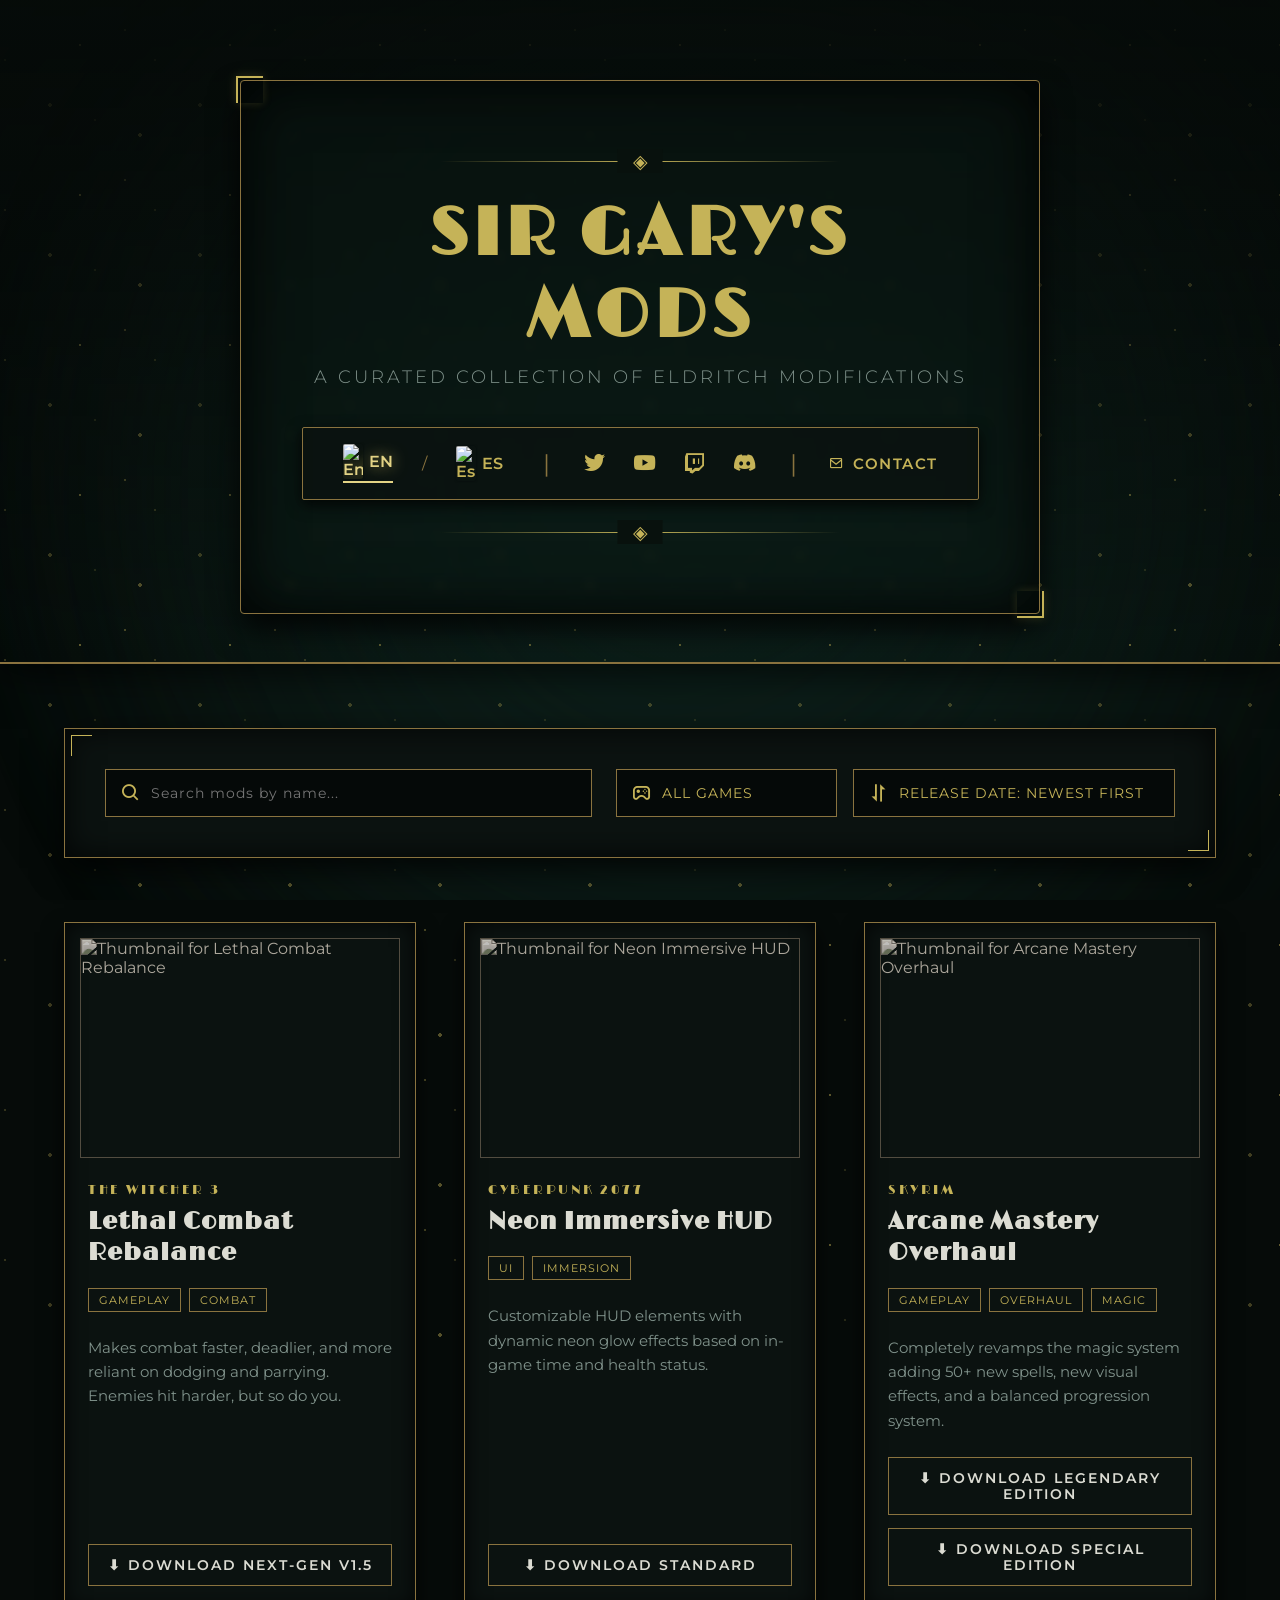
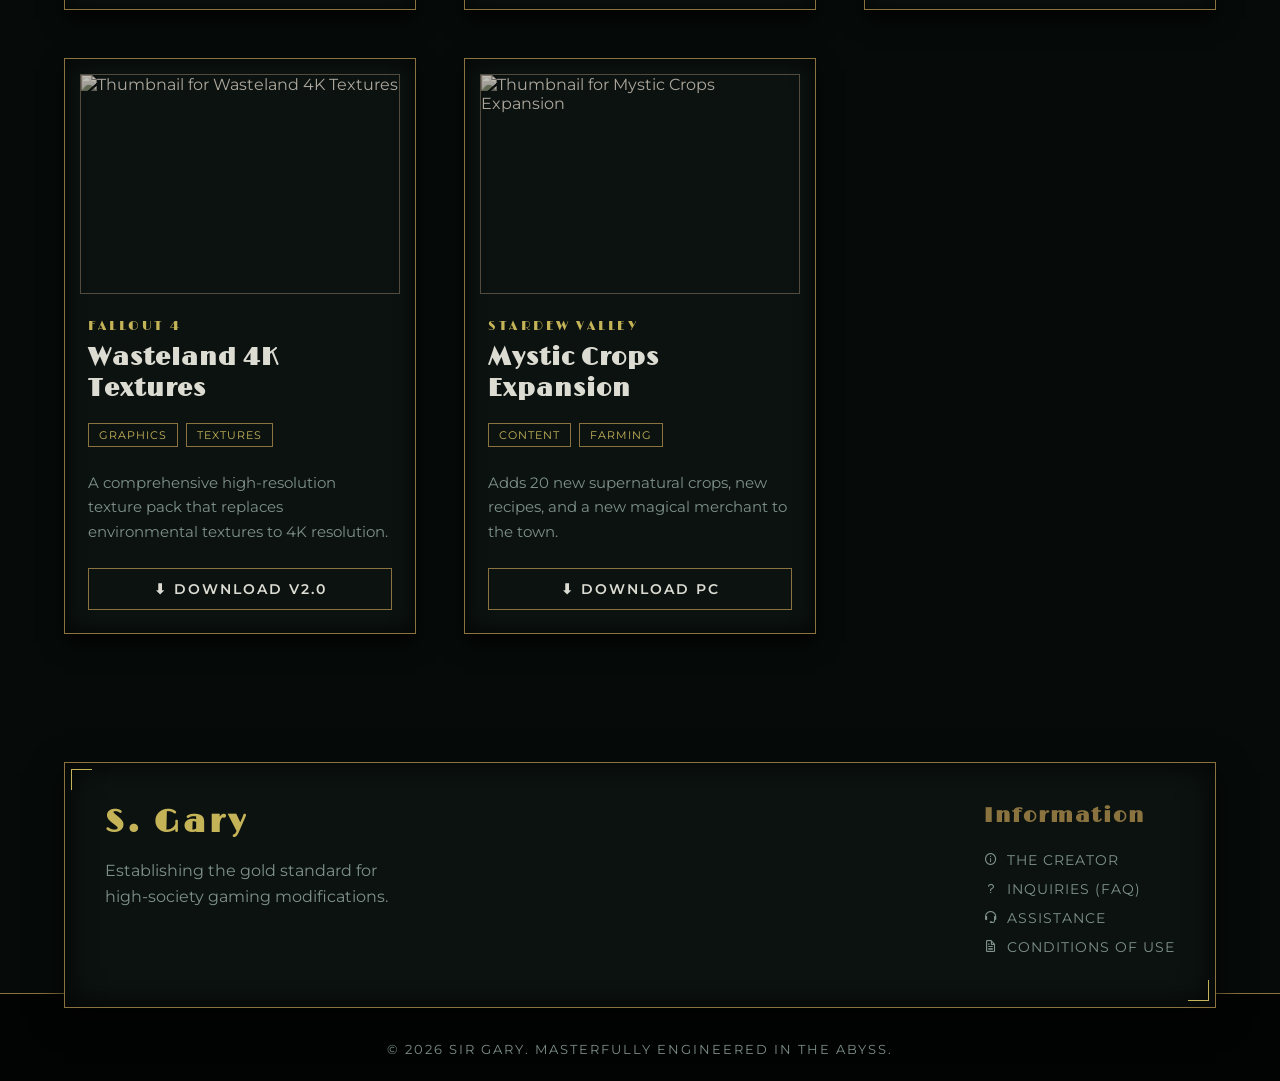
==== index.html @ 70b1e962 "Add i18n support and localize site (EN/ES) Introduce internationalization with English and Spanish l" ====
<!DOCTYPE html>
<html lang="en">
<head>
    <meta charset="UTF-8">
    <meta name="viewport" content="width=device-width, initial-scale=1.0">
    <title>Sir Gary's Mods | Lovecraftian Portfolio</title>
    <link rel="preconnect" href="https://fonts.googleapis.com">
    <link rel="preconnect" href="https://fonts.gstatic.com" crossorigin>
    <link href="https://fonts.googleapis.com/css2?family=Limelight&family=Montserrat:wght@300;400;600&display=swap" rel="stylesheet">
    <link href='https://unpkg.com/boxicons@2.1.4/css/boxicons.min.css' rel='stylesheet'>
    <link rel="stylesheet" href="assets/css/style.css">
</head>
<body>
    <div class="lovecraft-bg">
        <div class="cosmic-web"></div>
        <div class="eldritch-dust"></div>
    </div>
    
    <header class="hero-banner">
        <div class="container header-inner">
            <div class="deco-ornament top-ornament"></div>
            <h1 class="logo">Sir Gary's Mods</h1>
            <p class="subtitle" data-i18n="nav.subtitle">A Curated Collection of Eldritch Modifications</p>
            
            <nav class="social-bar">
                <a href="#" class="lang-btn" data-lang="en" style="font-size:1rem; font-family:'Montserrat', sans-serif; font-weight:600; display: flex; align-items: center; gap: 6px;">
                    <img src="https://flagcdn.com/us.svg" alt="English" width="20" style="border-radius: 2px; box-shadow: 0 0 2px rgba(0,0,0,0.5); pointer-events: none;"> EN
                </a>
                <span class="social-divider" style="font-size:1rem; margin:0 5px;">/</span>
                <a href="#" class="lang-btn" data-lang="es" style="font-size:1rem; font-family:'Montserrat', sans-serif; font-weight:600; display: flex; align-items: center; gap: 6px;">
                    <img src="https://flagcdn.com/es.svg" alt="Español" width="20" style="border-radius: 2px; box-shadow: 0 0 2px rgba(0,0,0,0.5); pointer-events: none;"> ES
                </a>
                <span class="social-divider" style="margin-left:1rem;">|</span>
                <a href="#" title="Twitter"><i class='bx bxl-twitter'></i></a>
                <a href="#" title="YouTube"><i class='bx bxl-youtube'></i></a>
                <a href="#" title="Twitch"><i class='bx bxl-twitch'></i></a>
                <a href="#" title="Discord"><i class='bx bxl-discord-alt'></i></a>
                <span class="social-divider">|</span>
                <a href="mailto:contact@sirgarymods.example" class="contact-link"><i class='bx bx-envelope'></i> <span data-i18n="nav.contact">Contact</span></a>
            </nav>
            <div class="deco-ornament bottom-ornament"></div>
        </div>
    </header>
    
    <main class="container">
        <!-- Terminology Reverted -->
        <section class="controls-section deco-panel">
            <div class="search-wrapper input-group">
                <i class='bx bx-search search-icon'></i>
                <input type="text" id="search-input" data-i18n="search.placeholder" placeholder="Search mods by name..." aria-label="Search mods">
            </div>
            
            <div class="filters-wrapper">
                <div class="input-group">
                    <i class='bx bx-joystick filter-icon'></i>
                    <select id="game-filter" aria-label="Filter by Game">
                        <option value="All" data-i18n="filter.allGames">All Games</option>
                        <option value="Skyrim">Skyrim</option>
                        <option value="Fallout 4">Fallout 4</option>
                        <option value="The Witcher 3">The Witcher 3</option>
                        <option value="Cyberpunk 2077">Cyberpunk 2077</option>
                        <option value="Stardew Valley">Stardew Valley</option>
                    </select>
                </div>
                
                <div class="input-group">
                    <i class='bx bx-sort filter-icon'></i>
                    <select id="sort-order" aria-label="Sort Orders">
                        <option value="newest" data-i18n="sort.newest">Release Date: Newest First</option>
                        <option value="oldest" data-i18n="sort.oldest">Release Date: Oldest First</option>
                        <option value="name-asc" data-i18n="sort.nameAsc">Name: A-Z</option>
                        <option value="name-desc" data-i18n="sort.nameDesc">Name: Z-A</option>
                    </select>
                </div>
            </div>
        </section>

        <section id="mods-grid" class="mods-grid" aria-live="polite">
            <div class="loading"><i class='bx bx-loader-alt bx-spin'></i> <span data-i18n="loading.msg">Loading artifacts...</span></div>
        </section>
    </main>

    <footer class="main-footer">
        <div class="container footer-content deco-panel">
            <div class="footer-brand">
                <h3>S. Gary</h3>
                <p data-i18n="footer.brandSub">Establishing the gold standard for high-society gaming modifications.</p>
            </div>
            <div class="footer-links">
                <h4 data-i18n="footer.info">Information</h4>
                <ul>
                    <li><a href="pages/about.html"><i class='bx bx-info-circle'></i> <span data-i18n="footer.about">The Creator</span></a></li>
                    <li><a href="pages/faq.html"><i class='bx bx-question-mark'></i> <span data-i18n="footer.faq">Inquiries (FAQ)</span></a></li>
                    <li><a href="pages/support.html"><i class='bx bx-support'></i> <span data-i18n="footer.support">Assistance</span></a></li>
                    <li><a href="pages/terms.html"><i class='bx bx-file'></i> <span data-i18n="footer.terms">Conditions of Use</span></a></li>
                </ul>
            </div>
        </div>
        <div class="footer-bottom">
            <p data-i18n="footer.copyright">&copy; 2026 Sir Gary. Masterfully Engineered in the Abyss.</p>
        </div>
    </footer>

    <script src="assets/js/i18n.js"></script>
    <script src="assets/js/script.js"></script>
</body>
</html>
---- assets/css/style.css ----
/* Custom Properties & Reset */
:root {
    --bg-void: #060b09; /* Deep, murky oceanic/abyssal black-green */
    --bg-murk: #0b1a16; /* Deep sea */
    --bg-accent: #112a23; /* Lighter deep-sea accent */
    --card-bg: #0b1210; /* Very dark slate */
    --gold-primary: #C5B358; /* Antique gold / tarnished */
    --gold-light: #e3d386;
    --brass: #8a733f;
    --text-primary: #dcdcd3; /* Aged paper white */
    --text-secondary: #7f918a; /* Desaturated teal */
    --shadow-deep: rgba(0, 0, 0, 0.8);
}

* {
    margin: 0;
    padding: 0;
    box-sizing: border-box;
}

body {
    font-family: 'Montserrat', sans-serif;
    background-color: var(--bg-void);
    color: var(--text-primary);
    min-height: 100vh;
    display: flex;
    flex-direction: column;
    position: relative;
    overflow-x: hidden;
}

/* Background - Animated cosmic mist */
.lovecraft-bg {
    position: fixed;
    top: 0; left: 0; width: 100vw; height: 100vh;
    z-index: -1;
    background-color: var(--bg-void);
    overflow: hidden;
}

.lovecraft-bg::after {
    content: '';
    position: absolute;
    width: 150vw; height: 150vh;
    bottom: -30%; right: -30%;
    background: radial-gradient(circle at center, rgba(11, 26, 22, 0.8) 0%, transparent 60%);
    opacity: 0.6;
    filter: blur(60px);
    animation: cosmicDrift3 22s ease-in-out infinite alternate;
    pointer-events: none;
}

.cosmic-web {
    position: absolute;
    width: 150vw; height: 150vh;
    top: -25%; left: -25%;
    background: radial-gradient(circle at center, var(--bg-murk) 0%, transparent 60%);
    opacity: 0.9;
    filter: blur(50px);
    animation: cosmicDrift1 14s ease-in-out infinite alternate;
    pointer-events: none;
}

.eldritch-dust {
    position: absolute;
    width: 130vw; height: 130vh;
    top: -10%; left: -10%;
    background: radial-gradient(circle at center, var(--bg-accent) 0%, transparent 70%);
    opacity: 0.7;
    filter: blur(45px);
    animation: cosmicDrift2 18s ease-in-out infinite alternate;
    pointer-events: none;
}

@keyframes cosmicDrift1 {
    0% { transform: translate(0, 0) scale(1); }
    100% { transform: translate(8%, 12%) scale(1.15); }
}
@keyframes cosmicDrift2 {
    0% { transform: translate(15%, -10%) scale(1.1); }
    100% { transform: translate(-5%, 15%) scale(0.95); }
}
@keyframes cosmicDrift3 {
    0% { transform: translate(-10%, 15%) scale(0.9); }
    100% { transform: translate(15%, -10%) scale(1.1); }
}

.container {
    width: 90%;
    max-width: 1200px;
    margin: 0 auto;
}

/* --- Hero Banner --- */
.hero-banner {
    text-align: center;
    padding: 5rem 1rem 3rem;
    position: relative;
    background: linear-gradient(180deg, rgba(6, 11, 9, 0.9) 0%, transparent 100%);
    border-bottom: 2px solid var(--brass);
    box-shadow: 0 5px 40px var(--shadow-deep);
}

.header-inner {
    display: flex;
    flex-direction: column;
    align-items: center;
    background: rgba(11, 26, 22, 0.4);
    border: 1px solid var(--brass);
    padding: 3rem 4rem;
    max-width: 800px;
    margin: 0 auto;
    box-shadow: inset 0 0 60px rgba(0,0,0,0.9), 0 15px 30px var(--shadow-deep);
    position: relative;
    border-radius: 4px;
    backdrop-filter: blur(5px);
}

/* Corner banner ornaments */
.header-inner::before, .header-inner::after {
    content: '';
    position: absolute;
    width: 25px;
    height: 25px;
    border: 2px solid var(--gold-primary);
    pointer-events: none;
    box-shadow: 0 0 10px rgba(197, 179, 88, 0.2);
}
.header-inner::before {
    top: -5px; left: -5px; border-right: none; border-bottom: none;
}
.header-inner::after {
    bottom: -5px; right: -5px; border-left: none; border-top: none;
}

/* Redesigned minimal ornaments */
.deco-ornament {
    width: 100%;
    max-width: 400px;
    height: 1px;
    background: linear-gradient(90deg, transparent, var(--gold-primary), transparent);
    position: relative;
    margin: 2rem 0;
}

.deco-ornament::before {
    content: '◈';
    position: absolute;
    left: 50%;
    transform: translateX(-50%) translateY(-50%);
    color: var(--gold-primary);
    font-size: 1.2rem;
    background: #08110d; /* Matching banner inner */
    padding: 0 15px;
}

.logo {
    font-family: 'Limelight', cursive;
    font-size: 4.2rem;
    color: var(--gold-primary);
    letter-spacing: 5px;
    text-transform: uppercase;
    margin-bottom: 0.5rem;
    animation: eldritchPulse 6s ease-in-out infinite alternate;
}

@keyframes eldritchPulse {
    0% { 
        text-shadow: 2px 2px 0px var(--bg-accent), 4px 4px 10px rgba(0,0,0,0.9);
        filter: drop-shadow(0 0 5px rgba(197, 179, 88, 0));
    }
    100% { 
        text-shadow: 0px 0px 15px rgba(197, 179, 88, 0.5), 0px 0px 30px rgba(197, 179, 88, 0.2), 2px 2px 0px var(--bg-accent);
        filter: drop-shadow(0 0 10px rgba(197, 179, 88, 0.3));
    }
}

.subtitle {
    font-size: 1.1rem;
    color: var(--text-secondary);
    font-weight: 300;
    letter-spacing: 3px;
    text-transform: uppercase;
    margin-bottom: 2.5rem;
}

/* Social Bar */
.social-bar {
    display: flex;
    justify-content: center;
    align-items: center;
    gap: 1.5rem;
    background: rgba(11, 18, 16, 0.8);
    padding: 1rem 2.5rem;
    border: 1px solid var(--brass);
    border-radius: 2px;
    box-shadow: 0 5px 15px var(--shadow-deep);
}

.social-bar a {
    color: var(--gold-primary);
    font-size: 1.6rem;
    text-decoration: none;
    transition: all 0.3s ease;
    display: flex;
    align-items: center;
}

.social-bar a:hover {
    color: var(--gold-light);
    transform: translateY(-2px);
    text-shadow: 0 0 10px rgba(197, 179, 88, 0.4);
}

.lang-btn.active {
    color: var(--gold-light);
    text-shadow: 0 0 15px rgba(197, 179, 88, 0.8);
    border-bottom: 2px solid var(--gold-light);
    padding-bottom: 2px;
}

.social-divider {
    color: var(--brass);
    font-size: 1.5rem;
    margin: 0 0.5rem;
}

.contact-link {
    font-family: 'Montserrat', sans-serif;
    font-size: 0.95rem !important;
    text-transform: uppercase;
    letter-spacing: 1.5px;
    font-weight: 600;
    gap: 0.5rem;
}

/* --- Deco Panels --- */
.deco-panel {
    background: var(--card-bg);
    border: 1px solid var(--brass);
    box-shadow: inset 0 0 30px rgba(0,0,0,0.8), 0 10px 30px var(--shadow-deep);
    position: relative;
    padding: 2.5rem;
}

/* Elegant geometric corners */
.deco-panel::before, .deco-panel::after {
    content: '';
    position: absolute;
    width: 20px;
    height: 20px;
    border: 1px solid var(--gold-primary);
    pointer-events: none;
}
.deco-panel::before { top: 6px; left: 6px; border-right: none; border-bottom: none; }
.deco-panel::after { bottom: 6px; right: 6px; border-left: none; border-top: none; }

/* --- Main Content & Controls --- */
main {
    flex: 1;
    padding: 4rem 0;
}

.controls-section {
    display: flex;
    flex-wrap: wrap;
    gap: 1.5rem;
    justify-content: space-between;
    align-items: center;
    margin-bottom: 4rem;
}

.input-group {
    position: relative;
    display: flex;
    align-items: center;
}

.search-wrapper {
    flex: 1;
    min-width: 250px;
}

.search-icon, .filter-icon {
    position: absolute;
    left: 15px;
    color: var(--gold-primary);
    font-size: 1.3rem;
    z-index: 2;
}

input, select {
    width: 100%;
    padding: 14px 20px 14px 45px;
    background: rgba(0, 0, 0, 0.5);
    border: 1px solid var(--brass);
    color: var(--gold-primary);
    font-family: 'Montserrat', sans-serif;
    font-size: 0.9rem;
    letter-spacing: 1px;
    transition: all 0.3s ease;
    border-radius: 0;
}

input:focus, select:focus {
    outline: none;
    border-color: var(--gold-light);
    box-shadow: inset 0 0 10px rgba(197, 179, 88, 0.2);
}

select {
    cursor: pointer;
    -webkit-appearance: none;
    -moz-appearance: none;
    appearance: none;
    padding-right: 30px;
    text-transform: uppercase;
}

.filters-wrapper {
    display: flex;
    gap: 1rem;
    flex-wrap: wrap;
}

select option {
    background: var(--bg-void);
    color: var(--gold-primary);
}

/* --- Mods Grid --- */
.mods-grid {
    display: grid;
    grid-template-columns: repeat(auto-fill, minmax(320px, 1fr));
    gap: 3rem;
}

.loading {
    grid-column: 1 / -1;
    text-align: center;
    font-family: 'Limelight', cursive;
    font-size: 1.5rem;
    color: var(--brass);
    padding: 2rem;
    letter-spacing: 2px;
}

/* --- Mod Card --- */
.mod-card {
    background: var(--card-bg);
    border: 1px solid var(--brass);
    box-shadow: inset 0 0 20px rgba(0,0,0,0.8), 0 10px 20px var(--shadow-deep);
    transition: all 0.4s ease;
    display: flex;
    flex-direction: column;
    position: relative;
    padding: 15px;
}

.mod-card:hover {
    transform: translateY(-5px);
    border-color: var(--gold-primary);
    box-shadow: inset 0 0 30px rgba(197, 179, 88, 0.1), 0 15px 30px var(--shadow-deep);
}

.mod-card-img {
    width: 100%;
    height: 220px;
    object-fit: cover;
    border: 1px solid var(--brass);
    /* Graded/faded look, NO weird hues */
    filter: grayscale(80%) sepia(20%) brightness(0.7) contrast(1.2);
    transition: filter 0.5s ease;
}

.mod-card:hover .mod-card-img {
    /* Pure natural color on hover */
    filter: grayscale(0%) sepia(0%) brightness(1) contrast(1.1);
}

.mod-card-content {
    padding: 1.5rem 0.5rem 0.5rem;
    flex: 1;
    display: flex;
    flex-direction: column;
}

.mod-game {
    font-family: 'Limelight', cursive;
    font-size: 0.8rem;
    color: var(--gold-primary);
    letter-spacing: 2.5px;
    margin-bottom: 0.5rem;
    text-transform: uppercase;
}

.mod-title {
    font-family: 'Limelight', cursive;
    font-size: 1.5rem;
    margin-bottom: 1.2rem;
    color: var(--text-primary);
    line-height: 1.3;
    letter-spacing: 1px;
}

.mod-desc {
    font-size: 0.95rem;
    color: var(--text-secondary);
    line-height: 1.6;
    margin-bottom: 1.5rem;
    flex: 1;
}

.mod-tags {
    display: flex;
    flex-wrap: wrap;
    gap: 0.5rem;
    margin-bottom: 1.5rem;
}

.tag {
    font-size: 0.7rem;
    padding: 4px 10px;
    background: transparent;
    border: 1px solid var(--brass);
    color: var(--gold-primary);
    text-transform: uppercase;
    letter-spacing: 1px;
}

.mod-downloads {
    display: flex;
    flex-direction: column;
    gap: 0.8rem;
    margin-top: auto;
}

.dl-btn {
    text-decoration: none;
    text-align: center;
    background: transparent;
    color: var(--text-primary);
    border: 1px solid var(--brass);
    padding: 12px 15px;
    font-size: 0.85rem;
    text-transform: uppercase;
    letter-spacing: 2px;
    transition: all 0.3s ease;
    font-weight: 600;
}

.dl-btn:hover {
    background: var(--gold-primary);
    color: var(--card-bg);
    border-color: var(--gold-light);
}

/* --- Decorative Static Pages Container --- */
.page-content {
    background: var(--card-bg);
    border: 1px solid var(--brass);
    padding: 3.5rem;
    line-height: 1.8;
}

.page-content h2 {
    font-family: 'Limelight', cursive;
    color: var(--gold-primary);
    letter-spacing: 2px;
    margin-bottom: 1.5rem;
    font-size: 2rem;
}

.page-content p {
    margin-bottom: 1.5rem;
    color: var(--text-secondary);
}

.back-btn {
    display: inline-block;
    margin-bottom: 2rem;
    color: var(--gold-primary);
    text-decoration: none;
    text-transform: uppercase;
    letter-spacing: 2px;
    font-weight: 600;
    transition: all 0.3s;
    display: flex;
    align-items: center;
    gap: 0.5rem;
}
.back-btn:hover {
    color: var(--gold-light);
    transform: translateX(-5px);
}

/* --- Footer --- */
.main-footer {
    margin-top: 4rem;
    position: relative;
}

.footer-content {
    display: flex;
    flex-wrap: wrap;
    justify-content: space-between;
    gap: 2rem;
    margin-bottom: -15px;
    z-index: 2;
}

.footer-brand h3 {
    font-family: 'Limelight', cursive;
    font-size: 2rem;
    color: var(--gold-primary);
    letter-spacing: 4px;
    margin-bottom: 1rem;
}

.footer-brand p {
    color: var(--text-secondary);
    max-width: 300px;
    line-height: 1.6;
}

.footer-links h4 {
    font-family: 'Limelight', cursive;
    color: var(--brass);
    margin-bottom: 1.5rem;
    font-size: 1.3rem;
    letter-spacing: 2px;
}

.footer-links ul {
    list-style: none;
}

.footer-links li {
    margin-bottom: 0.8rem;
}

.footer-links a {
    color: var(--text-secondary);
    text-decoration: none;
    transition: color 0.3s;
    display: flex;
    align-items: center;
    gap: 8px;
    text-transform: uppercase;
    font-size: 0.85rem;
    letter-spacing: 1px;
}

.footer-links a:hover {
    color: var(--gold-primary);
}

.footer-bottom {
    text-align: center;
    padding: 3rem 1rem 1.5rem;
    background: #020403; /* Base void green for footer */
    border-top: 1px solid var(--brass);
    color: var(--text-secondary);
    font-family: 'Montserrat', sans-serif;
    font-size: 0.8rem;
    letter-spacing: 2px;
    text-transform: uppercase;
    position: relative;
    z-index: 1;
}

/* Drifting Dust Overlay */
body::after {
    content: '';
    position: fixed;
    top: -50%; left: -50%;
    width: 200%; height: 200%;
    z-index: -1;
    pointer-events: none;
    background-image: 
        radial-gradient(1.5px 1.5px at 10% 20%, rgba(197, 179, 88, 0.6) 100%, transparent),
        radial-gradient(1px 1px at 30% 40%, rgba(197, 179, 88, 0.4) 100%, transparent),
        radial-gradient(2px 2px at 60% 70%, rgba(197, 179, 88, 0.5) 100%, transparent),
        radial-gradient(1.5px 1.5px at 80% 30%, rgba(197, 179, 88, 0.8) 100%, transparent),
        radial-gradient(1px 1px at 90% 80%, rgba(197, 179, 88, 0.3) 100%, transparent),
        radial-gradient(2px 2px at 20% 90%, rgba(197, 179, 88, 0.7) 100%, transparent);
    background-size: 150px 150px;
    animation: starDrift 60s linear infinite;
    opacity: 0.6;
}

@keyframes starDrift {
    0% { transform: translateY(0) rotate(0deg); }
    100% { transform: translateY(150px) rotate(5deg); }
}

/* Responsive */
@media (max-width: 768px) {
    .logo { font-size: 2.8rem; }
    .controls-section { flex-direction: column; align-items: stretch; }
    .filters-wrapper { flex-direction: column; }
    .social-bar { flex-direction: column; }
    .social-divider { display: none; }
}
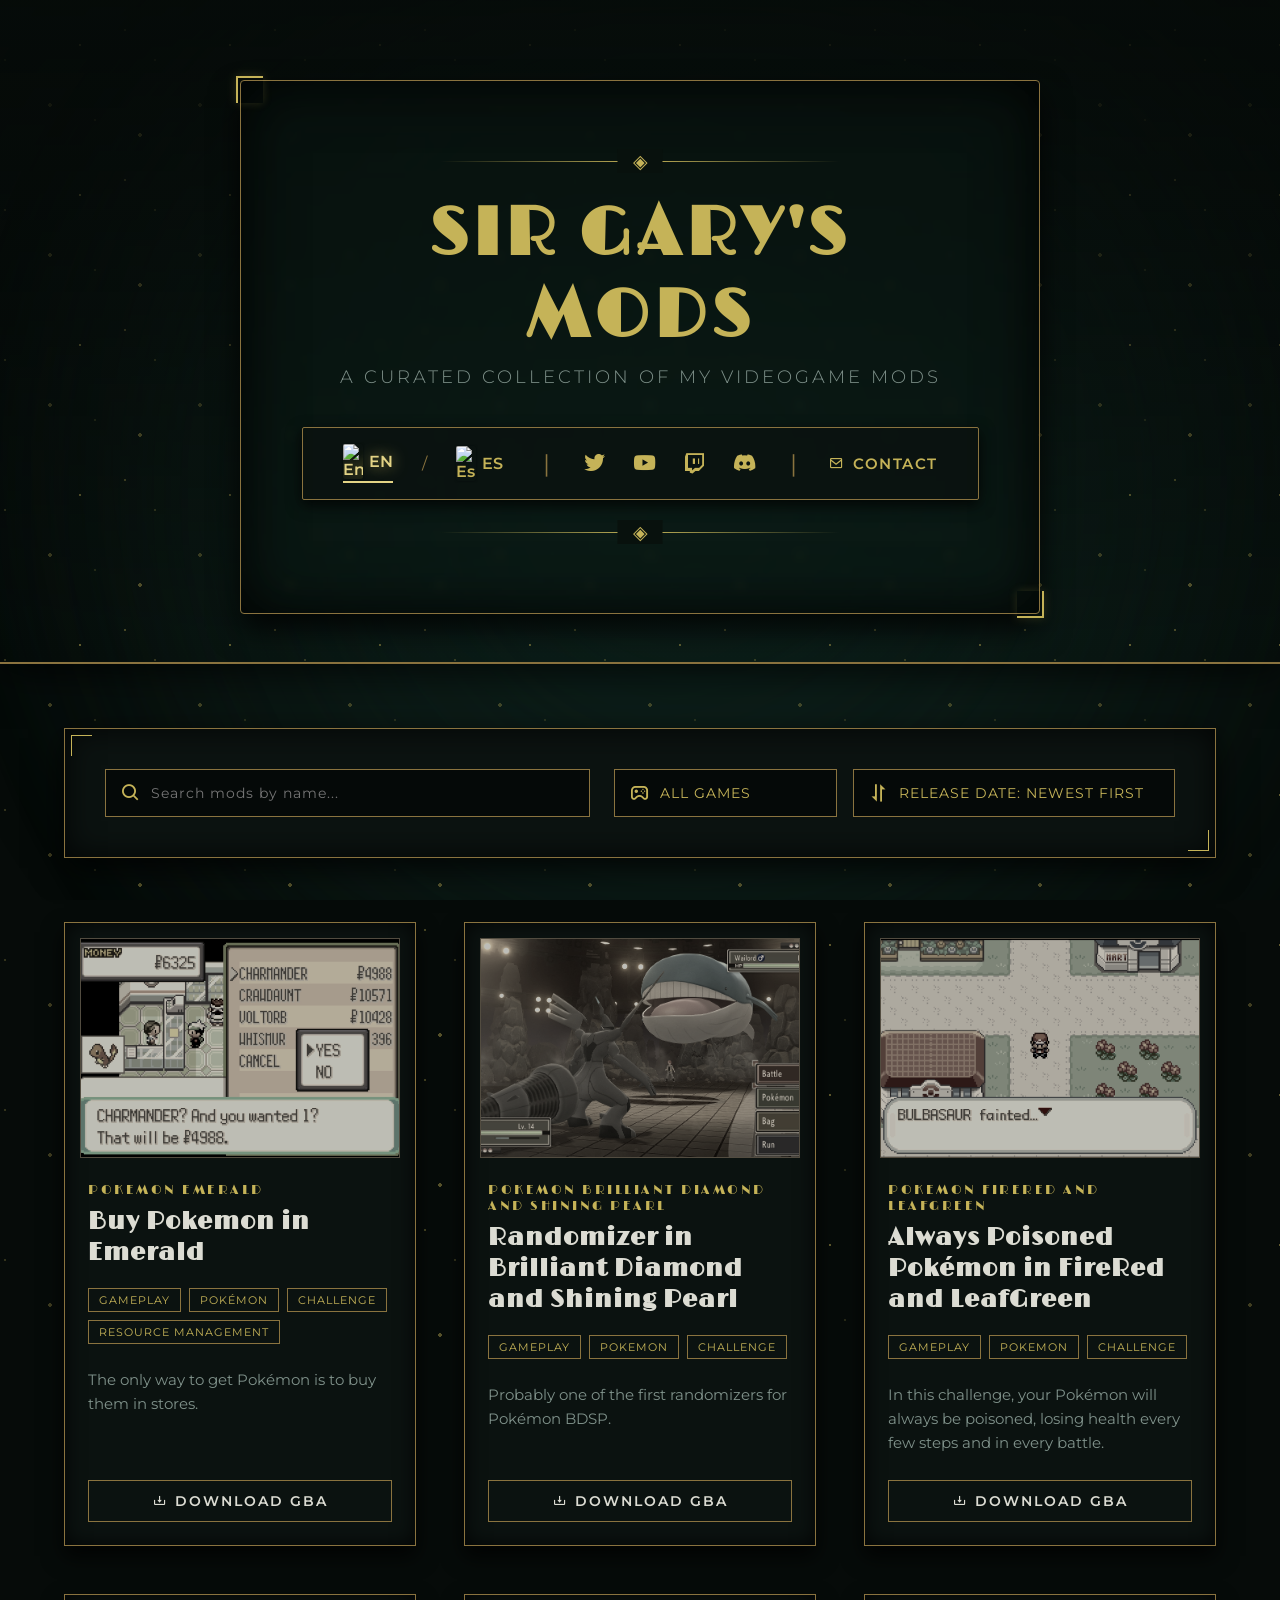
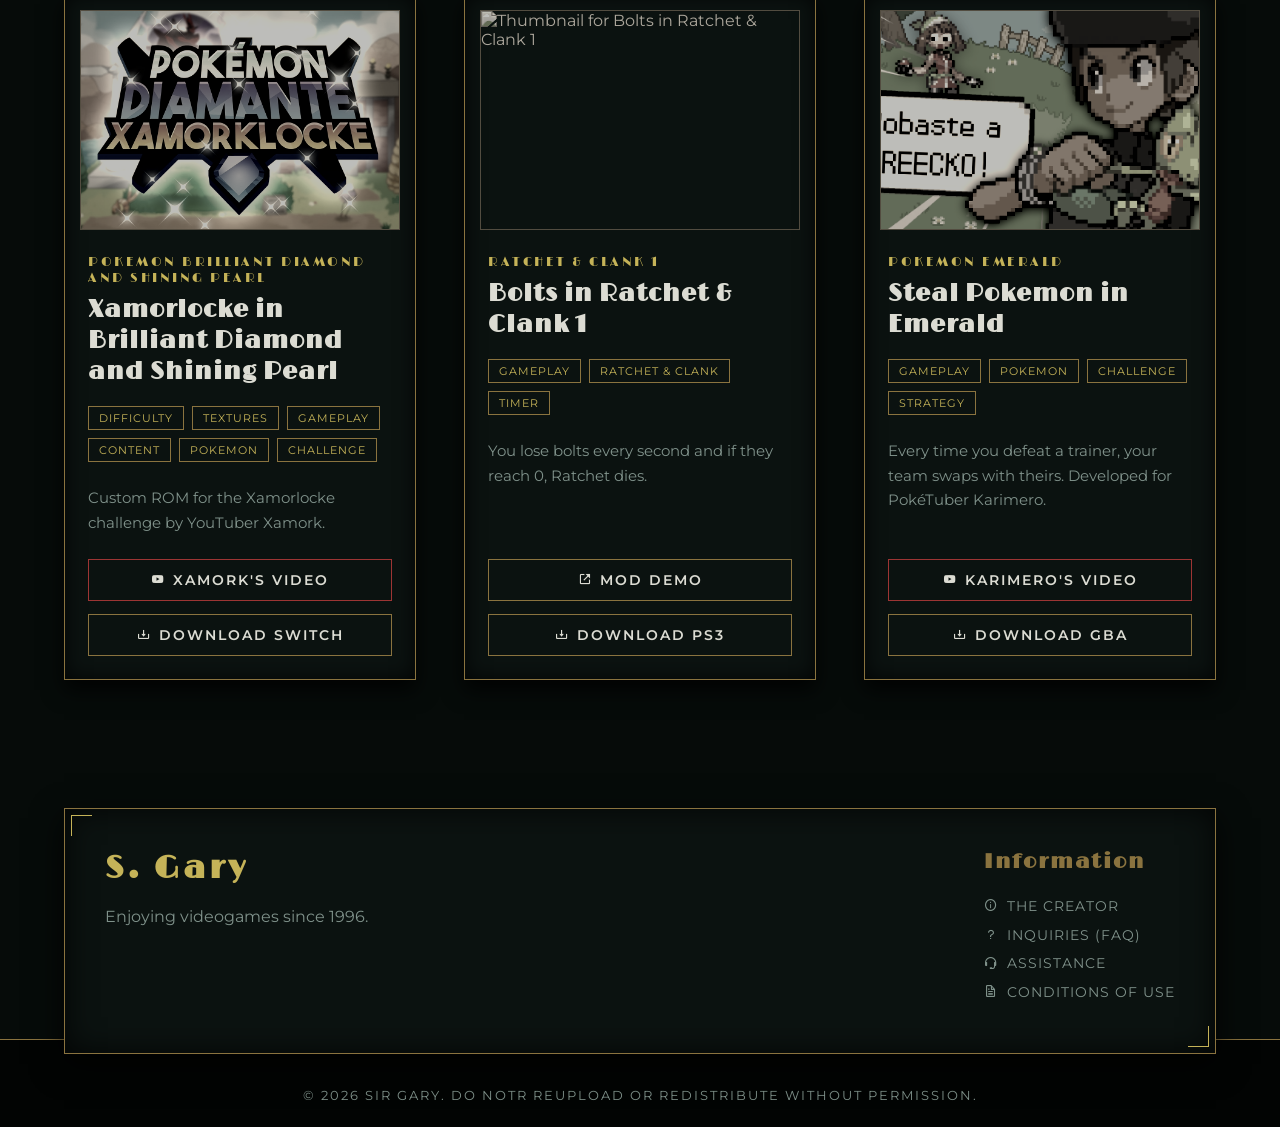
==== commit a53cb8e7: "Update locales, prune mods, and adjust filters Revise English and Spanish copy to a more personal, u" ====
--- a/index.html
+++ b/index.html
@@ -55,11 +55,11 @@
                     <i class='bx bx-joystick filter-icon'></i>
                     <select id="game-filter" aria-label="Filter by Game">
                         <option value="All" data-i18n="filter.allGames">All Games</option>
-                        <option value="Skyrim">Skyrim</option>
-                        <option value="Fallout 4">Fallout 4</option>
-                        <option value="The Witcher 3">The Witcher 3</option>
+                        <option value="Pokémon">Pokémon</option>
+                        <option value="Ratchet & Clank">Ratchet & Clank</option>
+                        <!-- <option value="The Witcher 3">The Witcher 3</option>
                         <option value="Cyberpunk 2077">Cyberpunk 2077</option>
-                        <option value="Stardew Valley">Stardew Valley</option>
+                        <option value="Stardew Valley">Stardew Valley</option> -->
                     </select>
                 </div>
                 
--- a/assets/css/style.css
+++ b/assets/css/style.css
@@ -210,6 +210,24 @@
     color: var(--gold-light);
     transform: translateY(-2px);
     text-shadow: 0 0 10px rgba(197, 179, 88, 0.4);
+}
+
+.dl-btn:hover {
+    background-color: rgba(197, 179, 88, 0.2);
+    transform: translateY(-2px);
+    box-shadow: 0 4px 10px rgba(0, 0, 0, 0.5);
+}
+
+.dl-btn.video-tint {
+    border-color: rgba(255, 77, 77, 0.6);
+    color: var(--text-primary);
+}
+
+.dl-btn.video-tint:hover {
+    background-color: #ff4d4d;
+    color: var(--card-bg);
+    border-color: #ff6b6b;
+    text-shadow: none;
 }
 
 .lang-btn.active {
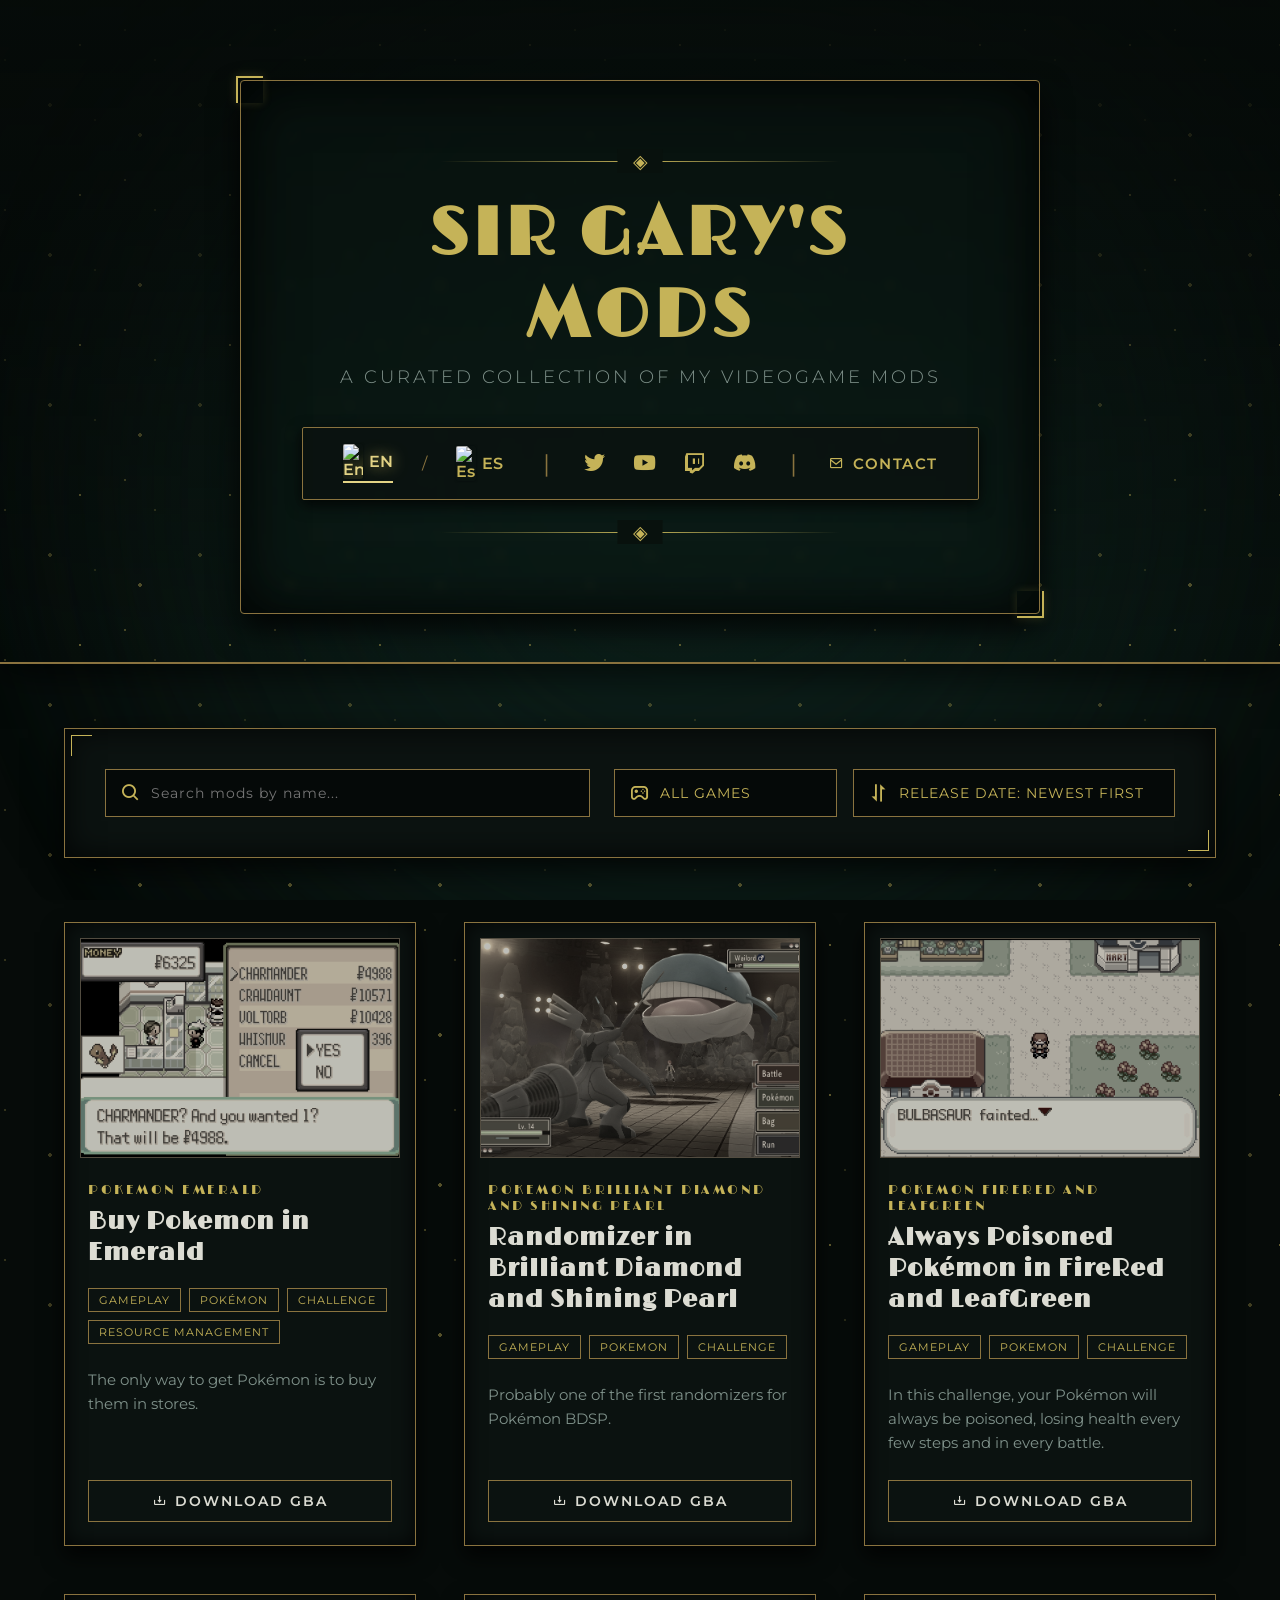
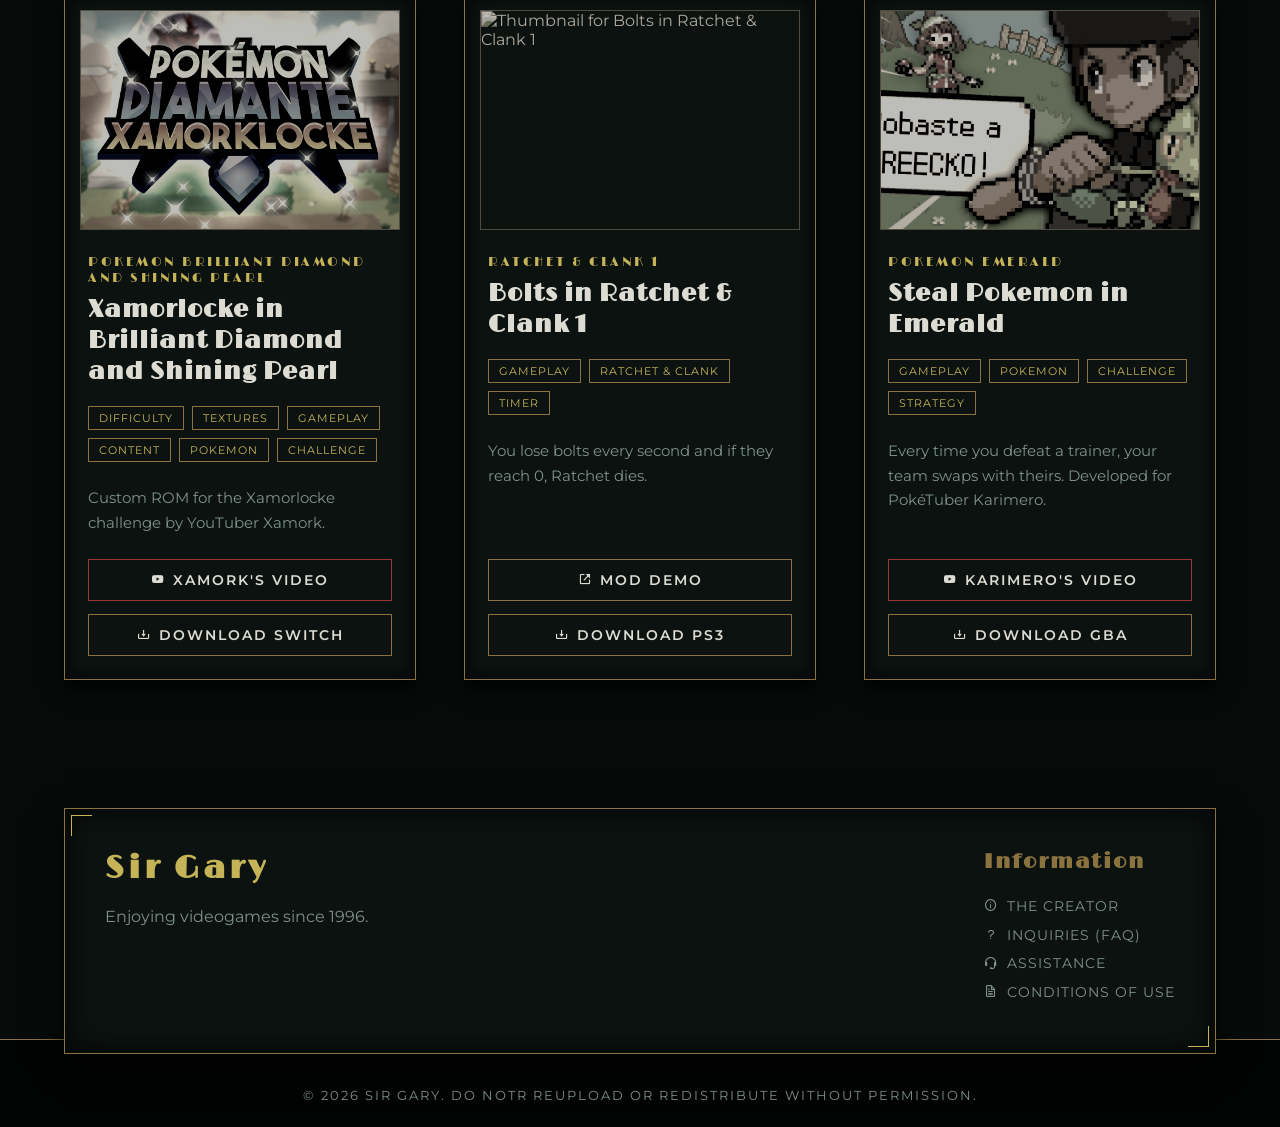
==== commit 1f45671a: "Shorten page title and update footer name Update index.html: simplify the <title> from "Sir Gary's M" ====
--- a/index.html
+++ b/index.html
@@ -3,7 +3,7 @@
 <head>
     <meta charset="UTF-8">
     <meta name="viewport" content="width=device-width, initial-scale=1.0">
-    <title>Sir Gary's Mods | Lovecraftian Portfolio</title>
+    <title>Sir Gary's Mods</title>
     <link rel="preconnect" href="https://fonts.googleapis.com">
     <link rel="preconnect" href="https://fonts.gstatic.com" crossorigin>
     <link href="https://fonts.googleapis.com/css2?family=Limelight&family=Montserrat:wght@300;400;600&display=swap" rel="stylesheet">
@@ -83,7 +83,7 @@
     <footer class="main-footer">
         <div class="container footer-content deco-panel">
             <div class="footer-brand">
-                <h3>S. Gary</h3>
+                <h3>Sir Gary</h3>
                 <p data-i18n="footer.brandSub">Establishing the gold standard for high-society gaming modifications.</p>
             </div>
             <div class="footer-links">
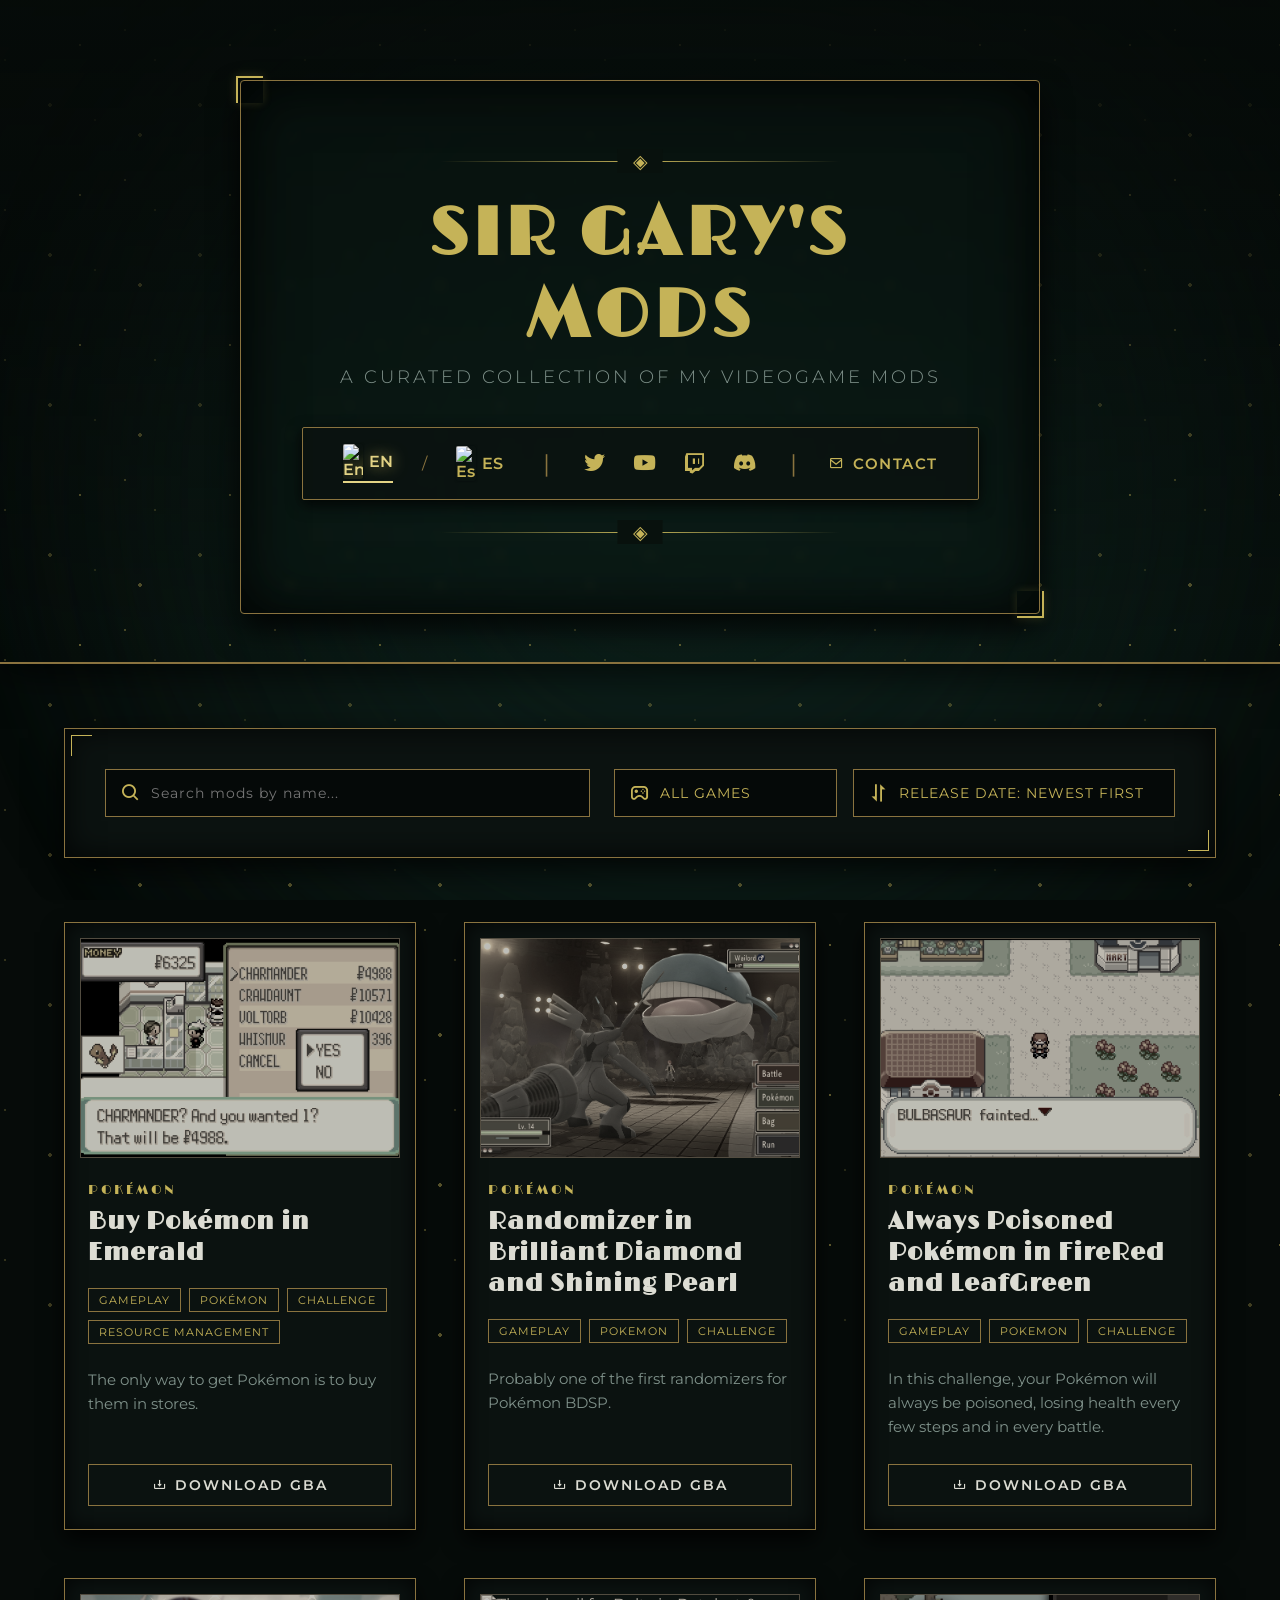
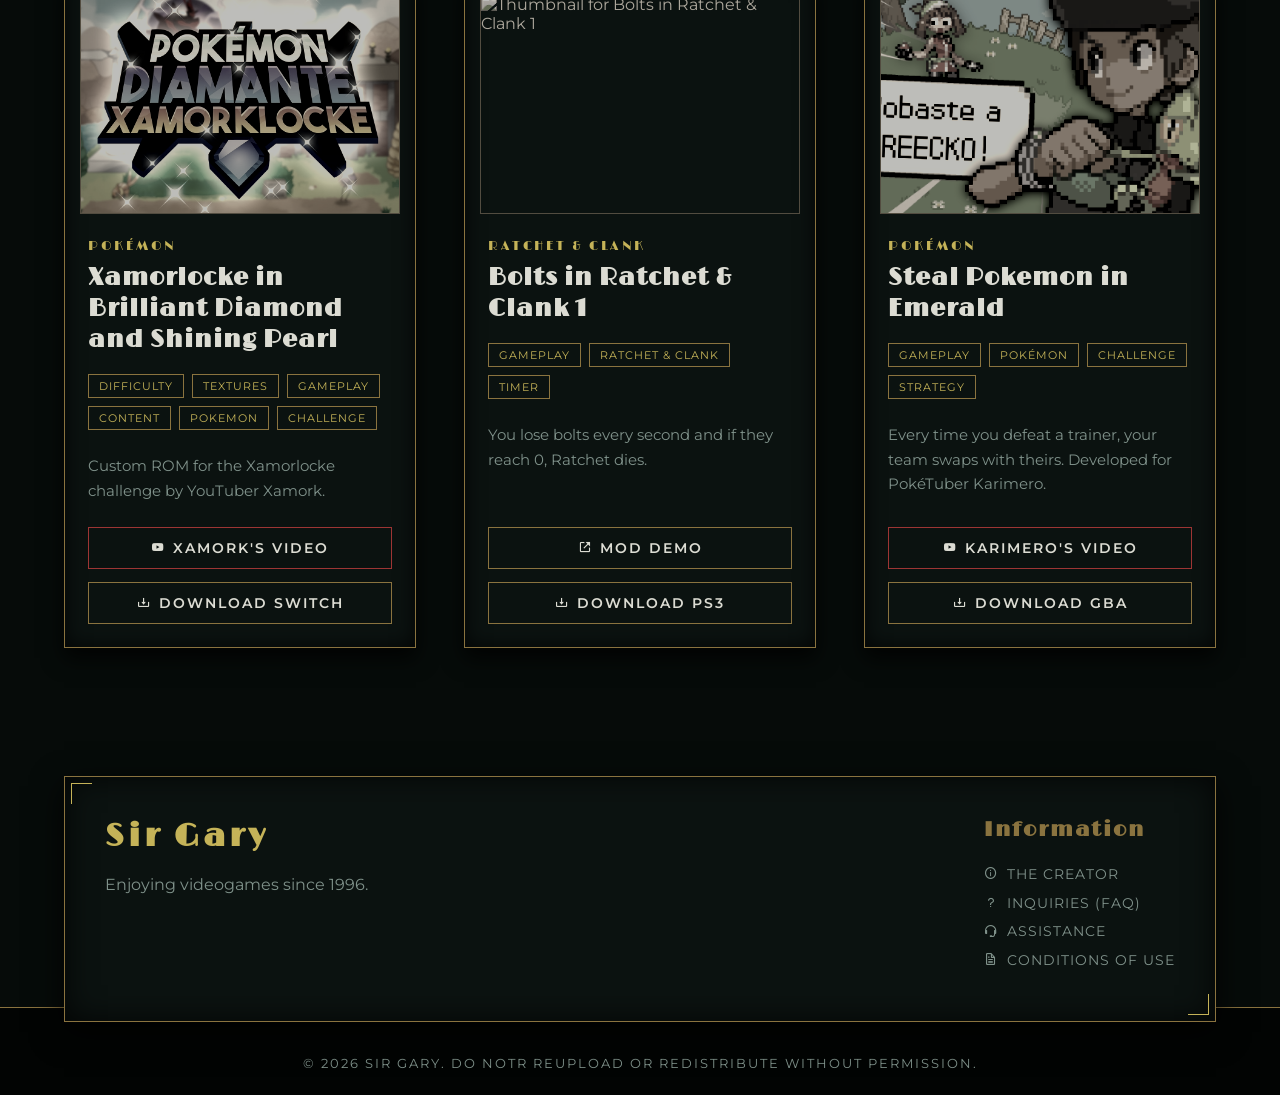
==== commit 040df9d6: "Add favicon, dynamic game filter and tag buttons Add assets/favicon.png and reference it in index an" ====
--- a/index.html
+++ b/index.html
@@ -4,6 +4,8 @@
     <meta charset="UTF-8">
     <meta name="viewport" content="width=device-width, initial-scale=1.0">
     <title>Sir Gary's Mods</title>
+    <meta name="description" content="Sir Gary's Mods - A Curated Collection of Eldritch Modifications. Explore high-society gaming modifications for various videogames.">
+    <link rel="icon" href="assets/favicon.png" type="image/png">
     <link rel="preconnect" href="https://fonts.googleapis.com">
     <link rel="preconnect" href="https://fonts.gstatic.com" crossorigin>
     <link href="https://fonts.googleapis.com/css2?family=Limelight&family=Montserrat:wght@300;400;600&display=swap" rel="stylesheet">
@@ -55,11 +57,6 @@
                     <i class='bx bx-joystick filter-icon'></i>
                     <select id="game-filter" aria-label="Filter by Game">
                         <option value="All" data-i18n="filter.allGames">All Games</option>
-                        <option value="Pokémon">Pokémon</option>
-                        <option value="Ratchet & Clank">Ratchet & Clank</option>
-                        <!-- <option value="The Witcher 3">The Witcher 3</option>
-                        <option value="Cyberpunk 2077">Cyberpunk 2077</option>
-                        <option value="Stardew Valley">Stardew Valley</option> -->
                     </select>
                 </div>
                 
@@ -101,7 +98,7 @@
         </div>
     </footer>
 
-    <script src="assets/js/i18n.js"></script>
-    <script src="assets/js/script.js"></script>
+    <script src="assets/js/i18n.js" defer></script>
+    <script src="assets/js/script.js" defer></script>
 </body>
 </html>
--- a/assets/css/style.css
+++ b/assets/css/style.css
@@ -444,6 +444,15 @@
     color: var(--gold-primary);
     text-transform: uppercase;
     letter-spacing: 1px;
+    cursor: pointer;
+    transition: all 0.3s ease;
+    font-family: inherit;
+}
+
+.tag:hover {
+    background: var(--gold-primary);
+    color: var(--card-bg);
+    border-color: var(--gold-light);
 }
 
 .mod-downloads {
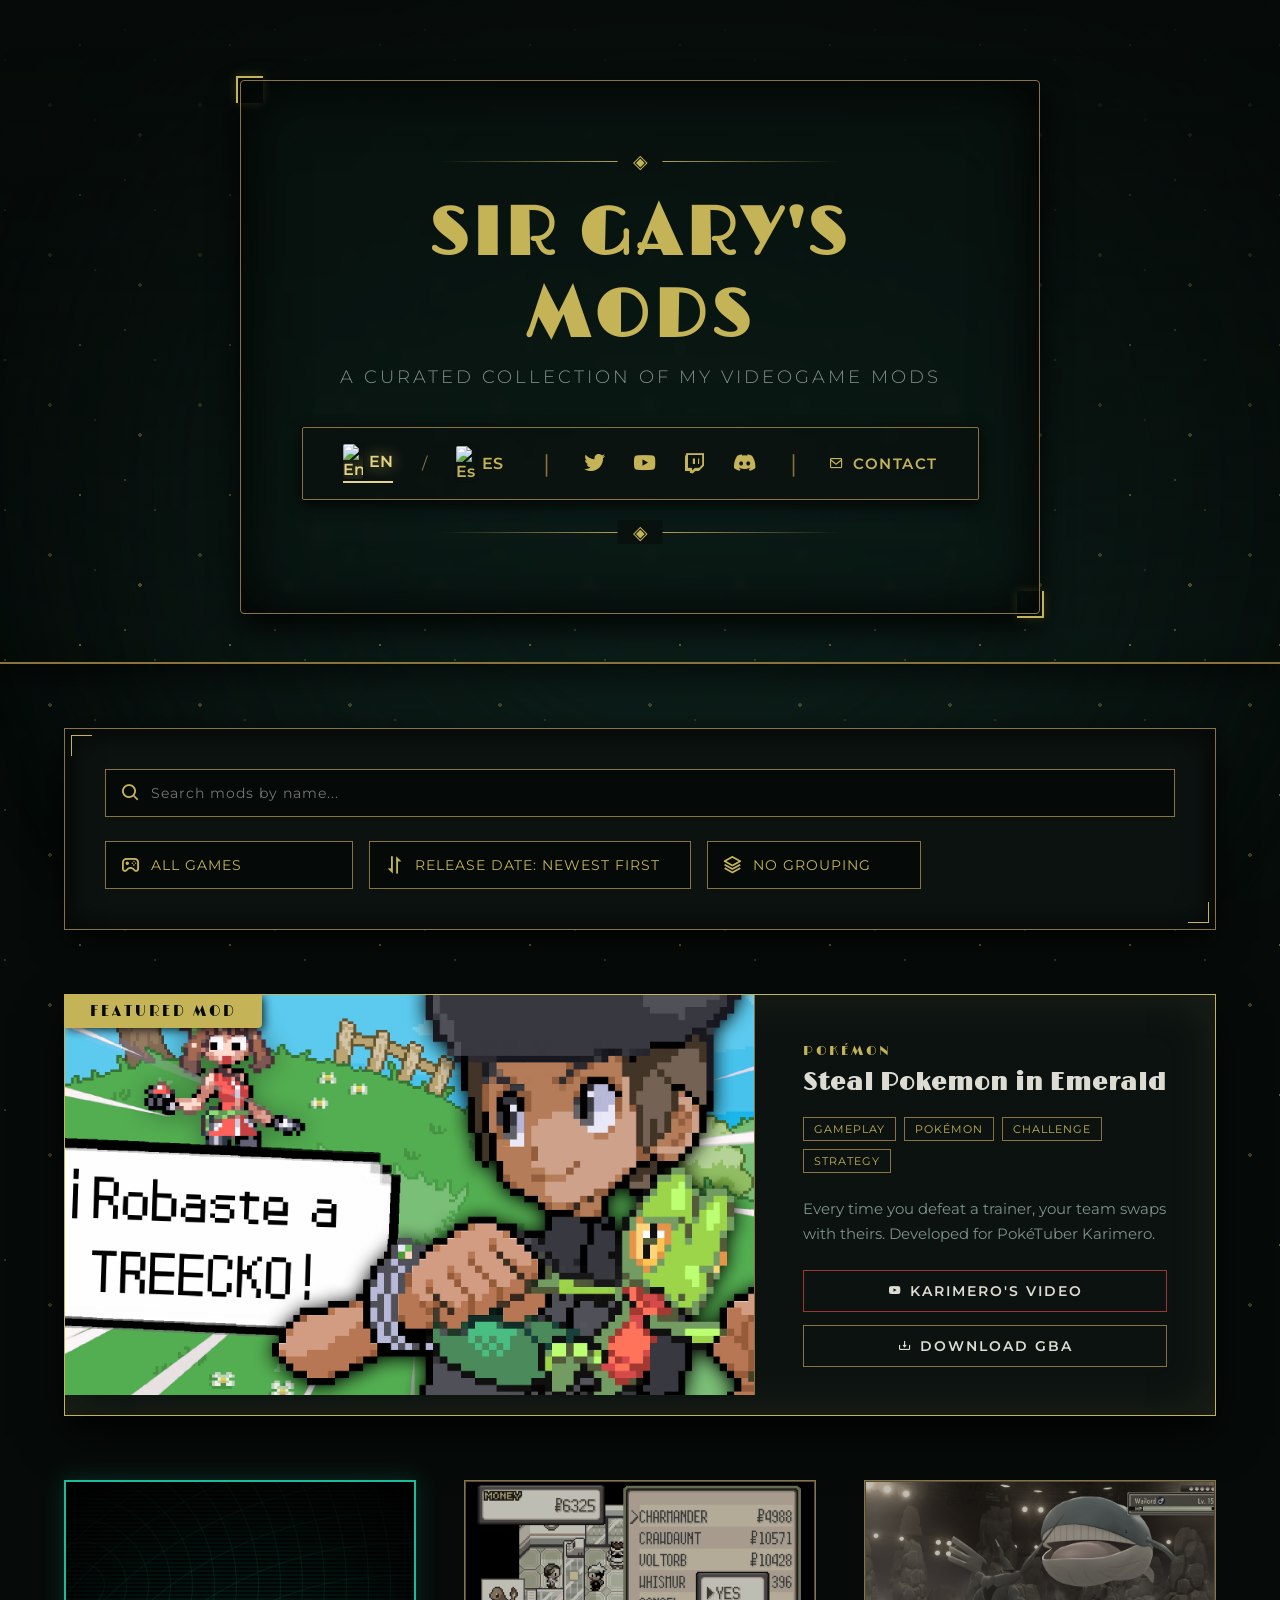
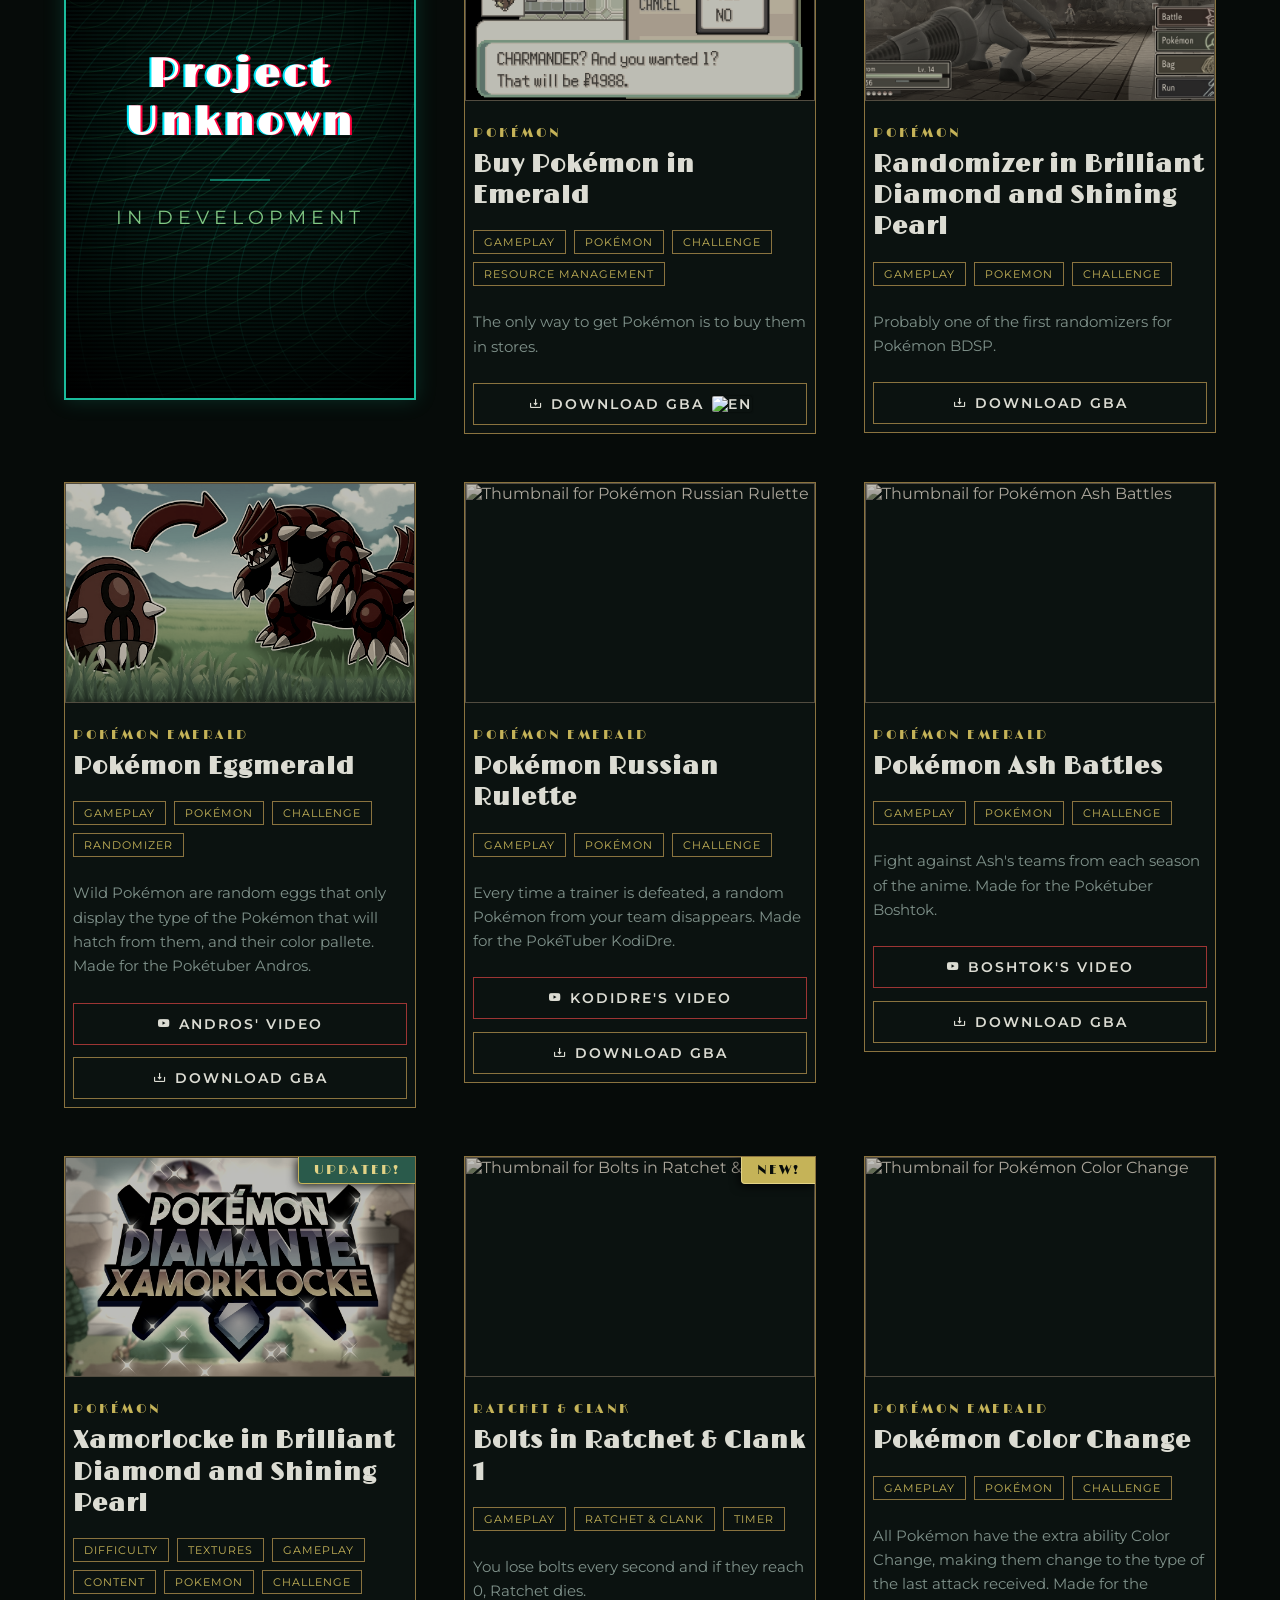
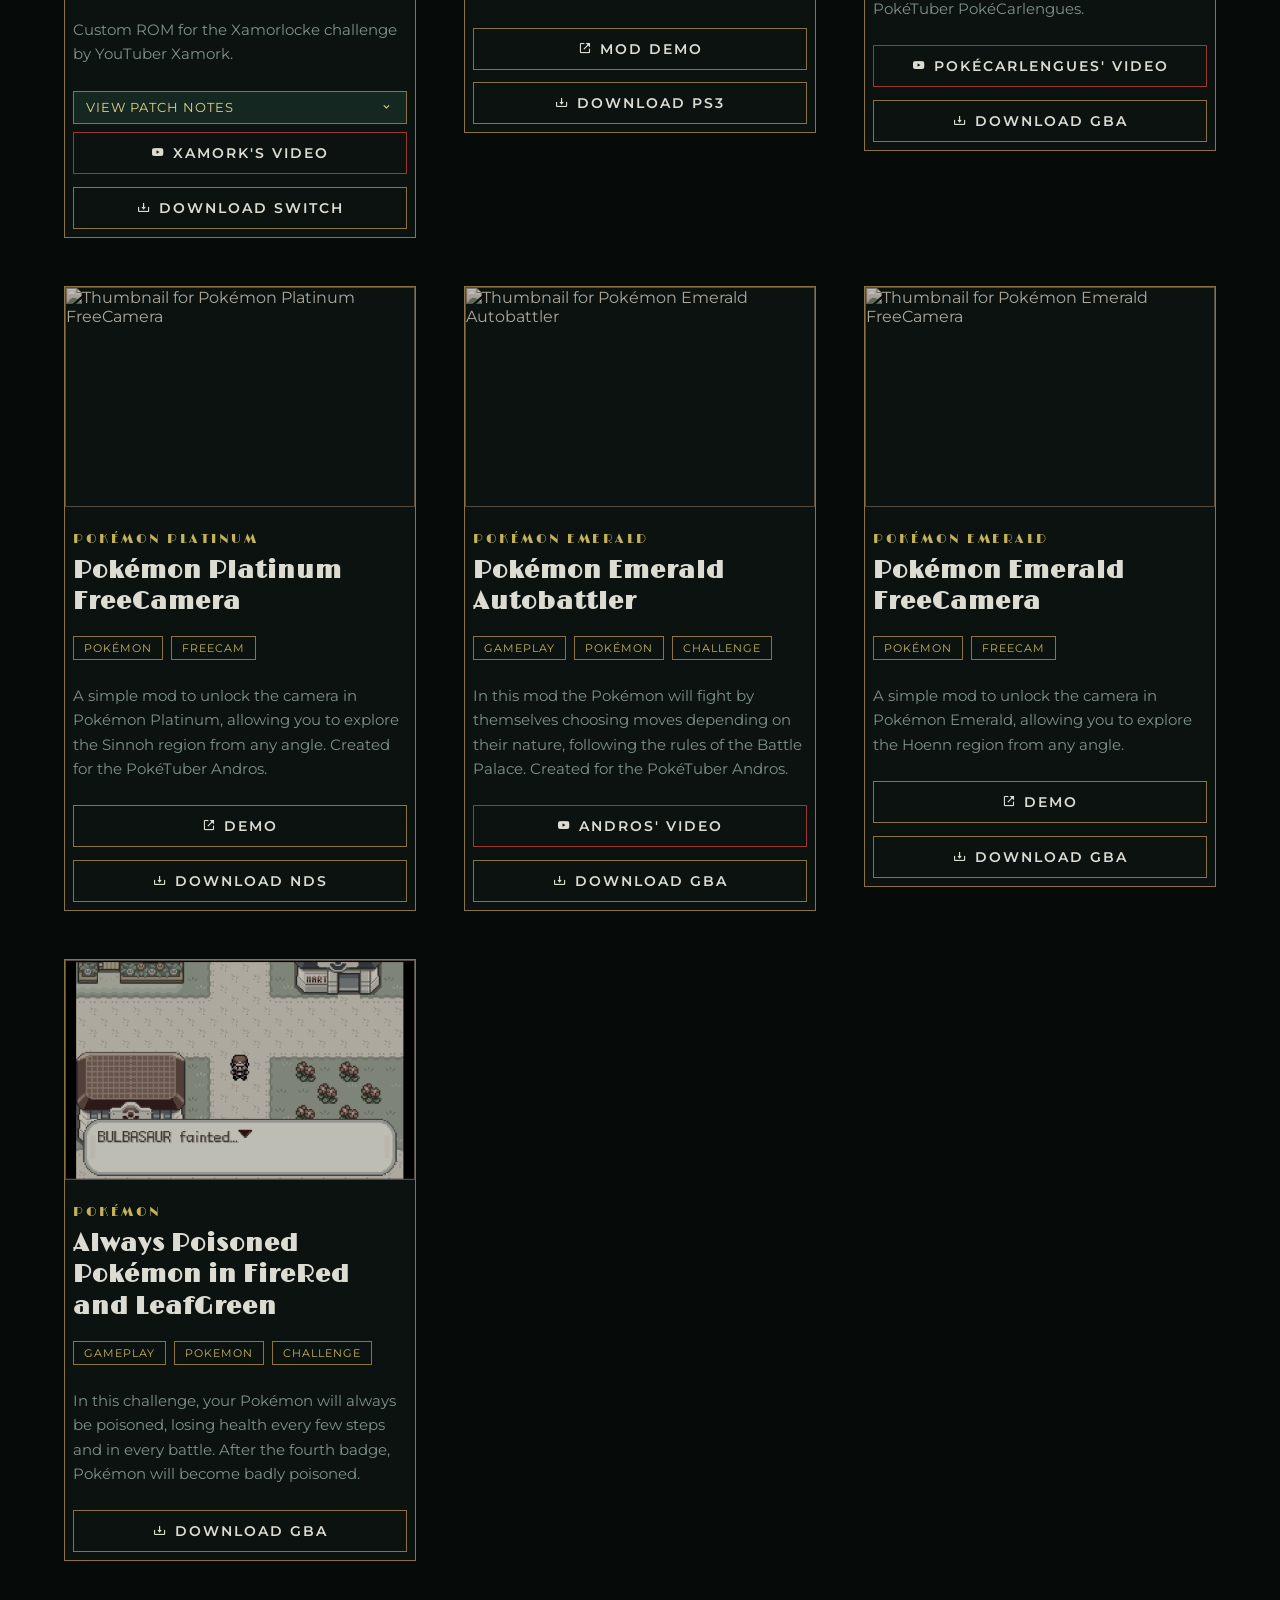
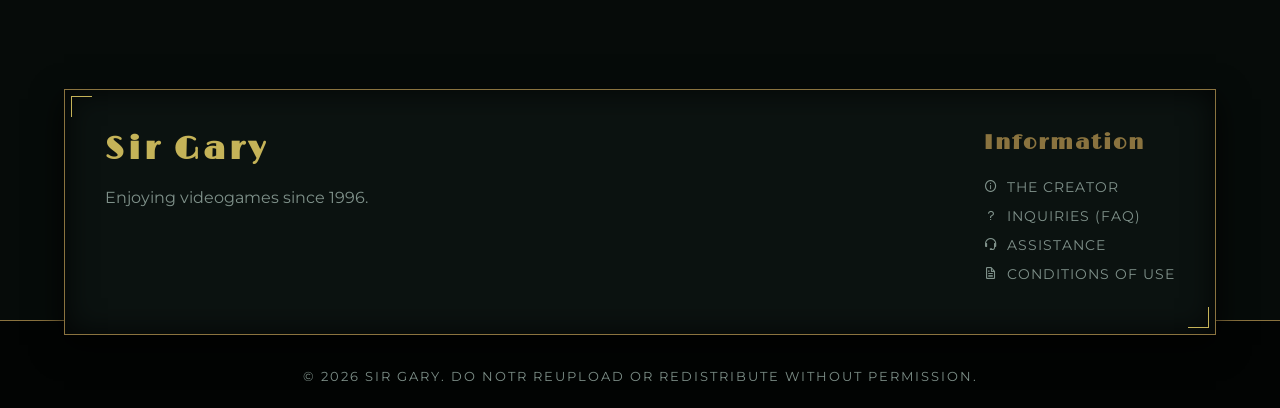
==== commit c3527859: "Add featured/teaser cards, badges, grouping Introduce UI and data support for featured, teaser and s" ====
--- a/index.html
+++ b/index.html
@@ -69,7 +69,20 @@
                         <option value="name-desc" data-i18n="sort.nameDesc">Name: Z-A</option>
                     </select>
                 </div>
+                
+                <div class="input-group">
+                    <i class='bx bx-layer filter-icon'></i>
+                    <select id="group-by" aria-label="Group By">
+                        <option value="none" data-i18n="group.none">No Grouping</option>
+                        <option value="game" data-i18n="group.game">Group by Game</option>
+                        <option value="year" data-i18n="group.year">Group by Year</option>
+                    </select>
+                </div>
             </div>
+        </section>
+
+        <section id="featured-mod" aria-live="polite">
+            <!-- Featured mod injected here -->
         </section>
 
         <section id="mods-grid" class="mods-grid" aria-live="polite">
--- a/assets/css/style.css
+++ b/assets/css/style.css
@@ -367,16 +367,16 @@
 .mod-card {
     background: var(--card-bg);
     border: 1px solid var(--brass);
-    box-shadow: inset 0 0 20px rgba(0,0,0,0.8), 0 10px 20px var(--shadow-deep);
-    transition: all 0.4s ease;
     display: flex;
     flex-direction: column;
-    position: relative;
-    padding: 15px;
+    overflow: hidden;
+    position: relative;
+    transition: all 0.4s cubic-bezier(0.175, 0.885, 0.32, 1.275);
+    align-self: start;
 }
 
 .mod-card:hover {
-    transform: translateY(-5px);
+    transform: translateY(-8px);
     border-color: var(--gold-primary);
     box-shadow: inset 0 0 30px rgba(197, 179, 88, 0.1), 0 15px 30px var(--shadow-deep);
 }
@@ -621,6 +621,313 @@
     100% { transform: translateY(150px) rotate(5deg); }
 }
 
+/* --- New Feature Additions --- */
+.badge {
+    position: absolute;
+    top: 0;
+    right: 0;
+    padding: 5px 15px;
+    font-family: 'Limelight', cursive;
+    font-size: 0.8rem;
+    letter-spacing: 2px;
+    z-index: 10;
+    border-bottom-left-radius: 4px;
+    box-shadow: -2px 2px 10px rgba(0,0,0,0.8);
+    text-transform: uppercase;
+}
+
+.badge-new {
+    background: var(--gold-primary);
+    color: var(--bg-void);
+    border-left: 1px solid var(--gold-light);
+    border-bottom: 1px solid var(--gold-light);
+    animation: pulseGlow 2s infinite alternate;
+}
+
+.badge-updated {
+    background: #2a5a4b;
+    color: var(--gold-light);
+    border-left: 1px solid var(--gold-primary);
+    border-bottom: 1px solid var(--gold-primary);
+}
+
+@keyframes pulseGlow {
+    0% { box-shadow: -2px 2px 10px rgba(197, 179, 88, 0.2); }
+    100% { box-shadow: -2px 2px 20px rgba(197, 179, 88, 0.6); }
+}
+
+/* Shared Teaser Structure */
+.mod-card.teaser {
+    display: flex;
+    justify-content: center;
+    align-items: center;
+    min-height: 520px;
+    position: relative;
+    overflow: hidden;
+    text-align: center;
+}
+
+.teaser-content {
+    position: relative;
+    z-index: 10;
+    padding: 2rem;
+    display: flex;
+    flex-direction: column;
+    align-items: center;
+}
+
+.teaser-title {
+    font-family: 'Limelight', cursive;
+    font-size: 2.5rem;
+    margin-bottom: 0.5rem;
+    letter-spacing: 4px;
+    line-height: 1.2;
+}
+
+.teaser-divider {
+    width: 60px;
+    height: 2px;
+    margin: 1.5rem auto;
+    opacity: 0.6;
+}
+
+.teaser-date {
+    font-family: 'Montserrat', sans-serif;
+    font-size: 1.2rem;
+    letter-spacing: 5px;
+    text-transform: uppercase;
+}
+
+.teaser-bg-layer, .teaser-particles {
+    position: absolute;
+    top: 0; left: 0; right: 0; bottom: 0;
+    pointer-events: none;
+    z-index: 1;
+}
+.teaser-particles { z-index: 2; }
+
+/* --- Variant 1: Purple Vortex (teaser-vortex) --- */
+/* --- Final Teaser --- */
+.mod-card.teaser {
+    background: #020a07;
+    border: 2px solid #1abc9c;
+    box-shadow: inset 0 0 50px #000, 0 0 20px rgba(26, 188, 156, 0.2);
+    animation: cyberPulseBorder 3s infinite;
+}
+@keyframes cyberPulseBorder {
+    0%, 100% { border-color: #1abc9c; box-shadow: inset 0 0 50px #000, 0 0 20px rgba(26, 188, 156, 0.2); }
+    50% { border-color: #ff003c; box-shadow: inset 0 0 50px #000, 0 0 40px rgba(255, 0, 60, 0.6); }
+}
+
+.mod-card.teaser .teaser-title {
+    color: #fff;
+    text-shadow: 2px 0 0 #ff003c, -2px 0 0 #00e6f6;
+    animation: glitchText 3s infinite;
+}
+@keyframes glitchText { 
+    0%, 100% { transform: translate(0); } 
+    20% { transform: translate(-2px, 1px); } 
+    40% { transform: translate(2px, -1px); } 
+}
+
+.mod-card.teaser .teaser-divider {
+    background: #1abc9c;
+    animation: dividerGlitch 3s infinite;
+}
+@keyframes dividerGlitch {
+    0%, 100% { background: #1abc9c; }
+    50% { background: #ff003c; }
+}
+
+.mod-card.teaser .teaser-date {
+    color: #81c784;
+}
+
+.mod-card.teaser::after {
+    content: '';
+    position: absolute;
+    top: 0; left: 0; right: 0; bottom: 0;
+    background: radial-gradient(circle at center, transparent 30%, #000 100%);
+    z-index: 3;
+    pointer-events: none;
+}
+
+/* Base Topo Hologram Background + Concentric Animation */
+.mod-card.teaser .teaser-bg-layer {
+    background-image: 
+        repeating-radial-gradient(circle at 20% 30%, transparent 0, transparent 20px, rgba(46, 204, 113, 0.15) 21px, transparent 22px),
+        repeating-radial-gradient(circle at 80% 70%, transparent 0, transparent 30px, rgba(26, 188, 156, 0.15) 31px, transparent 32px);
+    width: 150%;
+    height: 150%;
+    top: -25%;
+    left: -25%;
+    animation: topoConcentricPulse 15s ease-in-out infinite alternate;
+}
+
+@keyframes topoConcentricPulse { 
+    0% { 
+        transform: scale(0.9) rotate(0deg); 
+        background-position: 0% 0%, 0% 0%;
+        opacity: 0.7;
+    } 
+    100% { 
+        transform: scale(1.1) rotate(5deg); 
+        background-position: 5% 5%, -5% -5%;
+        opacity: 1;
+    } 
+}
+
+/* Scanlines */
+.mod-card.teaser .teaser-particles {
+    background-image: linear-gradient(0deg, transparent 50%, rgba(26, 188, 156, 0.1) 50%);
+    background-size: 100% 4px;
+    animation: holoScan 5s linear infinite;
+}
+@keyframes holoScan { 100% { background-position: 0 100%; } }
+
+.featured-mod-container {
+    display: flex;
+    margin-bottom: 4rem;
+    background: var(--card-bg);
+    border: 1px solid var(--gold-primary);
+    box-shadow: inset 0 0 50px rgba(197, 179, 88, 0.1), 0 20px 40px var(--shadow-deep);
+    position: relative;
+    overflow: hidden;
+    transition: all 0.4s ease;
+}
+
+.featured-mod-container::before {
+    content: '';
+    position: absolute;
+    top: 0; left: -100%;
+    width: 50%; height: 100%;
+    background: linear-gradient(to right, transparent, rgba(197, 179, 88, 0.15), transparent);
+    transform: skewX(-20deg);
+    animation: sweepLight 4s infinite;
+    z-index: 1;
+    pointer-events: none;
+}
+
+@keyframes sweepLight {
+    0% { left: -100%; }
+    50% { left: 200%; }
+    100% { left: 200%; }
+}
+
+.featured-mod-container:hover {
+    box-shadow: inset 0 0 80px rgba(197, 179, 88, 0.2), 0 30px 60px var(--shadow-deep), 0 0 20px var(--gold-primary);
+    border-color: var(--gold-light);
+}
+
+.featured-mod-container .mod-card-img {
+    width: 60%;
+    height: 400px;
+    border: none;
+    border-right: 1px solid var(--brass);
+    filter: none; /* Always colored */
+}
+
+.featured-mod-container .mod-card-content {
+    width: 40%;
+    padding: 3rem;
+    justify-content: center;
+    display: flex;
+    flex-direction: column;
+}
+
+.featured-label {
+    position: absolute;
+    top: 0; left: 0;
+    background: var(--gold-primary);
+    color: var(--bg-void);
+    padding: 8px 25px;
+    font-family: 'Limelight', cursive;
+    letter-spacing: 3px;
+    z-index: 10;
+    box-shadow: 2px 2px 10px rgba(0,0,0,0.8);
+    font-size: 0.9rem;
+    border-bottom-right-radius: 4px;
+}
+
+.group-divider {
+    grid-column: 1 / -1;
+    text-align: center;
+    position: relative;
+    margin: 2rem 0 1rem;
+}
+
+.group-divider h3 {
+    font-family: 'Limelight', cursive;
+    color: var(--gold-primary);
+    font-size: 2rem;
+    letter-spacing: 4px;
+    background: var(--bg-void);
+    display: inline-block;
+    padding: 0 2rem;
+    position: relative;
+    z-index: 2;
+}
+
+.group-divider::before {
+    content: '';
+    position: absolute;
+    top: 50%; left: 0;
+    width: 100%;
+    height: 1px;
+    background: linear-gradient(90deg, transparent, var(--brass), transparent);
+    z-index: 1;
+}
+
+.changelog-btn {
+    background: rgba(42, 90, 75, 0.3);
+    border: 1px solid var(--brass);
+    color: var(--gold-light);
+    padding: 8px 12px;
+    width: 100%;
+    text-align: left;
+    cursor: pointer;
+    font-family: 'Montserrat', sans-serif;
+    font-size: 0.8rem;
+    text-transform: uppercase;
+    letter-spacing: 1px;
+    display: flex;
+    justify-content: space-between;
+    align-items: center;
+    margin-bottom: 0.5rem;
+    transition: all 0.3s;
+}
+
+.changelog-btn:hover {
+    background: rgba(42, 90, 75, 0.6);
+}
+
+.changelog-content {
+    display: none;
+    padding: 15px;
+    background: rgba(0,0,0,0.6);
+    border: 1px solid var(--brass);
+    border-top: none;
+    font-size: 0.85rem;
+    color: var(--text-primary);
+    margin-top: -0.5rem;
+    margin-bottom: 1.5rem;
+    white-space: pre-wrap;
+    line-height: 1.5;
+}
+
+.changelog-content.active {
+    display: block;
+}
+
+.lang-flag {
+    width: 18px;
+    border-radius: 2px;
+    margin-left: 8px;
+    vertical-align: text-bottom;
+    box-shadow: 0 0 2px rgba(0,0,0,0.8);
+    pointer-events: none;
+}
+
 /* Responsive */
 @media (max-width: 768px) {
     .logo { font-size: 2.8rem; }
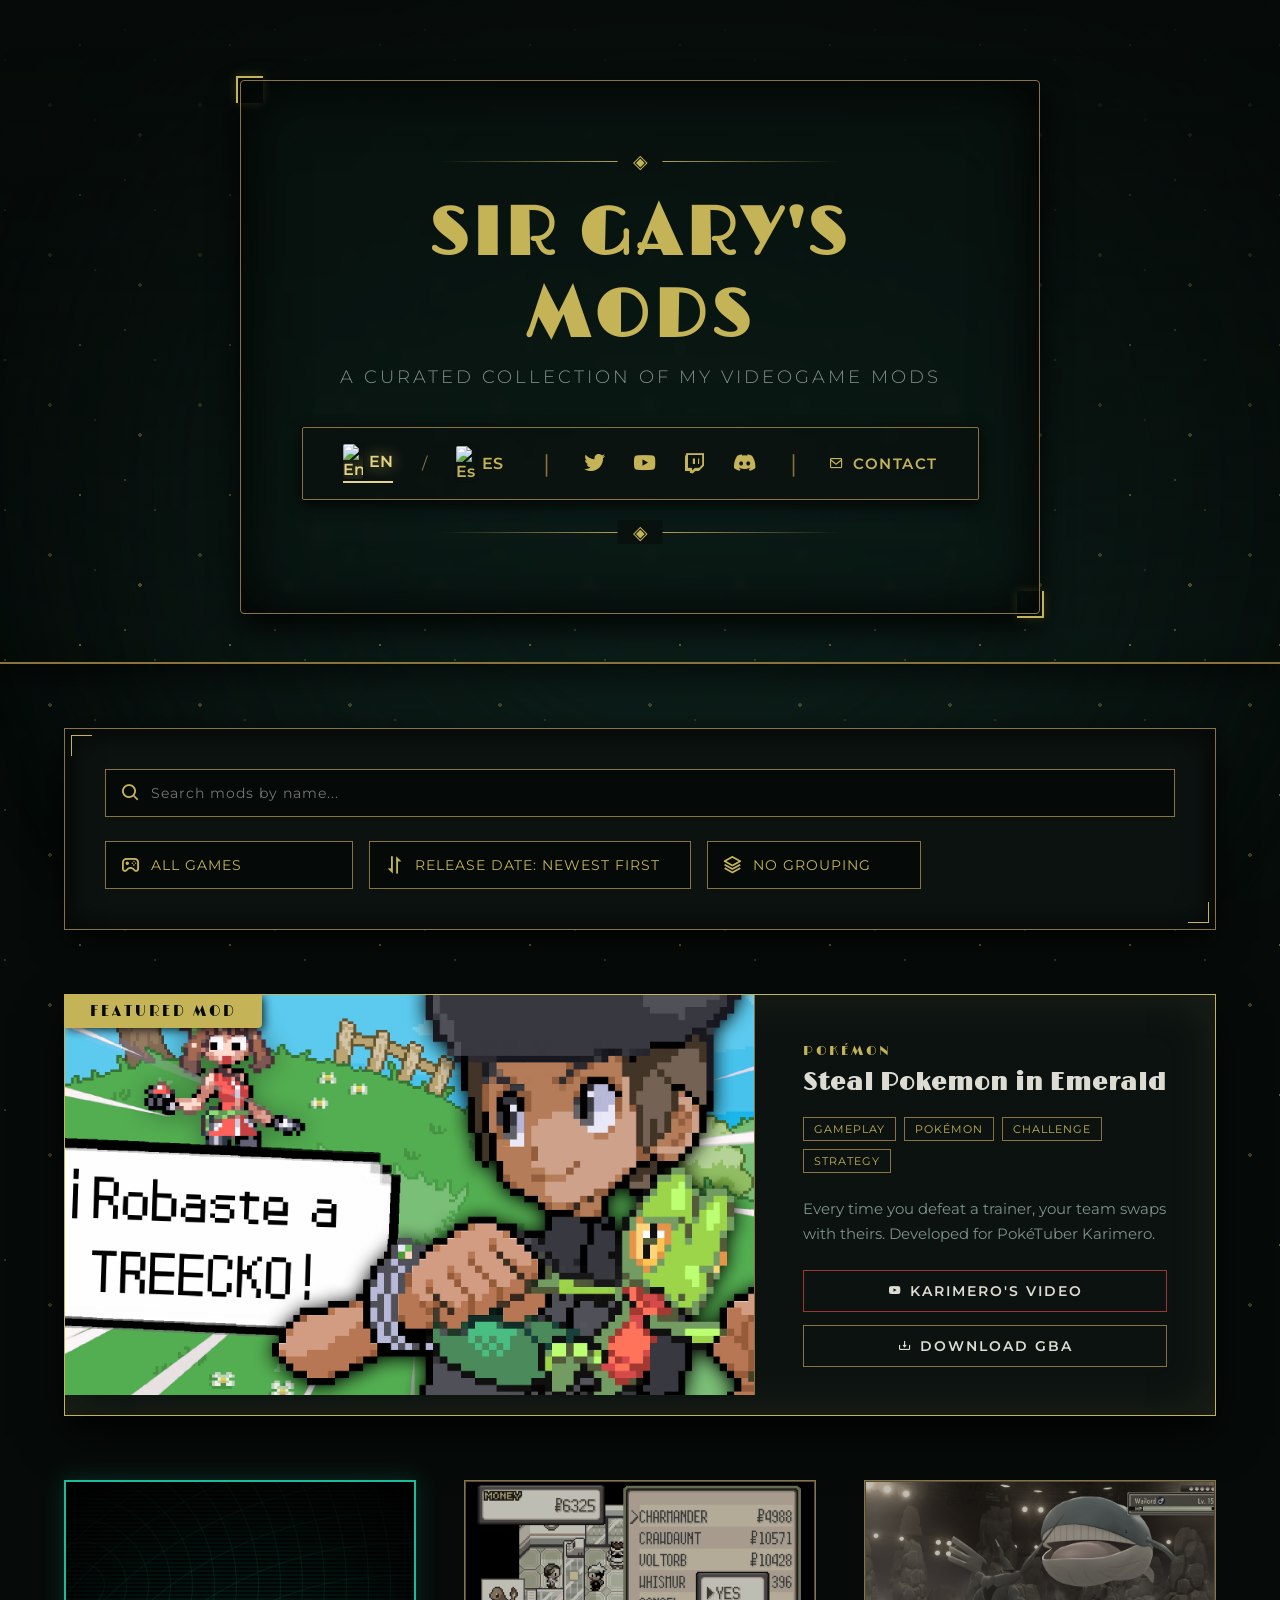
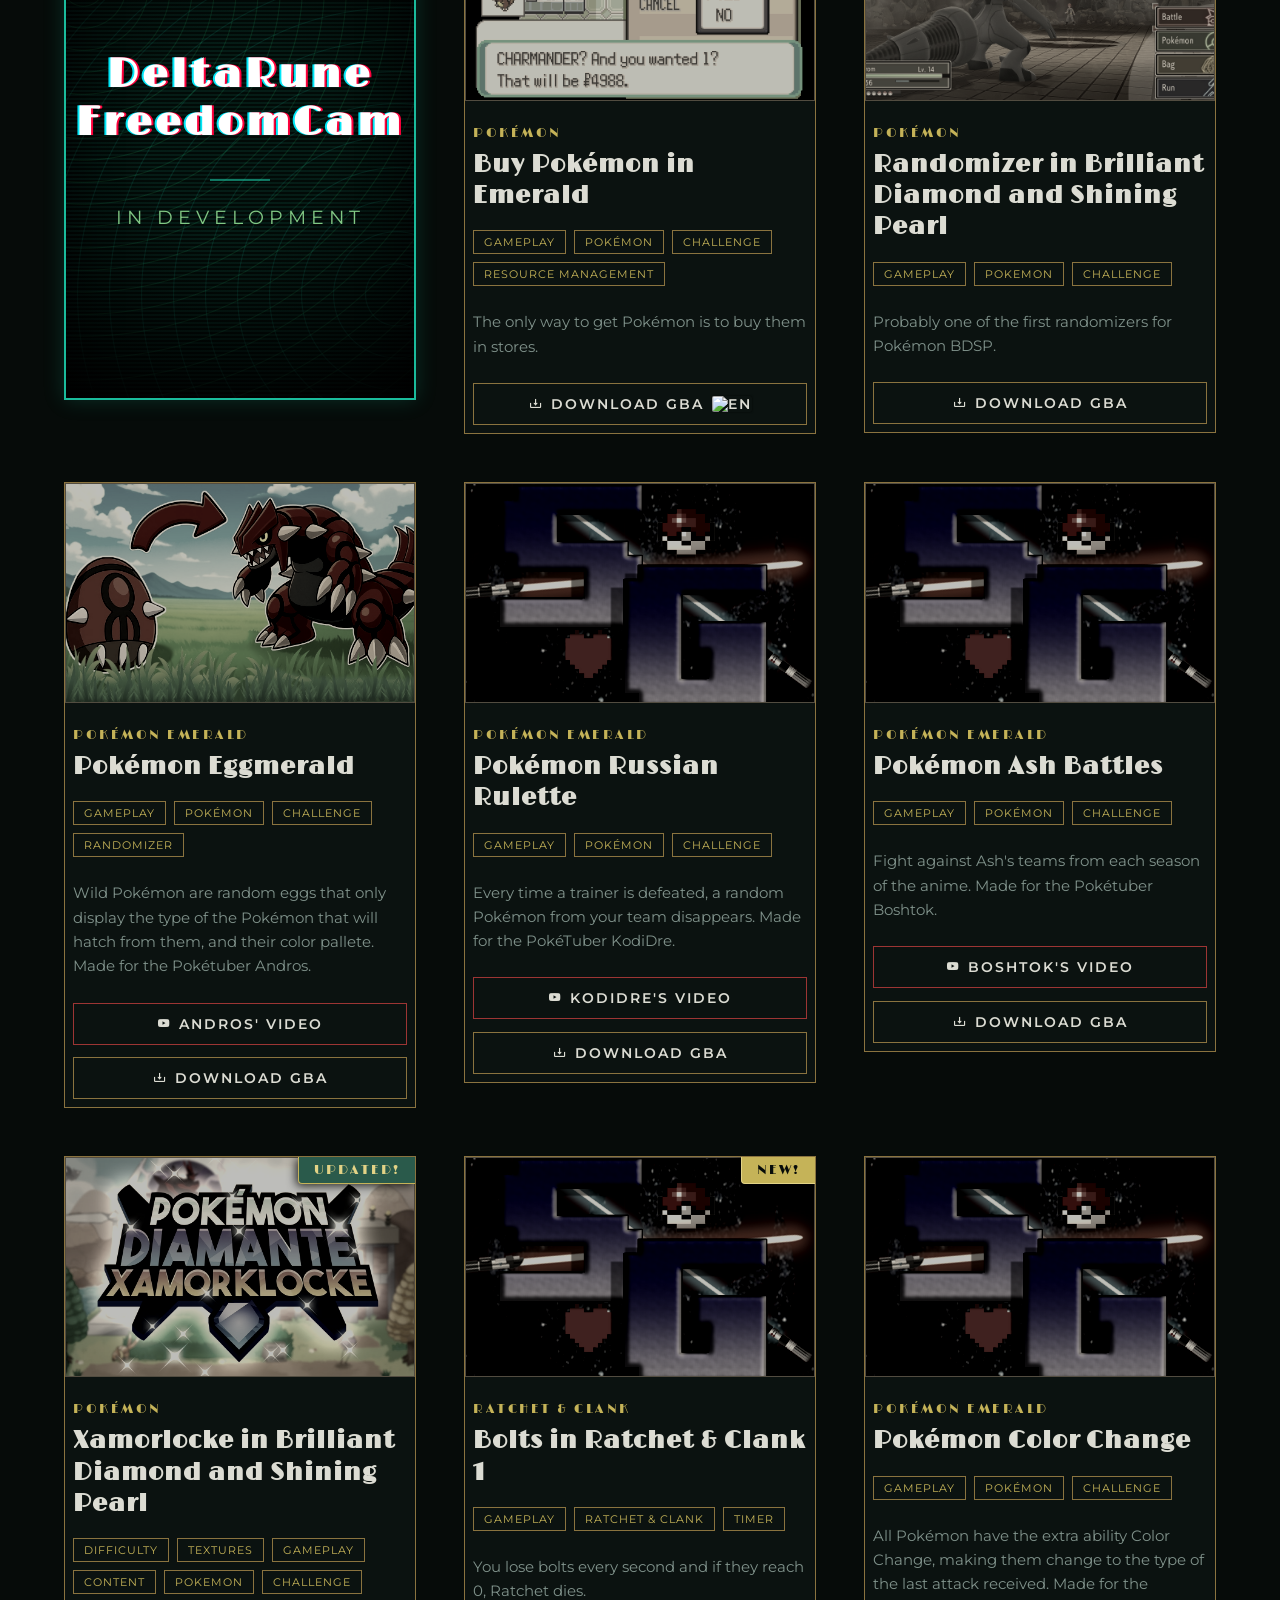
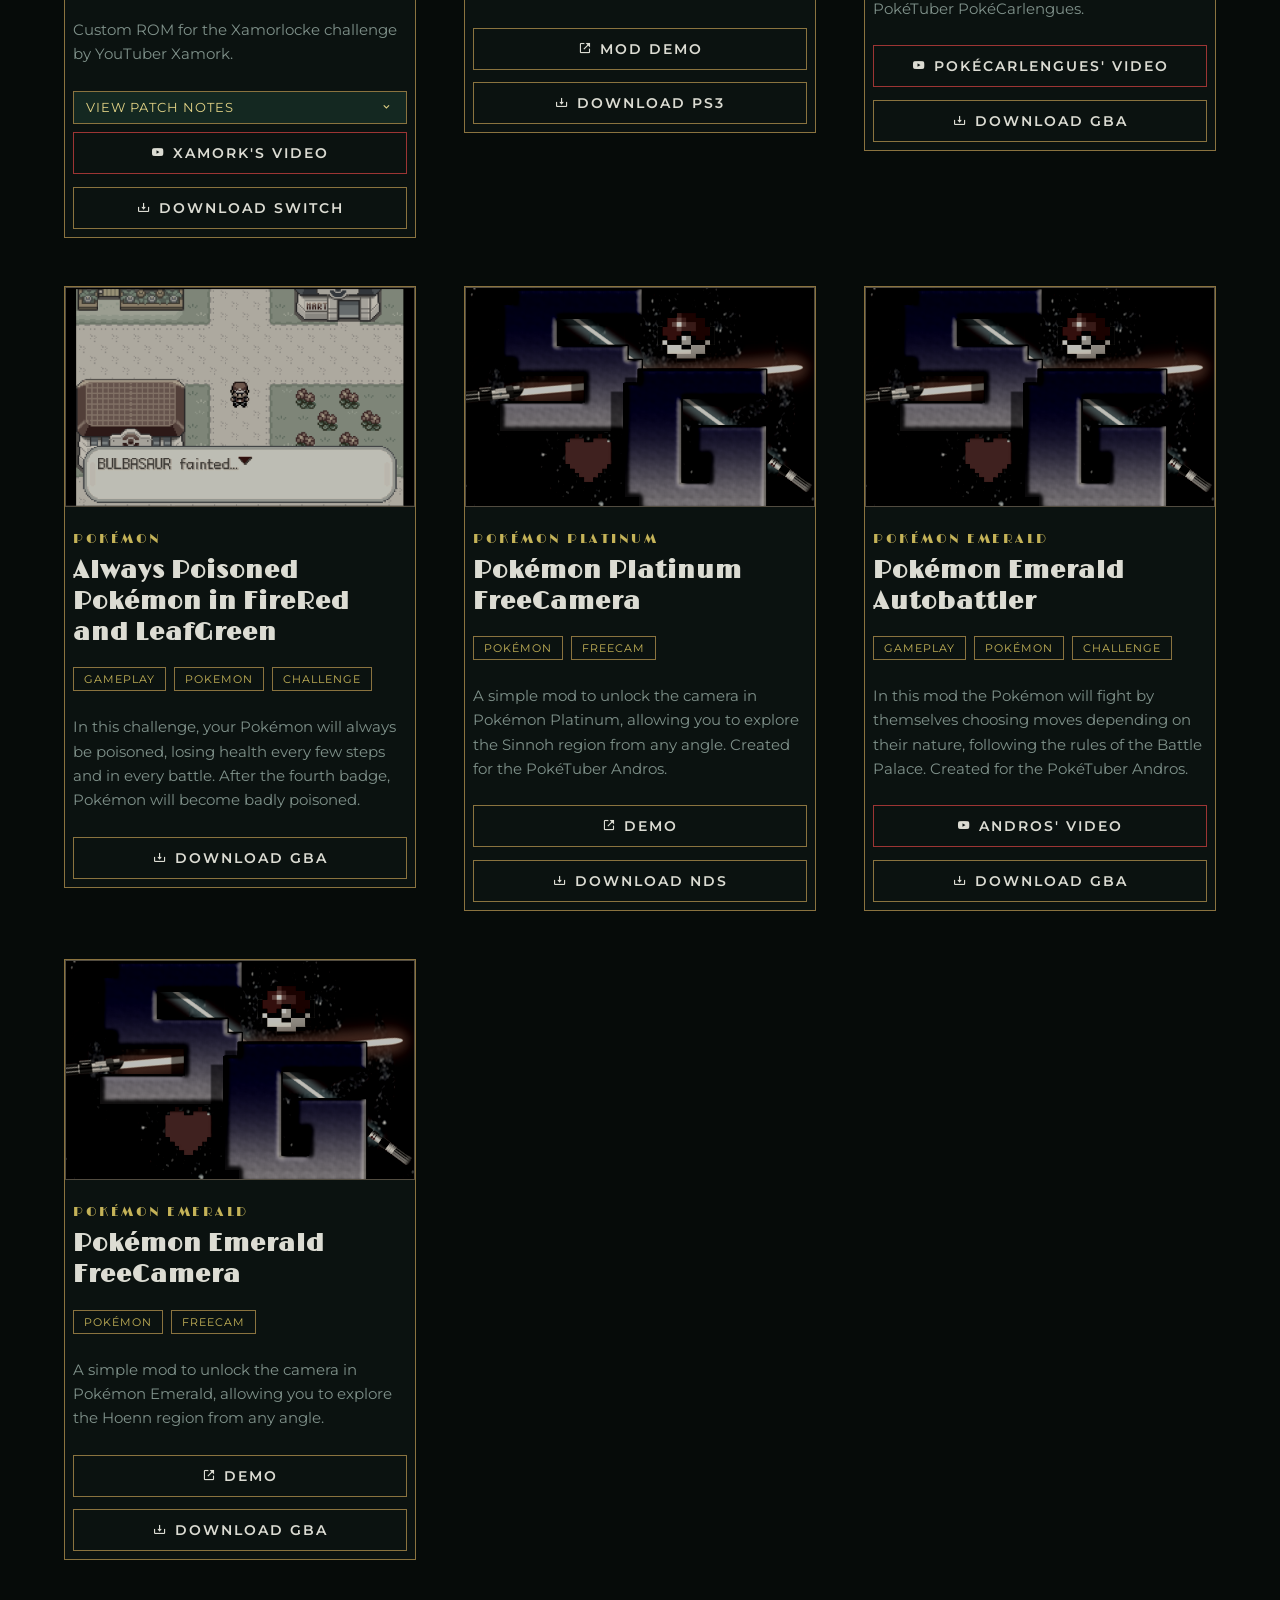
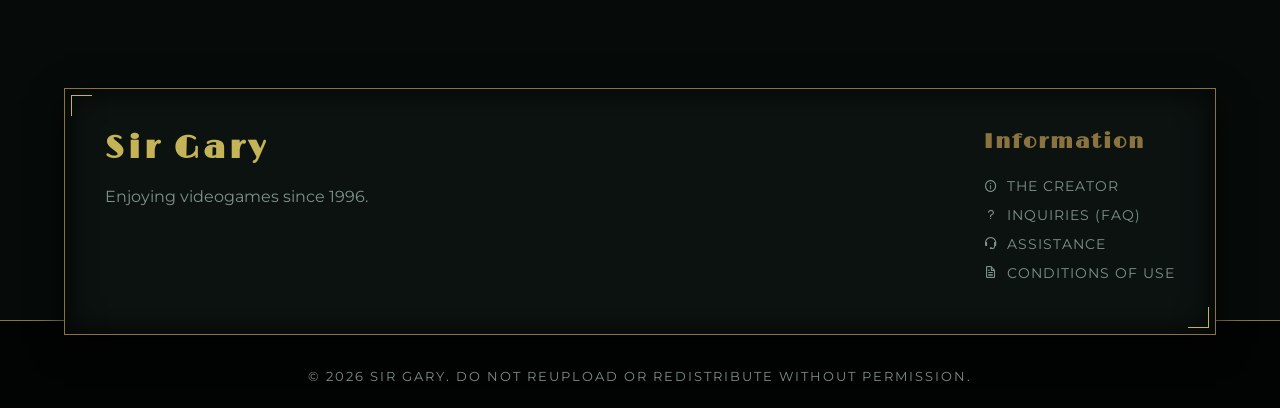
==== commit 459ff28e: "Refine UI styles, i18n, mods and scripts Several UI, data and JS improvements: CSS tweaks for teaser" ====
--- a/index.html
+++ b/index.html
@@ -5,6 +5,12 @@
     <meta name="viewport" content="width=device-width, initial-scale=1.0">
     <title>Sir Gary's Mods</title>
     <meta name="description" content="Sir Gary's Mods - A Curated Collection of Eldritch Modifications. Explore high-society gaming modifications for various videogames.">
+    <meta name="theme-color" content="#060b09">
+    <meta property="og:title" content="Sir Gary's Mods">
+    <meta property="og:description" content="A Curated Collection of Videogame Mods">
+    <meta property="og:image" content="https://sirgary-y.github.io/assets/favicon.png">
+    <meta property="og:url" content="https://sirgary-y.github.io/">
+    <meta name="twitter:card" content="summary_large_image">
     <link rel="icon" href="assets/favicon.png" type="image/png">
     <link rel="preconnect" href="https://fonts.googleapis.com">
     <link rel="preconnect" href="https://fonts.gstatic.com" crossorigin>
@@ -33,10 +39,10 @@
                     <img src="https://flagcdn.com/es.svg" alt="Español" width="20" style="border-radius: 2px; box-shadow: 0 0 2px rgba(0,0,0,0.5); pointer-events: none;"> ES
                 </a>
                 <span class="social-divider" style="margin-left:1rem;">|</span>
-                <a href="#" title="Twitter"><i class='bx bxl-twitter'></i></a>
-                <a href="#" title="YouTube"><i class='bx bxl-youtube'></i></a>
-                <a href="#" title="Twitch"><i class='bx bxl-twitch'></i></a>
-                <a href="#" title="Discord"><i class='bx bxl-discord-alt'></i></a>
+                <a href="#" title="Twitter" aria-label="Twitter"><i class='bx bxl-twitter'></i></a>
+                <a href="#" title="YouTube" aria-label="YouTube"><i class='bx bxl-youtube'></i></a>
+                <a href="#" title="Twitch" aria-label="Twitch"><i class='bx bxl-twitch'></i></a>
+                <a href="#" title="Discord" aria-label="Discord"><i class='bx bxl-discord-alt'></i></a>
                 <span class="social-divider">|</span>
                 <a href="mailto:contact@sirgarymods.example" class="contact-link"><i class='bx bx-envelope'></i> <span data-i18n="nav.contact">Contact</span></a>
             </nav>
--- a/assets/css/style.css
+++ b/assets/css/style.css
@@ -212,11 +212,7 @@
     text-shadow: 0 0 10px rgba(197, 179, 88, 0.4);
 }
 
-.dl-btn:hover {
-    background-color: rgba(197, 179, 88, 0.2);
-    transform: translateY(-2px);
-    box-shadow: 0 4px 10px rgba(0, 0, 0, 0.5);
-}
+
 
 .dl-btn.video-tint {
     border-color: rgba(255, 77, 77, 0.6);
@@ -480,6 +476,8 @@
     background: var(--gold-primary);
     color: var(--card-bg);
     border-color: var(--gold-light);
+    transform: translateY(-2px);
+    box-shadow: 0 4px 10px rgba(0, 0, 0, 0.5);
 }
 
 /* --- Decorative Static Pages Container --- */
@@ -504,7 +502,7 @@
 }
 
 .back-btn {
-    display: inline-block;
+    display: flex;
     margin-bottom: 2rem;
     color: var(--gold-primary);
     text-decoration: none;
@@ -512,7 +510,6 @@
     letter-spacing: 2px;
     font-weight: 600;
     transition: all 0.3s;
-    display: flex;
     align-items: center;
     gap: 0.5rem;
 }
@@ -656,7 +653,7 @@
     100% { box-shadow: -2px 2px 20px rgba(197, 179, 88, 0.6); }
 }
 
-/* Shared Teaser Structure */
+/* Teaser Card */
 .mod-card.teaser {
     display: flex;
     justify-content: center;
@@ -665,6 +662,10 @@
     position: relative;
     overflow: hidden;
     text-align: center;
+    background: #020a07;
+    border: 2px solid #1abc9c;
+    box-shadow: inset 0 0 50px #000, 0 0 20px rgba(26, 188, 156, 0.2);
+    animation: cyberPulseBorder 3s infinite;
 }
 
 .teaser-content {
@@ -705,15 +706,6 @@
     z-index: 1;
 }
 .teaser-particles { z-index: 2; }
-
-/* --- Variant 1: Purple Vortex (teaser-vortex) --- */
-/* --- Final Teaser --- */
-.mod-card.teaser {
-    background: #020a07;
-    border: 2px solid #1abc9c;
-    box-shadow: inset 0 0 50px #000, 0 0 20px rgba(26, 188, 156, 0.2);
-    animation: cyberPulseBorder 3s infinite;
-}
 @keyframes cyberPulseBorder {
     0%, 100% { border-color: #1abc9c; box-shadow: inset 0 0 50px #000, 0 0 20px rgba(26, 188, 156, 0.2); }
     50% { border-color: #ff003c; box-shadow: inset 0 0 50px #000, 0 0 40px rgba(255, 0, 60, 0.6); }
@@ -930,9 +922,45 @@
 
 /* Responsive */
 @media (max-width: 768px) {
-    .logo { font-size: 2.8rem; }
+    .logo { font-size: 2.8rem; letter-spacing: 2px; }
+    .header-inner { padding: 2rem 1.5rem; }
     .controls-section { flex-direction: column; align-items: stretch; }
     .filters-wrapper { flex-direction: column; }
     .social-bar { flex-direction: column; }
     .social-divider { display: none; }
-}
+
+    /* Featured banner: stack vertically */
+    .featured-mod-container {
+        flex-direction: column;
+    }
+    .featured-mod-container .mod-card-img {
+        width: 100%;
+        height: 220px;
+        border-right: none;
+        border-bottom: 1px solid var(--brass);
+    }
+    .featured-mod-container .mod-card-content {
+        width: 100%;
+        padding: 1.5rem;
+    }
+
+    /* Teaser: disable expensive animations */
+    .mod-card.teaser .teaser-particles {
+        display: none;
+    }
+    .mod-card.teaser {
+        animation: none;
+        border-color: #1abc9c;
+        box-shadow: inset 0 0 50px #000, 0 0 20px rgba(26, 188, 156, 0.2);
+    }
+
+    /* Grid safety for very narrow screens */
+    .mods-grid {
+        grid-template-columns: repeat(auto-fill, minmax(min(100%, 320px), 1fr));
+    }
+
+    /* Disable dust particles overlay */
+    body::after {
+        display: none;
+    }
+}
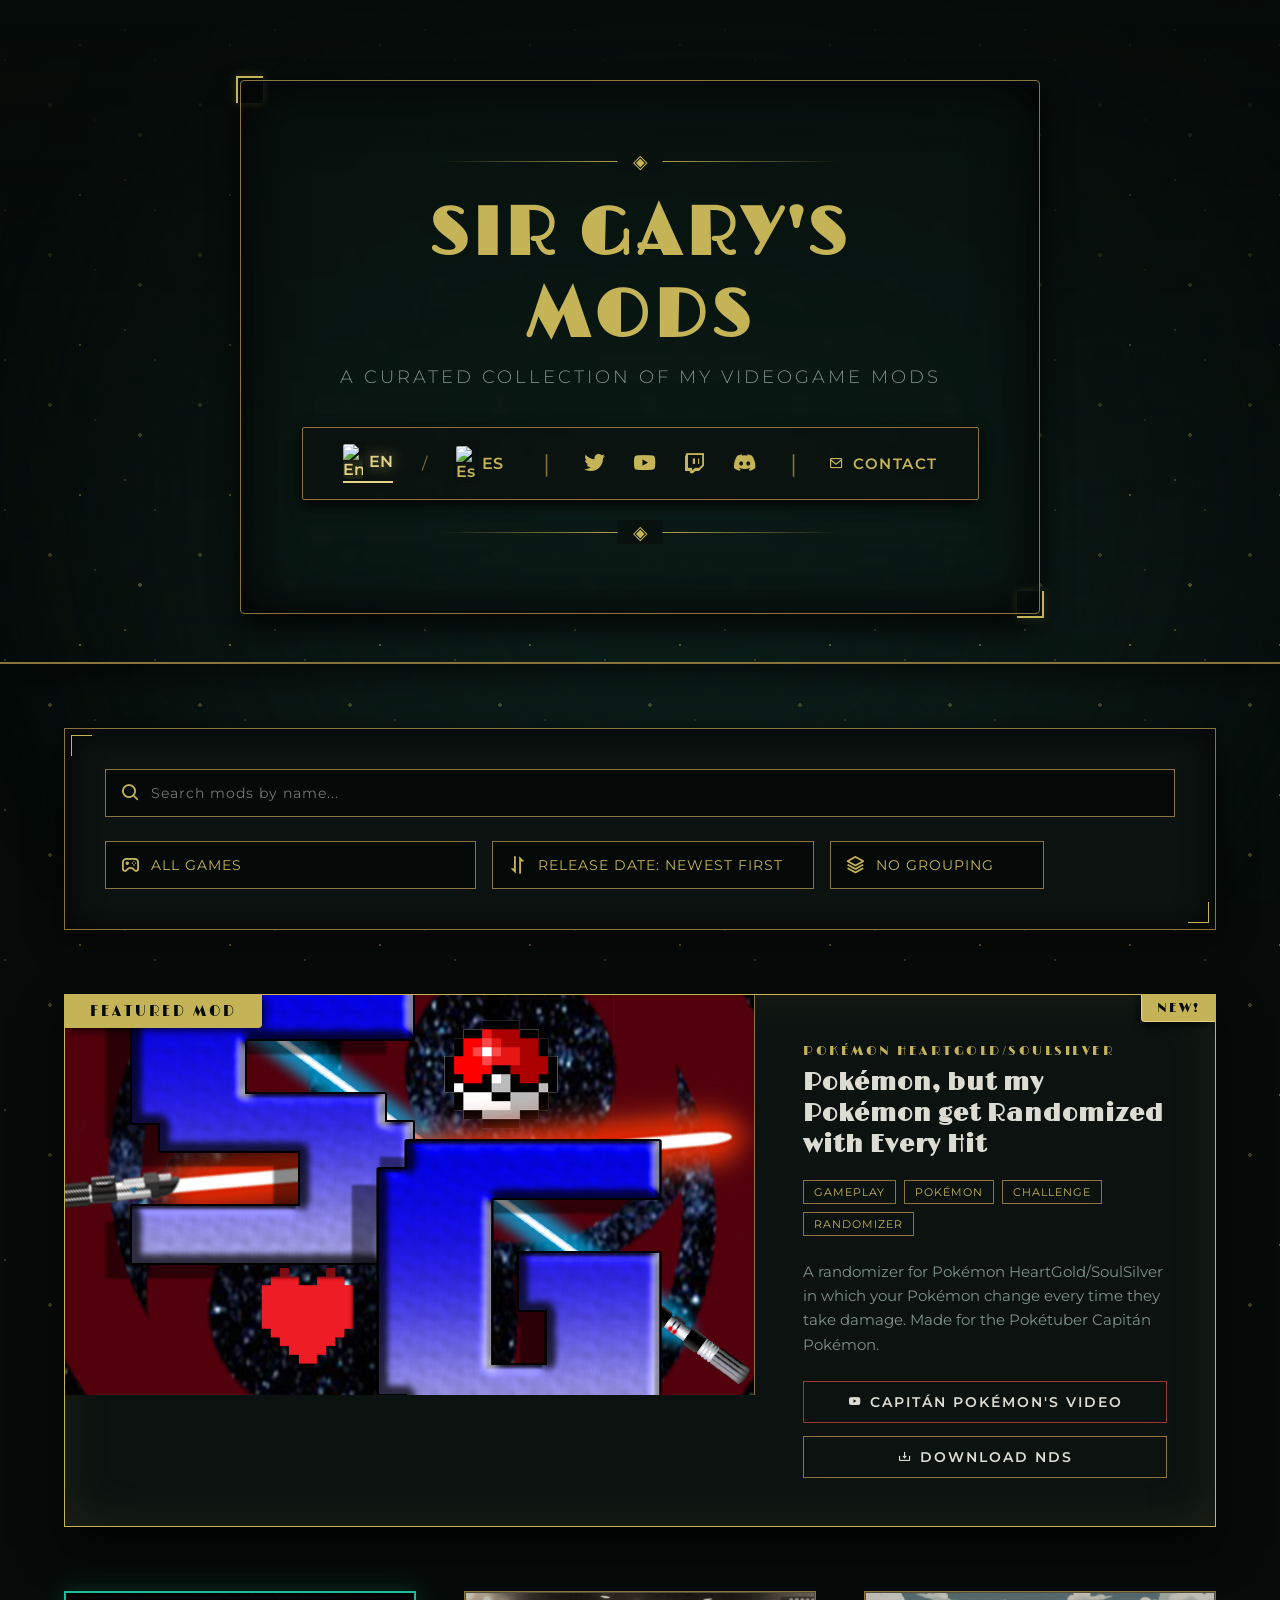
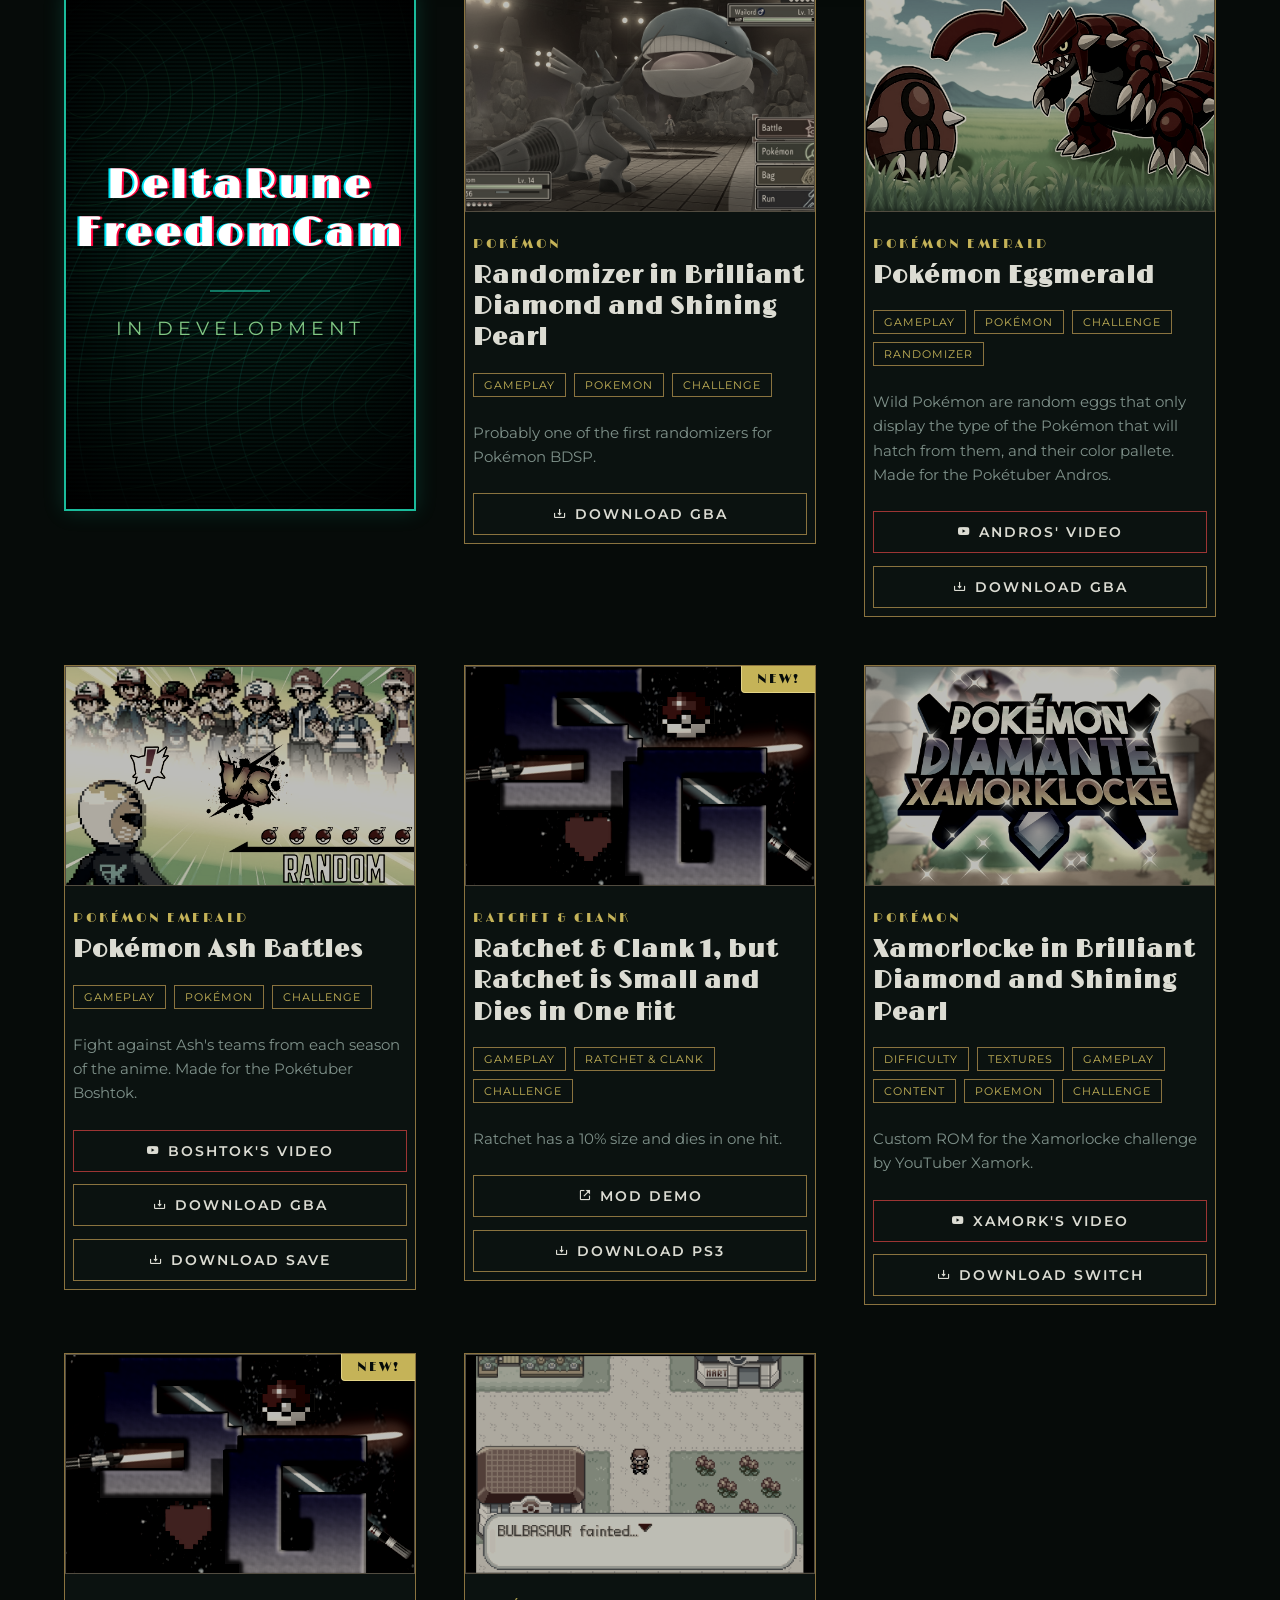
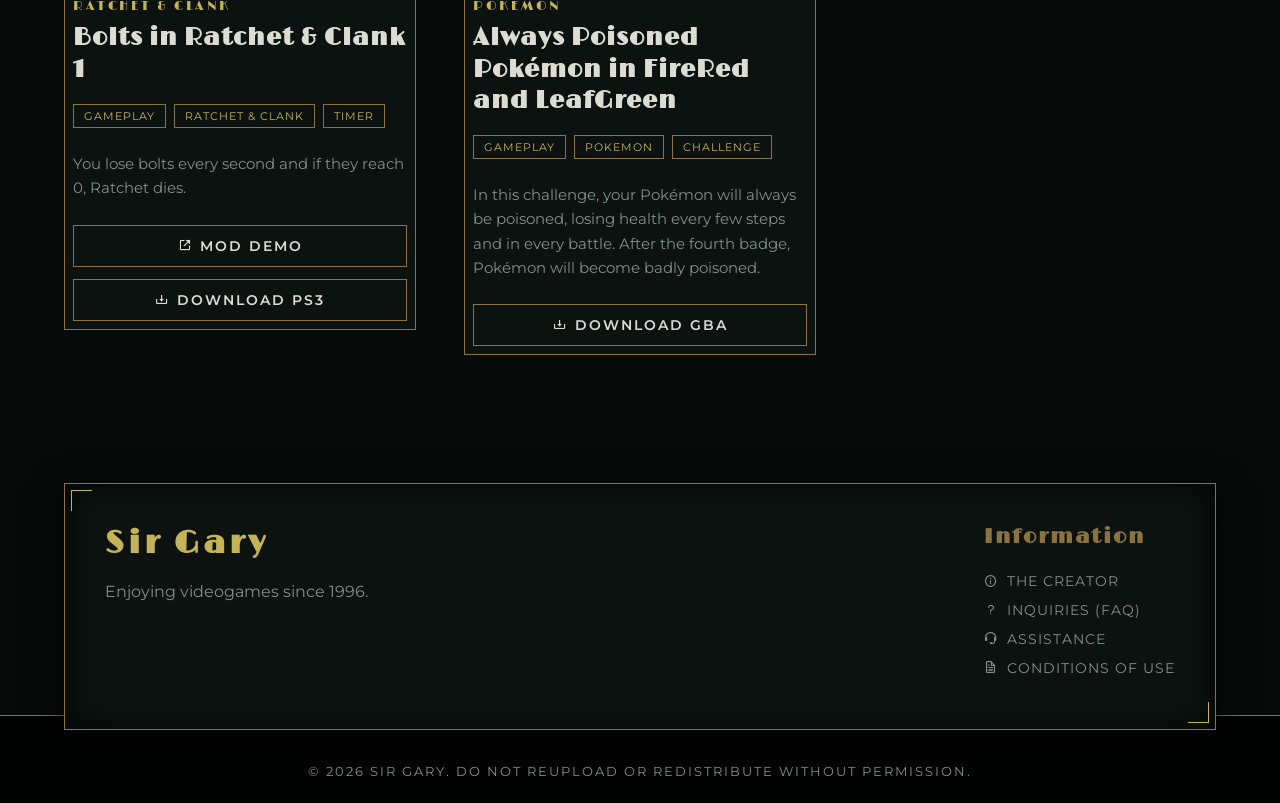
==== commit 0a147659: "Update social links and contact email Replace placeholder social links with actual profile URLs for " ====
--- a/index.html
+++ b/index.html
@@ -39,12 +39,12 @@
                     <img src="https://flagcdn.com/es.svg" alt="Español" width="20" style="border-radius: 2px; box-shadow: 0 0 2px rgba(0,0,0,0.5); pointer-events: none;"> ES
                 </a>
                 <span class="social-divider" style="margin-left:1rem;">|</span>
-                <a href="#" title="Twitter" aria-label="Twitter"><i class='bx bxl-twitter'></i></a>
-                <a href="#" title="YouTube" aria-label="YouTube"><i class='bx bxl-youtube'></i></a>
-                <a href="#" title="Twitch" aria-label="Twitch"><i class='bx bxl-twitch'></i></a>
-                <a href="#" title="Discord" aria-label="Discord"><i class='bx bxl-discord-alt'></i></a>
+                <a href="https://x.com/SirGary_y" title="Twitter" aria-label="Twitter"><i class='bx bxl-twitter'></i></a>
+                <a href="https://www.youtube.com/@SirGary" title="YouTube" aria-label="YouTube"><i class='bx bxl-youtube'></i></a>
+                <a href="https://www.twitch.tv/sirgary_twitch" title="Twitch" aria-label="Twitch"><i class='bx bxl-twitch'></i></a>
+                <a href="https://discord.gg/Sc4HSmn" title="Discord" aria-label="Discord"><i class='bx bxl-discord-alt'></i></a>
                 <span class="social-divider">|</span>
-                <a href="mailto:contact@sirgarymods.example" class="contact-link"><i class='bx bx-envelope'></i> <span data-i18n="nav.contact">Contact</span></a>
+                <a href="mailto:sir.garyp@gmail.com" class="contact-link"><i class='bx bx-envelope'></i> <span data-i18n="nav.contact">Contact</span></a>
             </nav>
             <div class="deco-ornament bottom-ornament"></div>
         </div>
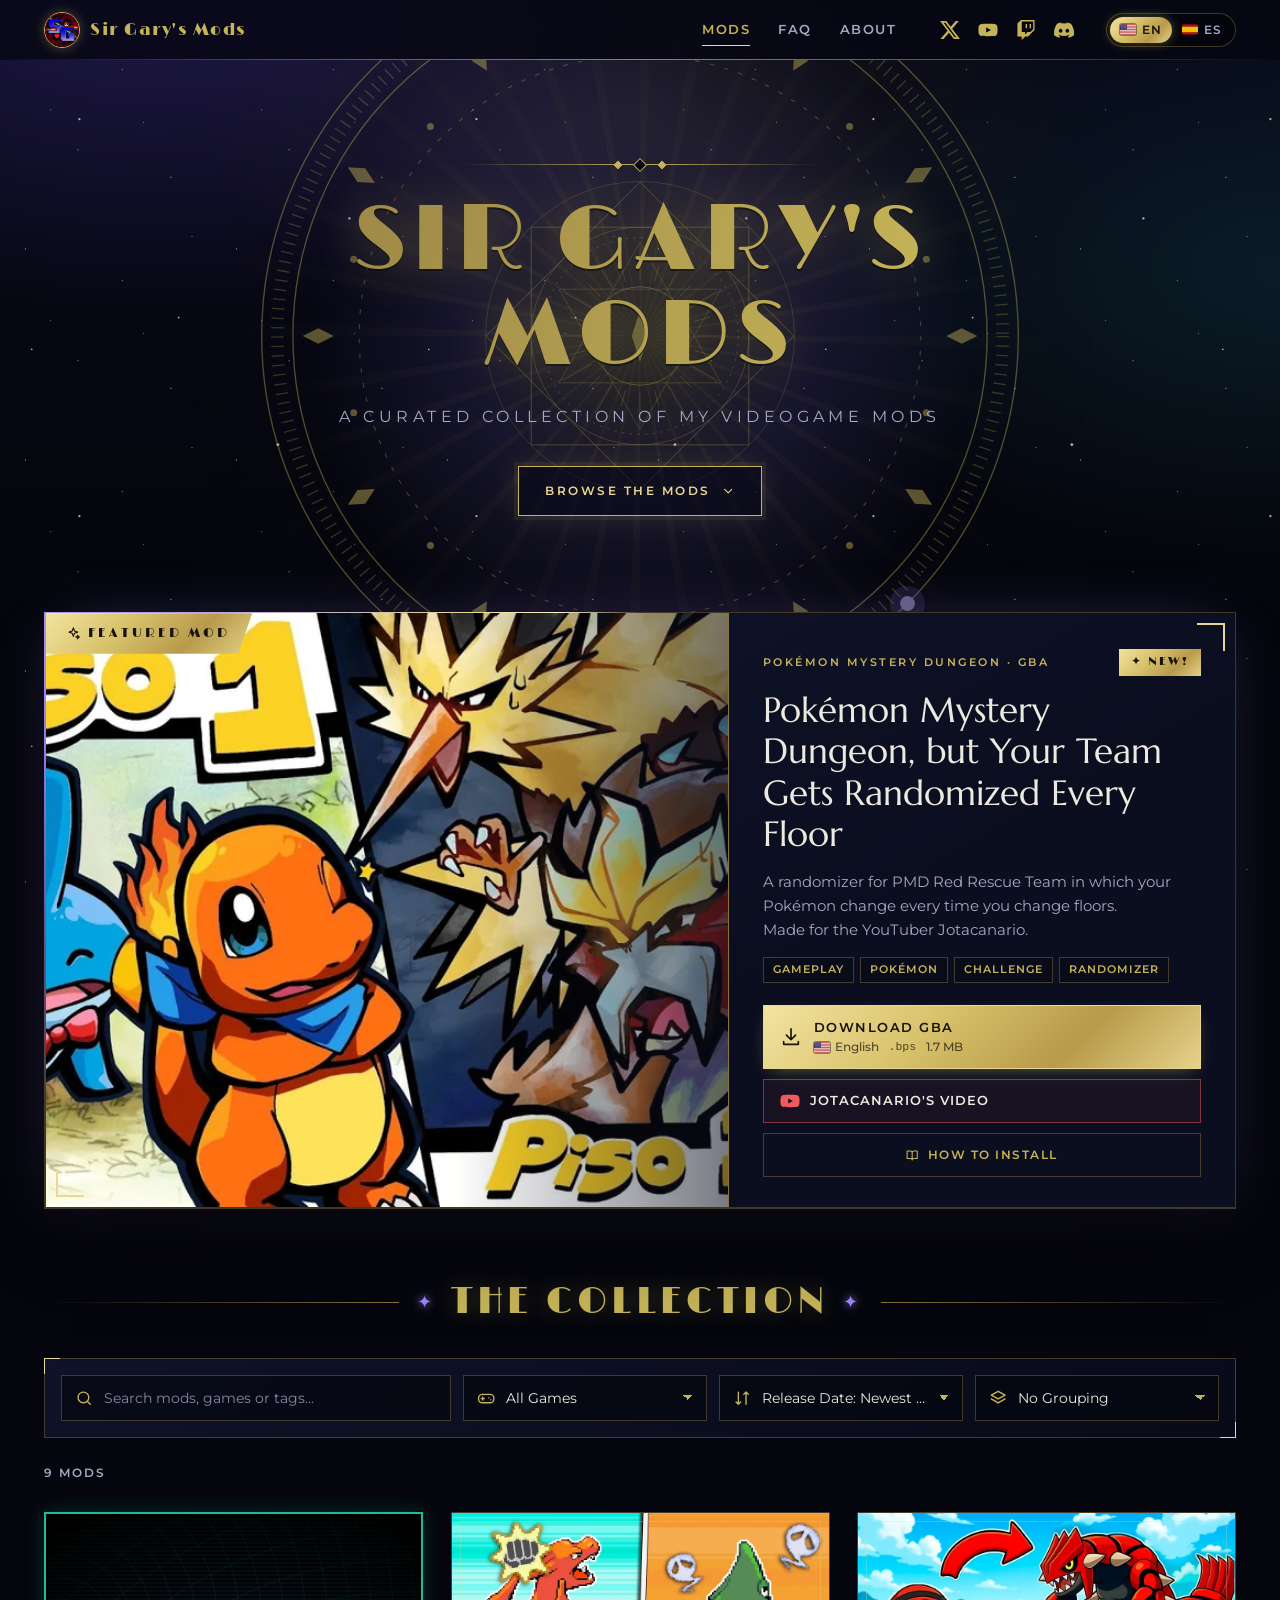
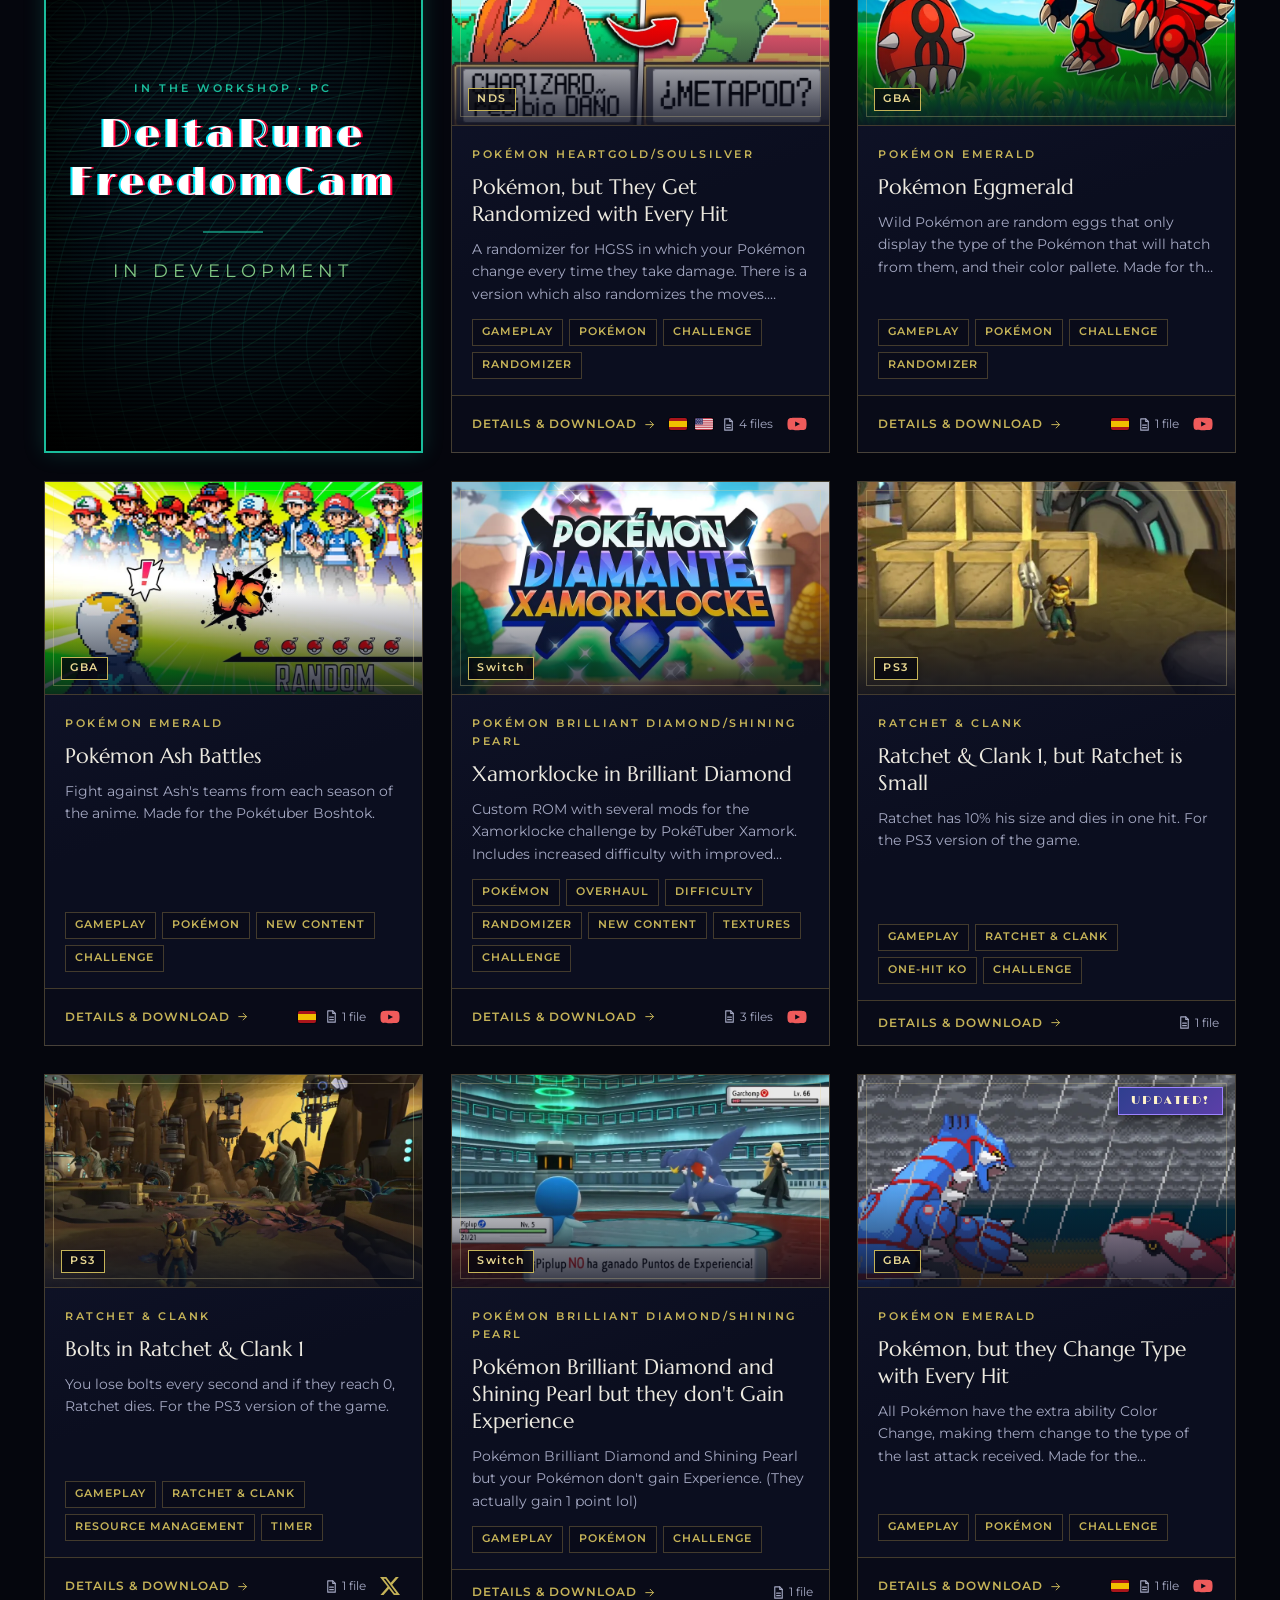
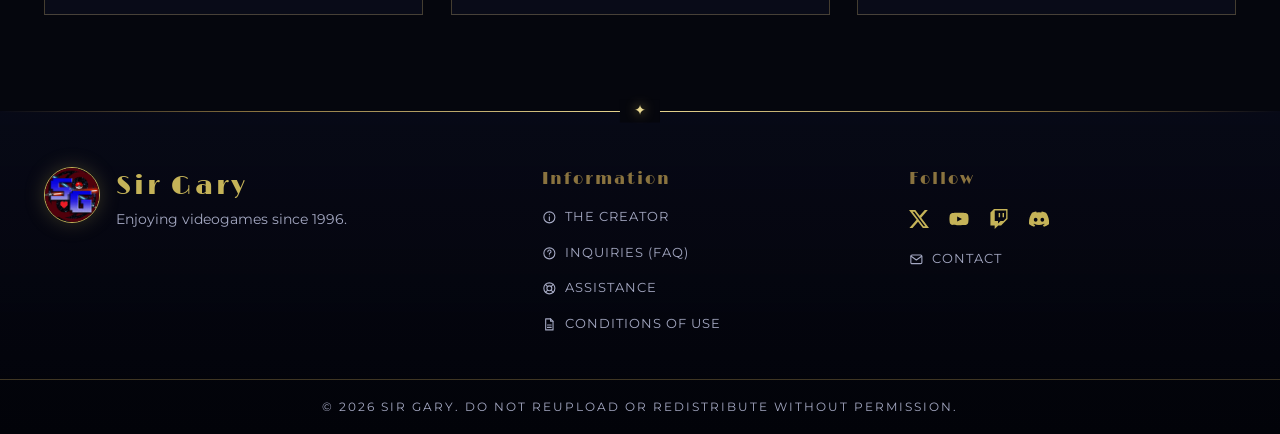
==== commit 49614597: "Version 2 of the page" ====
--- a/index.html
+++ b/index.html
@@ -1,123 +1,117 @@
 <!DOCTYPE html>
-<html lang="en">
+<html lang="en" data-root="">
 <head>
     <meta charset="UTF-8">
     <meta name="viewport" content="width=device-width, initial-scale=1.0">
     <title>Sir Gary's Mods</title>
-    <meta name="description" content="Sir Gary's Mods - A Curated Collection of Eldritch Modifications. Explore high-society gaming modifications for various videogames.">
-    <meta name="theme-color" content="#060b09">
+    <meta name="description" content="Sir Gary's Mods: challenge mods, randomizers and patches for Pokémon, Ratchet & Clank and more, made for content creators. Free downloads with install guides.">
+    <meta name="theme-color" content="#05060d">
+    <meta name="color-scheme" content="dark">
+    <link rel="canonical" href="https://sirgary-y.github.io/">
+    <meta property="og:type" content="website">
+    <meta property="og:site_name" content="Sir Gary's Mods">
     <meta property="og:title" content="Sir Gary's Mods">
-    <meta property="og:description" content="A Curated Collection of Videogame Mods">
-    <meta property="og:image" content="https://sirgary-y.github.io/assets/favicon.png">
+    <meta property="og:description" content="Challenge mods, randomizers and patches for Pokémon, Ratchet & Clank and more.">
+    <meta property="og:image" content="https://sirgary-y.github.io/assets/og-image.jpg">
+    <meta property="og:image:width" content="1200">
+    <meta property="og:image:height" content="630">
     <meta property="og:url" content="https://sirgary-y.github.io/">
     <meta name="twitter:card" content="summary_large_image">
-    <link rel="icon" href="assets/favicon.png" type="image/png">
+    <meta name="twitter:site" content="@SirGary_y">
+    <link rel="icon" href="assets/favicon-32.png" type="image/png" sizes="32x32">
+    <link rel="apple-touch-icon" href="assets/apple-touch-icon.png">
+    <link rel="preload" href="assets/data/mods.json" as="fetch" crossorigin>
     <link rel="preconnect" href="https://fonts.googleapis.com">
     <link rel="preconnect" href="https://fonts.gstatic.com" crossorigin>
-    <link href="https://fonts.googleapis.com/css2?family=Limelight&family=Montserrat:wght@300;400;600&display=swap" rel="stylesheet">
-    <link href='https://unpkg.com/boxicons@2.1.4/css/boxicons.min.css' rel='stylesheet'>
+    <link href="https://fonts.googleapis.com/css2?family=Limelight&family=Marcellus&family=Montserrat:wght@400;500;600&display=swap" rel="stylesheet">
     <link rel="stylesheet" href="assets/css/style.css">
+    <script src="assets/js/site.js" defer></script>
+    <script src="assets/js/mods.js" defer></script>
+    <script src="assets/js/fx.js" defer></script>
 </head>
-<body>
-    <div class="lovecraft-bg">
-        <div class="cosmic-web"></div>
-        <div class="eldritch-dust"></div>
-    </div>
-    
-    <header class="hero-banner">
-        <div class="container header-inner">
-            <div class="deco-ornament top-ornament"></div>
-            <h1 class="logo">Sir Gary's Mods</h1>
-            <p class="subtitle" data-i18n="nav.subtitle">A Curated Collection of Eldritch Modifications</p>
-            
-            <nav class="social-bar">
-                <a href="#" class="lang-btn" data-lang="en" style="font-size:1rem; font-family:'Montserrat', sans-serif; font-weight:600; display: flex; align-items: center; gap: 6px;">
-                    <img src="https://flagcdn.com/us.svg" alt="English" width="20" style="border-radius: 2px; box-shadow: 0 0 2px rgba(0,0,0,0.5); pointer-events: none;"> EN
-                </a>
-                <span class="social-divider" style="font-size:1rem; margin:0 5px;">/</span>
-                <a href="#" class="lang-btn" data-lang="es" style="font-size:1rem; font-family:'Montserrat', sans-serif; font-weight:600; display: flex; align-items: center; gap: 6px;">
-                    <img src="https://flagcdn.com/es.svg" alt="Español" width="20" style="border-radius: 2px; box-shadow: 0 0 2px rgba(0,0,0,0.5); pointer-events: none;"> ES
-                </a>
-                <span class="social-divider" style="margin-left:1rem;">|</span>
-                <a href="https://x.com/SirGary_y" title="Twitter" aria-label="Twitter"><i class='bx bxl-twitter'></i></a>
-                <a href="https://www.youtube.com/@SirGary" title="YouTube" aria-label="YouTube"><i class='bx bxl-youtube'></i></a>
-                <a href="https://www.twitch.tv/sirgary_twitch" title="Twitch" aria-label="Twitch"><i class='bx bxl-twitch'></i></a>
-                <a href="https://discord.gg/Sc4HSmn" title="Discord" aria-label="Discord"><i class='bx bxl-discord-alt'></i></a>
-                <span class="social-divider">|</span>
-                <a href="mailto:sir.garyp@gmail.com" class="contact-link"><i class='bx bx-envelope'></i> <span data-i18n="nav.contact">Contact</span></a>
-            </nav>
-            <div class="deco-ornament bottom-ornament"></div>
-        </div>
-    </header>
-    
-    <main class="container">
-        <!-- Terminology Reverted -->
-        <section class="controls-section deco-panel">
-            <div class="search-wrapper input-group">
-                <i class='bx bx-search search-icon'></i>
-                <input type="text" id="search-input" data-i18n="search.placeholder" placeholder="Search mods by name..." aria-label="Search mods">
+<body data-page="home">
+    <a class="skip-link" href="#catalog" data-i18n="nav.skip">Skip to the mods</a>
+    <div class="backdrop" aria-hidden="true"></div>
+
+    <header id="site-nav" class="site-nav"></header>
+
+    <main>
+        <section class="hero">
+            <div class="hero-cosmos" aria-hidden="true">
+                <div class="hero-glow"></div>
+                <div class="hero-sunburst"></div>
+                <img class="sigil sigil-outer" src="assets/sigil-outer.svg" alt="" width="780" height="780" decoding="async">
+                <img class="sigil sigil-inner" src="assets/sigil-inner.svg" alt="" width="468" height="468" decoding="async">
+                <span class="shooting-star"></span>
+                <span class="shooting-star"></span>
             </div>
-            
-            <div class="filters-wrapper">
-                <div class="input-group">
-                    <i class='bx bx-joystick filter-icon'></i>
-                    <select id="game-filter" aria-label="Filter by Game">
-                        <option value="All" data-i18n="filter.allGames">All Games</option>
-                    </select>
-                </div>
-                
-                <div class="input-group">
-                    <i class='bx bx-sort filter-icon'></i>
-                    <select id="sort-order" aria-label="Sort Orders">
-                        <option value="newest" data-i18n="sort.newest">Release Date: Newest First</option>
-                        <option value="oldest" data-i18n="sort.oldest">Release Date: Oldest First</option>
-                        <option value="name-asc" data-i18n="sort.nameAsc">Name: A-Z</option>
-                        <option value="name-desc" data-i18n="sort.nameDesc">Name: Z-A</option>
-                    </select>
-                </div>
-                
-                <div class="input-group">
-                    <i class='bx bx-layer filter-icon'></i>
-                    <select id="group-by" aria-label="Group By">
-                        <option value="none" data-i18n="group.none">No Grouping</option>
-                        <option value="game" data-i18n="group.game">Group by Game</option>
-                        <option value="year" data-i18n="group.year">Group by Year</option>
-                    </select>
-                </div>
+            <div class="container hero-inner">
+                <div class="ornament" aria-hidden="true"><span></span></div>
+                <h1 class="logo">Sir Gary's <span>Mods</span></h1>
+                <p class="subtitle" data-i18n="nav.subtitle">A Curated Collection of my Videogame Mods</p>
+                <a class="hero-cta" href="#catalog"><span data-i18n="hero.cta">Browse the mods</span>
+                    <svg class="icon" aria-hidden="true"><use href="assets/icons.svg#chevron-down"></use></svg></a>
             </div>
         </section>
 
-        <section id="featured-mod" aria-live="polite">
-            <!-- Featured mod injected here -->
-        </section>
+        <div class="container">
+            <section id="featured-mod" class="featured-wrap" hidden></section>
 
-        <section id="mods-grid" class="mods-grid" aria-live="polite">
-            <div class="loading"><i class='bx bx-loader-alt bx-spin'></i> <span data-i18n="loading.msg">Loading artifacts...</span></div>
-        </section>
+            <section id="catalog" class="catalog" tabindex="-1">
+                <div class="section-head"><h2 data-i18n="catalog.title">The Collection</h2></div>
+                <div class="toolbar">
+                    <div class="field field-search">
+                        <svg class="icon" aria-hidden="true"><use href="assets/icons.svg#search"></use></svg>
+                        <input type="search" id="search-input" autocomplete="off" spellcheck="false"
+                            data-i18n-placeholder="search.placeholder" placeholder="Search mods, games or tags..."
+                            data-i18n-aria="search.placeholder" aria-label="Search mods">
+                        <button type="button" id="search-clear" class="icon-btn" hidden data-i18n-aria="search.clear" aria-label="Clear search">
+                            <svg class="icon" aria-hidden="true"><use href="assets/icons.svg#x"></use></svg>
+                        </button>
+                    </div>
+                    <label class="field field-select">
+                        <svg class="icon" aria-hidden="true"><use href="assets/icons.svg#gamepad"></use></svg>
+                        <span class="visually-hidden" data-i18n="filter.game">Game</span>
+                        <select id="game-filter"><option value="All" data-i18n="filter.allGames">All Games</option></select>
+                    </label>
+                    <label class="field field-select">
+                        <svg class="icon" aria-hidden="true"><use href="assets/icons.svg#sort"></use></svg>
+                        <span class="visually-hidden" data-i18n="sort.label">Sort</span>
+                        <select id="sort-order">
+                            <option value="newest" data-i18n="sort.newest">Release Date: Newest First</option>
+                            <option value="oldest" data-i18n="sort.oldest">Release Date: Oldest First</option>
+                            <option value="name-asc" data-i18n="sort.nameAsc">Name: A-Z</option>
+                            <option value="name-desc" data-i18n="sort.nameDesc">Name: Z-A</option>
+                        </select>
+                    </label>
+                    <label class="field field-select">
+                        <svg class="icon" aria-hidden="true"><use href="assets/icons.svg#layers"></use></svg>
+                        <span class="visually-hidden" data-i18n="group.label">Group</span>
+                        <select id="group-by">
+                            <option value="none" data-i18n="group.none">No Grouping</option>
+                            <option value="game" data-i18n="group.game">Group by Game</option>
+                            <option value="year" data-i18n="group.year">Group by Year</option>
+                        </select>
+                    </label>
+                </div>
+                <div class="toolbar-meta">
+                    <span id="result-count" class="result-count" aria-live="polite"></span>
+                    <button type="button" id="active-tag" class="chip" hidden></button>
+                    <button type="button" id="reset-filters" class="text-link" hidden data-i18n="filter.clear">Clear filters</button>
+                </div>
+
+                <div id="mods-grid" class="mods-grid">
+                    <div class="card skeleton" aria-hidden="true"></div>
+                    <div class="card skeleton" aria-hidden="true"></div>
+                    <div class="card skeleton" aria-hidden="true"></div>
+                </div>
+                <noscript><p class="empty">This site needs JavaScript to list the mods. / Esta web necesita JavaScript para mostrar los mods.</p></noscript>
+            </section>
+        </div>
     </main>
 
-    <footer class="main-footer">
-        <div class="container footer-content deco-panel">
-            <div class="footer-brand">
-                <h3>Sir Gary</h3>
-                <p data-i18n="footer.brandSub">Establishing the gold standard for high-society gaming modifications.</p>
-            </div>
-            <div class="footer-links">
-                <h4 data-i18n="footer.info">Information</h4>
-                <ul>
-                    <li><a href="pages/about.html"><i class='bx bx-info-circle'></i> <span data-i18n="footer.about">The Creator</span></a></li>
-                    <li><a href="pages/faq.html"><i class='bx bx-question-mark'></i> <span data-i18n="footer.faq">Inquiries (FAQ)</span></a></li>
-                    <li><a href="pages/support.html"><i class='bx bx-support'></i> <span data-i18n="footer.support">Assistance</span></a></li>
-                    <li><a href="pages/terms.html"><i class='bx bx-file'></i> <span data-i18n="footer.terms">Conditions of Use</span></a></li>
-                </ul>
-            </div>
-        </div>
-        <div class="footer-bottom">
-            <p data-i18n="footer.copyright">&copy; 2026 Sir Gary. Masterfully Engineered in the Abyss.</p>
-        </div>
-    </footer>
+    <footer id="site-footer" class="site-footer"></footer>
 
-    <script src="assets/js/i18n.js" defer></script>
-    <script src="assets/js/script.js" defer></script>
+    <dialog id="mod-dialog" class="mod-dialog"></dialog>
 </body>
-</html>+</html>
--- a/assets/css/style.css
+++ b/assets/css/style.css
@@ -1,672 +1,850 @@
-/* Custom Properties & Reset */
+/* =========================================================
+   Sir Gary's Mods: Cosmic · Arcane · Art Deco
+   Performance notes: every looping animation only touches
+   transform or opacity (GPU-composited). Pointer effects run
+   only on mouse devices; everything stops for reduced motion.
+   ========================================================= */
+
 :root {
-    --bg-void: #060b09; /* Deep, murky oceanic/abyssal black-green */
-    --bg-murk: #0b1a16; /* Deep sea */
-    --bg-accent: #112a23; /* Lighter deep-sea accent */
-    --card-bg: #0b1210; /* Very dark slate */
-    --gold-primary: #C5B358; /* Antique gold / tarnished */
-    --gold-light: #e3d386;
+    --bg-void: #05060d;
+    --bg-deep: #0a0c1d;
+    --card-bg: #0b0e1f;
+    --card-bg-2: #12162e;
+    --gold-primary: #c5b358;
+    --gold-light: #e9d892;
+    --gold-pale: #fff3c9;
+    --gold-soft: rgba(197, 179, 88, 0.14);
     --brass: #8a733f;
-    --text-primary: #dcdcd3; /* Aged paper white */
-    --text-secondary: #7f918a; /* Desaturated teal */
-    --shadow-deep: rgba(0, 0, 0, 0.8);
-}
-
-* {
-    margin: 0;
-    padding: 0;
-    box-sizing: border-box;
-}
+    --brass-dim: rgba(160, 136, 76, 0.38);
+    --violet: #9d84ff;
+    --violet-soft: rgba(157, 132, 255, 0.16);
+    --teal: #1f5a58;
+    --text-primary: #ece9df;
+    --text-secondary: #a4a8c2;
+    --danger: #ef5b5b;
+    --gold-grad: linear-gradient(135deg, #f3e3a0 0%, #d7c16a 38%, #b89a4a 70%, #e5d28a 100%);
+
+    --font-display: 'Limelight', 'Georgia', serif;
+    --font-title: 'Marcellus', 'Georgia', serif;
+    --font-body: 'Montserrat', system-ui, sans-serif;
+
+    --radius: 4px;
+    --nav-h: 60px;
+    --ease: cubic-bezier(0.2, 0.7, 0.2, 1);
+    --spring: cubic-bezier(0.34, 1.4, 0.64, 1);
+}
+
+*, *::before, *::after { box-sizing: border-box; }
+* { margin: 0; padding: 0; }
+
+html { scroll-behavior: smooth; scroll-padding-top: calc(var(--nav-h) + 16px); }
 
 body {
-    font-family: 'Montserrat', sans-serif;
+    font-family: var(--font-body);
     background-color: var(--bg-void);
     color: var(--text-primary);
     min-height: 100vh;
     display: flex;
     flex-direction: column;
-    position: relative;
+    line-height: 1.6;
     overflow-x: hidden;
-}
-
-/* Background - Animated cosmic mist */
-.lovecraft-bg {
+    -webkit-font-smoothing: antialiased;
+}
+
+img { display: block; max-width: 100%; height: auto; }
+a { color: inherit; }
+button, input, select { font: inherit; color: inherit; }
+button { cursor: pointer; background: none; border: 0; }
+[hidden] { display: none !important; }
+::selection { background: rgba(197, 179, 88, 0.35); color: #fff; }
+
+:focus-visible {
+    outline: 2px solid var(--gold-light);
+    outline-offset: 2px;
+}
+
+.visually-hidden {
+    position: absolute !important;
+    width: 1px; height: 1px;
+    overflow: hidden;
+    clip: rect(0 0 0 0);
+    white-space: nowrap;
+}
+
+.skip-link {
+    position: absolute;
+    left: 16px; top: -60px;
+    z-index: 100;
+    padding: 10px 16px;
+    background: var(--gold-primary);
+    color: var(--bg-void);
+    font-weight: 600;
+    text-decoration: none;
+}
+.skip-link:focus { top: 12px; }
+
+.icon {
+    width: 1.15em;
+    height: 1.15em;
+    flex-shrink: 0;
+    vertical-align: -0.2em;
+}
+
+.flag {
+    width: 20px;
+    height: 13px;
+    border-radius: 2px;
+    box-shadow: 0 0 0 1px rgba(0, 0, 0, 0.4);
+    flex-shrink: 0;
+}
+
+.container {
+    width: 100%;
+    max-width: 1240px;
+    margin: 0 auto;
+    padding: 0 24px;
+}
+
+/* ---------- Cosmic backdrop: nebula + two twinkling star fields ---------- */
+.backdrop {
     position: fixed;
-    top: 0; left: 0; width: 100vw; height: 100vh;
+    inset: 0;
     z-index: -1;
-    background-color: var(--bg-void);
-    overflow: hidden;
-}
-
-.lovecraft-bg::after {
-    content: '';
-    position: absolute;
-    width: 150vw; height: 150vh;
-    bottom: -30%; right: -30%;
-    background: radial-gradient(circle at center, rgba(11, 26, 22, 0.8) 0%, transparent 60%);
+    pointer-events: none;
+    background:
+        radial-gradient(ellipse 70% 55% at 12% 0%, rgba(92, 64, 190, 0.28), transparent 65%),
+        radial-gradient(ellipse 60% 50% at 100% 30%, rgba(34, 140, 150, 0.16), transparent 65%),
+        radial-gradient(ellipse 70% 50% at 50% 100%, rgba(150, 60, 150, 0.14), transparent 70%),
+        radial-gradient(ellipse 50% 40% at 50% 12%, rgba(197, 179, 88, 0.08), transparent 70%),
+        linear-gradient(180deg, #070817 0%, var(--bg-void) 60%);
+}
+.backdrop::before, .backdrop::after {
+    content: '';
+    position: absolute;
+    inset: 0;
+    will-change: opacity;
+}
+/* Faint dust of stars (prime tile sizes hide the repetition) */
+.backdrop::before {
+    opacity: 0.7;
+    background-image:
+        radial-gradient(1px 1px at 12% 18%, #fff, transparent),
+        radial-gradient(1px 1px at 37% 71%, rgba(255, 255, 255, 0.8), transparent),
+        radial-gradient(1px 1px at 58% 33%, rgba(255, 255, 255, 0.7), transparent),
+        radial-gradient(1px 1px at 81% 84%, #fff, transparent),
+        radial-gradient(1px 1px at 91% 12%, rgba(200, 190, 255, 0.9), transparent),
+        radial-gradient(1px 1px at 24% 52%, rgba(255, 255, 255, 0.6), transparent),
+        radial-gradient(1px 1px at 68% 58%, rgba(255, 255, 255, 0.6), transparent);
+    background-size: 211px 211px;
+    animation: twinkle 7s ease-in-out infinite alternate;
+}
+/* Brighter golden stars */
+.backdrop::after {
+    background-image:
+        radial-gradient(1.6px 1.6px at 20% 30%, var(--gold-pale), transparent),
+        radial-gradient(2px 2px at 70% 12%, #fff, transparent),
+        radial-gradient(1.4px 1.4px at 45% 80%, var(--gold-light), transparent),
+        radial-gradient(1.8px 1.8px at 88% 55%, #d9ccff, transparent),
+        radial-gradient(1.2px 1.2px at 8% 88%, var(--gold-pale), transparent);
+    background-size: 397px 397px;
+    animation: twinkle 4.5s ease-in-out 1s infinite alternate-reverse;
+}
+@keyframes twinkle { from { opacity: 0.25; } to { opacity: 0.95; } }
+
+/* ---------- Navigation ---------- */
+.site-nav {
+    position: sticky;
+    top: 0;
+    z-index: 50;
+    min-height: var(--nav-h);
+    background: rgba(6, 7, 18, 0.78);
+    backdrop-filter: blur(12px);
+    -webkit-backdrop-filter: blur(12px);
+}
+.site-nav::after {
+    content: '';
+    position: absolute;
+    left: 0; right: 0; bottom: 0;
+    height: 1px;
+    background: linear-gradient(90deg, transparent, var(--brass) 20%, var(--gold-light) 50%, var(--brass) 80%, transparent);
     opacity: 0.6;
-    filter: blur(60px);
-    animation: cosmicDrift3 22s ease-in-out infinite alternate;
-    pointer-events: none;
-}
-
-.cosmic-web {
-    position: absolute;
-    width: 150vw; height: 150vh;
-    top: -25%; left: -25%;
-    background: radial-gradient(circle at center, var(--bg-murk) 0%, transparent 60%);
-    opacity: 0.9;
-    filter: blur(50px);
-    animation: cosmicDrift1 14s ease-in-out infinite alternate;
-    pointer-events: none;
-}
-
-.eldritch-dust {
-    position: absolute;
-    width: 130vw; height: 130vh;
-    top: -10%; left: -10%;
-    background: radial-gradient(circle at center, var(--bg-accent) 0%, transparent 70%);
-    opacity: 0.7;
-    filter: blur(45px);
-    animation: cosmicDrift2 18s ease-in-out infinite alternate;
-    pointer-events: none;
-}
-
-@keyframes cosmicDrift1 {
-    0% { transform: translate(0, 0) scale(1); }
-    100% { transform: translate(8%, 12%) scale(1.15); }
-}
-@keyframes cosmicDrift2 {
-    0% { transform: translate(15%, -10%) scale(1.1); }
-    100% { transform: translate(-5%, 15%) scale(0.95); }
-}
-@keyframes cosmicDrift3 {
-    0% { transform: translate(-10%, 15%) scale(0.9); }
-    100% { transform: translate(15%, -10%) scale(1.1); }
-}
-
-.container {
-    width: 90%;
-    max-width: 1200px;
+}
+
+.nav-inner {
+    max-width: 1240px;
     margin: 0 auto;
-}
-
-/* --- Hero Banner --- */
-.hero-banner {
-    text-align: center;
-    padding: 5rem 1rem 3rem;
-    position: relative;
-    background: linear-gradient(180deg, rgba(6, 11, 9, 0.9) 0%, transparent 100%);
-    border-bottom: 2px solid var(--brass);
-    box-shadow: 0 5px 40px var(--shadow-deep);
-}
-
-.header-inner {
-    display: flex;
-    flex-direction: column;
-    align-items: center;
-    background: rgba(11, 26, 22, 0.4);
-    border: 1px solid var(--brass);
-    padding: 3rem 4rem;
-    max-width: 800px;
-    margin: 0 auto;
-    box-shadow: inset 0 0 60px rgba(0,0,0,0.9), 0 15px 30px var(--shadow-deep);
-    position: relative;
-    border-radius: 4px;
-    backdrop-filter: blur(5px);
-}
-
-/* Corner banner ornaments */
-.header-inner::before, .header-inner::after {
-    content: '';
-    position: absolute;
-    width: 25px;
-    height: 25px;
-    border: 2px solid var(--gold-primary);
-    pointer-events: none;
-    box-shadow: 0 0 10px rgba(197, 179, 88, 0.2);
-}
-.header-inner::before {
-    top: -5px; left: -5px; border-right: none; border-bottom: none;
-}
-.header-inner::after {
-    bottom: -5px; right: -5px; border-left: none; border-top: none;
-}
-
-/* Redesigned minimal ornaments */
-.deco-ornament {
-    width: 100%;
-    max-width: 400px;
+    padding: 0 24px;
+    height: var(--nav-h);
+    display: flex;
+    align-items: center;
+    gap: 24px;
+}
+
+.brand {
+    display: flex;
+    align-items: center;
+    gap: 10px;
+    text-decoration: none;
+    font-family: var(--font-display);
+    color: var(--gold-primary);
+    letter-spacing: 1.5px;
+    font-size: 1.05rem;
+    white-space: nowrap;
+}
+.brand img {
+    border-radius: 50%;
+    border: 1px solid var(--gold-primary);
+    box-shadow: 0 0 12px rgba(197, 179, 88, 0.35);
+    transition: transform 0.6s var(--spring);
+}
+.brand:hover img { transform: rotate(-12deg) scale(1.08); }
+
+.nav-links {
+    display: flex;
+    gap: 4px;
+    margin-left: auto;
+}
+.nav-links a {
+    position: relative;
+    text-decoration: none;
+    color: var(--text-secondary);
+    font-size: 0.8rem;
+    font-weight: 600;
+    letter-spacing: 1.5px;
+    text-transform: uppercase;
+    padding: 8px 12px;
+    transition: color 0.2s;
+}
+.nav-links a::after {
+    content: '';
+    position: absolute;
+    left: 12px; right: 12px; bottom: 2px;
     height: 1px;
-    background: linear-gradient(90deg, transparent, var(--gold-primary), transparent);
-    position: relative;
-    margin: 2rem 0;
-}
-
-.deco-ornament::before {
-    content: '◈';
-    position: absolute;
-    left: 50%;
-    transform: translateX(-50%) translateY(-50%);
-    color: var(--gold-primary);
-    font-size: 1.2rem;
-    background: #08110d; /* Matching banner inner */
-    padding: 0 15px;
-}
-
-.logo {
-    font-family: 'Limelight', cursive;
-    font-size: 4.2rem;
-    color: var(--gold-primary);
-    letter-spacing: 5px;
-    text-transform: uppercase;
-    margin-bottom: 0.5rem;
-    animation: eldritchPulse 6s ease-in-out infinite alternate;
-}
-
-@keyframes eldritchPulse {
-    0% { 
-        text-shadow: 2px 2px 0px var(--bg-accent), 4px 4px 10px rgba(0,0,0,0.9);
-        filter: drop-shadow(0 0 5px rgba(197, 179, 88, 0));
-    }
-    100% { 
-        text-shadow: 0px 0px 15px rgba(197, 179, 88, 0.5), 0px 0px 30px rgba(197, 179, 88, 0.2), 2px 2px 0px var(--bg-accent);
-        filter: drop-shadow(0 0 10px rgba(197, 179, 88, 0.3));
-    }
-}
-
-.subtitle {
-    font-size: 1.1rem;
+    background: var(--gold-light);
+    transform: scaleX(0);
+    transition: transform 0.3s var(--ease);
+}
+.nav-links a:hover { color: var(--gold-light); }
+.nav-links a:hover::after, .nav-links a[aria-current="page"]::after { transform: scaleX(1); }
+.nav-links a[aria-current="page"] { color: var(--gold-primary); }
+
+.nav-social { display: flex; gap: 2px; }
+
+.lang-switch {
+    display: flex;
+    border: 1px solid var(--brass-dim);
+    border-radius: 999px;
+    padding: 3px;
+    background: rgba(0, 0, 0, 0.35);
+}
+.lang-switch button {
+    display: flex;
+    align-items: center;
+    gap: 6px;
+    padding: 4px 10px;
+    border-radius: 999px;
+    font-size: 0.72rem;
+    font-weight: 600;
+    letter-spacing: 1px;
     color: var(--text-secondary);
-    font-weight: 300;
-    letter-spacing: 3px;
-    text-transform: uppercase;
-    margin-bottom: 2.5rem;
-}
-
-/* Social Bar */
-.social-bar {
-    display: flex;
-    justify-content: center;
-    align-items: center;
-    gap: 1.5rem;
-    background: rgba(11, 18, 16, 0.8);
-    padding: 1rem 2.5rem;
-    border: 1px solid var(--brass);
-    border-radius: 2px;
-    box-shadow: 0 5px 15px var(--shadow-deep);
-}
-
-.social-bar a {
-    color: var(--gold-primary);
-    font-size: 1.6rem;
-    text-decoration: none;
-    transition: all 0.3s ease;
-    display: flex;
-    align-items: center;
-}
-
-.social-bar a:hover {
-    color: var(--gold-light);
-    transform: translateY(-2px);
-    text-shadow: 0 0 10px rgba(197, 179, 88, 0.4);
-}
-
-
-
-.dl-btn.video-tint {
-    border-color: rgba(255, 77, 77, 0.6);
-    color: var(--text-primary);
-}
-
-.dl-btn.video-tint:hover {
-    background-color: #ff4d4d;
-    color: var(--card-bg);
-    border-color: #ff6b6b;
-    text-shadow: none;
-}
-
-.lang-btn.active {
-    color: var(--gold-light);
-    text-shadow: 0 0 15px rgba(197, 179, 88, 0.8);
-    border-bottom: 2px solid var(--gold-light);
-    padding-bottom: 2px;
-}
-
-.social-divider {
-    color: var(--brass);
-    font-size: 1.5rem;
-    margin: 0 0.5rem;
-}
-
-.contact-link {
-    font-family: 'Montserrat', sans-serif;
-    font-size: 0.95rem !important;
-    text-transform: uppercase;
-    letter-spacing: 1.5px;
-    font-weight: 600;
-    gap: 0.5rem;
-}
-
-/* --- Deco Panels --- */
-.deco-panel {
-    background: var(--card-bg);
-    border: 1px solid var(--brass);
-    box-shadow: inset 0 0 30px rgba(0,0,0,0.8), 0 10px 30px var(--shadow-deep);
-    position: relative;
-    padding: 2.5rem;
-}
-
-/* Elegant geometric corners */
-.deco-panel::before, .deco-panel::after {
-    content: '';
-    position: absolute;
-    width: 20px;
-    height: 20px;
-    border: 1px solid var(--gold-primary);
-    pointer-events: none;
-}
-.deco-panel::before { top: 6px; left: 6px; border-right: none; border-bottom: none; }
-.deco-panel::after { bottom: 6px; right: 6px; border-left: none; border-top: none; }
-
-/* --- Main Content & Controls --- */
-main {
-    flex: 1;
-    padding: 4rem 0;
-}
-
-.controls-section {
-    display: flex;
-    flex-wrap: wrap;
-    gap: 1.5rem;
-    justify-content: space-between;
-    align-items: center;
-    margin-bottom: 4rem;
-}
-
-.input-group {
-    position: relative;
-    display: flex;
-    align-items: center;
-}
-
-.search-wrapper {
-    flex: 1;
-    min-width: 250px;
-}
-
-.search-icon, .filter-icon {
-    position: absolute;
-    left: 15px;
-    color: var(--gold-primary);
-    font-size: 1.3rem;
-    z-index: 2;
-}
-
-input, select {
-    width: 100%;
-    padding: 14px 20px 14px 45px;
-    background: rgba(0, 0, 0, 0.5);
-    border: 1px solid var(--brass);
-    color: var(--gold-primary);
-    font-family: 'Montserrat', sans-serif;
-    font-size: 0.9rem;
-    letter-spacing: 1px;
-    transition: all 0.3s ease;
-    border-radius: 0;
-}
-
-input:focus, select:focus {
-    outline: none;
-    border-color: var(--gold-light);
-    box-shadow: inset 0 0 10px rgba(197, 179, 88, 0.2);
-}
-
-select {
-    cursor: pointer;
-    -webkit-appearance: none;
-    -moz-appearance: none;
-    appearance: none;
-    padding-right: 30px;
-    text-transform: uppercase;
-}
-
-.filters-wrapper {
-    display: flex;
-    gap: 1rem;
-    flex-wrap: wrap;
-}
-
-select option {
-    background: var(--bg-void);
-    color: var(--gold-primary);
-}
-
-/* --- Mods Grid --- */
-.mods-grid {
-    display: grid;
-    grid-template-columns: repeat(auto-fill, minmax(320px, 1fr));
-    gap: 3rem;
-}
-
-.loading {
-    grid-column: 1 / -1;
-    text-align: center;
-    font-family: 'Limelight', cursive;
-    font-size: 1.5rem;
-    color: var(--brass);
-    padding: 2rem;
-    letter-spacing: 2px;
-}
-
-/* --- Mod Card --- */
-.mod-card {
-    background: var(--card-bg);
-    border: 1px solid var(--brass);
-    display: flex;
-    flex-direction: column;
-    overflow: hidden;
-    position: relative;
-    transition: all 0.4s cubic-bezier(0.175, 0.885, 0.32, 1.275);
-    align-self: start;
-}
-
-.mod-card:hover {
-    transform: translateY(-8px);
-    border-color: var(--gold-primary);
-    box-shadow: inset 0 0 30px rgba(197, 179, 88, 0.1), 0 15px 30px var(--shadow-deep);
-}
-
-.mod-card-img {
-    width: 100%;
-    height: 220px;
-    object-fit: cover;
-    border: 1px solid var(--brass);
-    /* Graded/faded look, NO weird hues */
-    filter: grayscale(80%) sepia(20%) brightness(0.7) contrast(1.2);
-    transition: filter 0.5s ease;
-}
-
-.mod-card:hover .mod-card-img {
-    /* Pure natural color on hover */
-    filter: grayscale(0%) sepia(0%) brightness(1) contrast(1.1);
-}
-
-.mod-card-content {
-    padding: 1.5rem 0.5rem 0.5rem;
-    flex: 1;
-    display: flex;
-    flex-direction: column;
-}
-
-.mod-game {
-    font-family: 'Limelight', cursive;
-    font-size: 0.8rem;
-    color: var(--gold-primary);
-    letter-spacing: 2.5px;
-    margin-bottom: 0.5rem;
-    text-transform: uppercase;
-}
-
-.mod-title {
-    font-family: 'Limelight', cursive;
-    font-size: 1.5rem;
-    margin-bottom: 1.2rem;
-    color: var(--text-primary);
-    line-height: 1.3;
-    letter-spacing: 1px;
-}
-
-.mod-desc {
-    font-size: 0.95rem;
-    color: var(--text-secondary);
-    line-height: 1.6;
-    margin-bottom: 1.5rem;
-    flex: 1;
-}
-
-.mod-tags {
-    display: flex;
-    flex-wrap: wrap;
-    gap: 0.5rem;
-    margin-bottom: 1.5rem;
-}
-
-.tag {
-    font-size: 0.7rem;
-    padding: 4px 10px;
-    background: transparent;
-    border: 1px solid var(--brass);
-    color: var(--gold-primary);
-    text-transform: uppercase;
-    letter-spacing: 1px;
-    cursor: pointer;
-    transition: all 0.3s ease;
-    font-family: inherit;
-}
-
-.tag:hover {
-    background: var(--gold-primary);
-    color: var(--card-bg);
-    border-color: var(--gold-light);
-}
-
-.mod-downloads {
-    display: flex;
-    flex-direction: column;
-    gap: 0.8rem;
-    margin-top: auto;
-}
-
-.dl-btn {
-    text-decoration: none;
-    text-align: center;
-    background: transparent;
-    color: var(--text-primary);
-    border: 1px solid var(--brass);
-    padding: 12px 15px;
-    font-size: 0.85rem;
-    text-transform: uppercase;
-    letter-spacing: 2px;
-    transition: all 0.3s ease;
-    font-weight: 600;
-}
-
-.dl-btn:hover {
-    background: var(--gold-primary);
-    color: var(--card-bg);
-    border-color: var(--gold-light);
-    transform: translateY(-2px);
-    box-shadow: 0 4px 10px rgba(0, 0, 0, 0.5);
-}
-
-/* --- Decorative Static Pages Container --- */
-.page-content {
-    background: var(--card-bg);
-    border: 1px solid var(--brass);
-    padding: 3.5rem;
-    line-height: 1.8;
-}
-
-.page-content h2 {
-    font-family: 'Limelight', cursive;
-    color: var(--gold-primary);
-    letter-spacing: 2px;
-    margin-bottom: 1.5rem;
-    font-size: 2rem;
-}
-
-.page-content p {
-    margin-bottom: 1.5rem;
-    color: var(--text-secondary);
-}
-
-.back-btn {
-    display: flex;
-    margin-bottom: 2rem;
+    transition: background 0.25s, color 0.25s, box-shadow 0.25s;
+}
+.lang-switch button .flag { width: 16px; height: 11px; }
+.lang-switch button[aria-pressed="true"] {
+    background: var(--gold-grad);
+    color: #16120a;
+    box-shadow: 0 0 12px rgba(197, 179, 88, 0.4);
+}
+.lang-switch button[aria-pressed="false"]:hover { color: var(--gold-light); }
+
+.icon-btn {
+    display: inline-grid;
+    place-items: center;
+    width: 36px;
+    height: 36px;
+    border-radius: 50%;
     color: var(--gold-primary);
     text-decoration: none;
-    text-transform: uppercase;
-    letter-spacing: 2px;
-    font-weight: 600;
-    transition: all 0.3s;
-    align-items: center;
-    gap: 0.5rem;
-}
-.back-btn:hover {
-    color: var(--gold-light);
-    transform: translateX(-5px);
-}
-
-/* --- Footer --- */
-.main-footer {
-    margin-top: 4rem;
-    position: relative;
-}
-
-.footer-content {
-    display: flex;
-    flex-wrap: wrap;
-    justify-content: space-between;
-    gap: 2rem;
-    margin-bottom: -15px;
-    z-index: 2;
-}
-
-.footer-brand h3 {
-    font-family: 'Limelight', cursive;
-    font-size: 2rem;
-    color: var(--gold-primary);
-    letter-spacing: 4px;
-    margin-bottom: 1rem;
-}
-
-.footer-brand p {
-    color: var(--text-secondary);
-    max-width: 300px;
-    line-height: 1.6;
-}
-
-.footer-links h4 {
-    font-family: 'Limelight', cursive;
-    color: var(--brass);
-    margin-bottom: 1.5rem;
-    font-size: 1.3rem;
-    letter-spacing: 2px;
-}
-
-.footer-links ul {
-    list-style: none;
-}
-
-.footer-links li {
-    margin-bottom: 0.8rem;
-}
-
-.footer-links a {
-    color: var(--text-secondary);
-    text-decoration: none;
-    transition: color 0.3s;
-    display: flex;
-    align-items: center;
-    gap: 8px;
-    text-transform: uppercase;
-    font-size: 0.85rem;
-    letter-spacing: 1px;
-}
-
-.footer-links a:hover {
-    color: var(--gold-primary);
-}
-
-.footer-bottom {
+    transition: color 0.2s, background 0.2s, transform 0.3s var(--spring);
+}
+.icon-btn .icon { width: 20px; height: 20px; }
+.icon-btn:hover { color: var(--gold-light); background: var(--gold-soft); transform: translateY(-2px); }
+.icon-btn-lg { width: 44px; height: 44px; border: 1px solid var(--brass-dim); }
+
+/* ---------- Hero: rotating arcane sigil ---------- */
+.hero {
+    position: relative;
     text-align: center;
-    padding: 3rem 1rem 1.5rem;
-    background: #020403; /* Base void green for footer */
-    border-top: 1px solid var(--brass);
-    color: var(--text-secondary);
-    font-family: 'Montserrat', sans-serif;
-    font-size: 0.8rem;
-    letter-spacing: 2px;
-    text-transform: uppercase;
-    position: relative;
-    z-index: 1;
-}
-
-/* Drifting Dust Overlay */
-body::after {
-    content: '';
-    position: fixed;
-    top: -50%; left: -50%;
-    width: 200%; height: 200%;
+    padding: 104px 0 96px;
+    overflow: hidden;
+    overflow: clip; /* not scrollable, even by focus/scrollIntoView */
+    isolation: isolate;
+}
+
+.hero-cosmos {
+    position: absolute;
+    inset: 0;
     z-index: -1;
     pointer-events: none;
-    background-image: 
-        radial-gradient(1.5px 1.5px at 10% 20%, rgba(197, 179, 88, 0.6) 100%, transparent),
-        radial-gradient(1px 1px at 30% 40%, rgba(197, 179, 88, 0.4) 100%, transparent),
-        radial-gradient(2px 2px at 60% 70%, rgba(197, 179, 88, 0.5) 100%, transparent),
-        radial-gradient(1.5px 1.5px at 80% 30%, rgba(197, 179, 88, 0.8) 100%, transparent),
-        radial-gradient(1px 1px at 90% 80%, rgba(197, 179, 88, 0.3) 100%, transparent),
-        radial-gradient(2px 2px at 20% 90%, rgba(197, 179, 88, 0.7) 100%, transparent);
-    background-size: 150px 150px;
-    animation: starDrift 60s linear infinite;
-    opacity: 0.6;
-}
-
-@keyframes starDrift {
-    0% { transform: translateY(0) rotate(0deg); }
-    100% { transform: translateY(150px) rotate(5deg); }
-}
-
-/* --- New Feature Additions --- */
+    --s: min(780px, 150vw);
+}
+.hero-glow {
+    position: absolute;
+    left: 50%; top: 50%;
+    width: var(--s);
+    height: var(--s);
+    translate: -50% -50%;
+    background:
+        radial-gradient(circle, rgba(233, 216, 146, 0.16) 0%, rgba(157, 132, 255, 0.12) 30%, transparent 62%);
+}
+.hero-sunburst {
+    position: absolute;
+    left: 50%; top: 50%;
+    width: 1200px; height: 1200px;
+    translate: -50% -50%;
+    background: repeating-conic-gradient(from 0deg, rgba(197, 179, 88, 0.06) 0deg 2deg, transparent 2deg 10deg);
+    -webkit-mask-image: radial-gradient(circle, #000 0%, transparent 55%);
+    mask-image: radial-gradient(circle, #000 0%, transparent 55%);
+}
+.sigil {
+    position: absolute;
+    left: 50%; top: 50%;
+    width: var(--s);
+    height: var(--s);
+    margin: calc(var(--s) / -2) 0 0 calc(var(--s) / -2);
+    opacity: 0.5;
+    animation: spin 140s linear infinite, sigilIn 1.6s var(--ease) both;
+    will-change: transform;
+}
+.sigil-inner {
+    --s2: calc(var(--s) * 0.6);
+    width: var(--s2);
+    height: var(--s2);
+    margin: calc(var(--s2) / -2) 0 0 calc(var(--s2) / -2);
+    opacity: 0.42;
+    animation: spin 90s linear infinite reverse, sigilIn 1.6s var(--ease) 0.2s both;
+}
+@keyframes spin { to { transform: rotate(360deg); } }
+@keyframes sigilIn { from { opacity: 0; scale: 0.8; } }
+
+.shooting-star {
+    position: absolute;
+    top: 16%; left: 6%;
+    width: 180px;
+    height: 1.5px;
+    border-radius: 2px;
+    background: linear-gradient(90deg, transparent, rgba(255, 243, 201, 0.9));
+    opacity: 0;
+    transform: rotate(16deg);
+    animation: shoot 10s ease-in 2.5s infinite;
+}
+.shooting-star::after {
+    content: '';
+    position: absolute;
+    right: -2px; top: -2px;
+    width: 5px; height: 5px;
+    border-radius: 50%;
+    background: #fff;
+    box-shadow: 0 0 10px 2px rgba(255, 243, 201, 0.9);
+}
+.shooting-star + .shooting-star {
+    top: 8%; left: 52%;
+    width: 120px;
+    animation-duration: 13s;
+    animation-delay: 7s;
+}
+@keyframes shoot {
+    0% { opacity: 0; transform: rotate(16deg) translateX(0); }
+    1.5% { opacity: 1; }
+    8% { opacity: 0; transform: rotate(16deg) translateX(560px); }
+    100% { opacity: 0; transform: rotate(16deg) translateX(560px); }
+}
+
+.hero-inner { position: relative; }
+
+.ornament {
+    width: min(360px, 70%);
+    height: 1px;
+    margin: 0 auto 30px;
+    background: linear-gradient(90deg, transparent, var(--gold-primary), transparent);
+    position: relative;
+    animation: fadeUp 1s var(--ease) both;
+}
+.ornament span, .ornament::before, .ornament::after {
+    content: '';
+    position: absolute;
+    top: 50%; left: 50%;
+    width: 10px; height: 10px;
+    border: 1px solid var(--gold-primary);
+    background: var(--bg-void);
+    transform: translate(-50%, -50%) rotate(45deg);
+}
+.ornament::before { width: 6px; height: 6px; left: calc(50% - 22px); background: var(--gold-primary); }
+.ornament::after { width: 6px; height: 6px; left: calc(50% + 22px); background: var(--gold-primary); }
+
+.logo {
+    font-family: var(--font-display);
+    font-weight: 400;
+    font-size: clamp(2.7rem, 9vw, 5.8rem);
+    line-height: 1.02;
+    letter-spacing: 0.06em;
+    text-transform: uppercase;
+    color: var(--gold-primary);
+    background: linear-gradient(105deg, var(--brass) 0%, var(--gold-primary) 25%, var(--gold-light) 38%, var(--gold-pale) 45%, var(--gold-light) 52%, var(--gold-primary) 65%, var(--brass) 100%) 0 0 / 300% 100%;
+    -webkit-background-clip: text;
+    background-clip: text;
+    -webkit-text-fill-color: transparent;
+    filter: drop-shadow(0 0 22px rgba(197, 179, 88, 0.3)) drop-shadow(0 2px 0 rgba(0, 0, 0, 0.6));
+    animation: logoIn 1.2s var(--ease) 0.1s both, logoShine 9s ease-in-out 1.4s infinite;
+}
+.logo span { display: block; }
+@keyframes logoIn { from { opacity: 0; letter-spacing: 0.2em; } }
+@keyframes logoShine {
+    0% { background-position: 100% 0; }
+    30%, 100% { background-position: 0 0; }
+}
+
+.subtitle {
+    margin-top: 20px;
+    font-size: clamp(0.78rem, 2.2vw, 1rem);
+    color: var(--text-secondary);
+    letter-spacing: 0.28em;
+    text-transform: uppercase;
+    animation: fadeUp 1s var(--ease) 0.35s both;
+}
+@keyframes fadeUp { from { opacity: 0; transform: translateY(12px); } }
+
+.hero-cta {
+    position: relative;
+    display: inline-flex;
+    align-items: center;
+    gap: 10px;
+    margin-top: 36px;
+    padding: 14px 26px;
+    overflow: hidden;
+    overflow: clip; /* not scrollable, even by focus/scrollIntoView */
+    border: 1px solid var(--gold-primary);
+    background: rgba(8, 9, 22, 0.55);
+    color: var(--gold-light);
+    text-decoration: none;
+    text-transform: uppercase;
+    letter-spacing: 2.5px;
+    font-size: 0.78rem;
+    font-weight: 600;
+    box-shadow: 0 0 0 4px rgba(197, 179, 88, 0.08), 0 0 30px rgba(197, 179, 88, 0.15);
+    transition: color 0.3s, box-shadow 0.3s, background 0.3s;
+    animation: fadeUp 1s var(--ease) 0.5s both;
+}
+.hero-cta::before {
+    content: '';
+    position: absolute;
+    inset: 0;
+    z-index: -1;
+    background: var(--gold-grad);
+    transform: scaleY(0);
+    transform-origin: bottom;
+    transition: transform 0.35s var(--ease);
+}
+.hero-cta:hover { color: #16120a; box-shadow: 0 0 0 6px rgba(197, 179, 88, 0.12), 0 0 40px rgba(197, 179, 88, 0.35); }
+.hero-cta:hover::before { transform: scaleY(1); }
+.hero-cta .icon { animation: nudge 2.4s var(--ease) infinite; }
+@keyframes nudge { 0%, 60%, 100% { transform: none; } 30% { transform: translateY(3px); } }
+
+/* ---------- Section heading ---------- */
+.section-head {
+    display: flex;
+    align-items: center;
+    gap: 18px;
+    margin: 8px 0 26px;
+}
+.section-head::before, .section-head::after {
+    content: '';
+    flex: 1;
+    height: 1px;
+    background: linear-gradient(90deg, transparent, var(--brass));
+}
+.section-head::after { background: linear-gradient(90deg, var(--brass), transparent); }
+.section-head h2 {
+    display: flex;
+    align-items: center;
+    gap: 14px;
+    font-family: var(--font-display);
+    font-weight: 400;
+    font-size: clamp(1.5rem, 4vw, 2.3rem);
+    letter-spacing: 0.12em;
+    text-transform: uppercase;
+    color: var(--gold-primary);
+    text-shadow: 0 0 24px rgba(197, 179, 88, 0.3);
+    white-space: nowrap;
+}
+.section-head h2::before, .section-head h2::after {
+    content: '✦';
+    font-size: 0.5em;
+    color: var(--violet);
+    text-shadow: 0 0 10px var(--violet);
+}
+
+/* ---------- Shared bits ---------- */
+.eyebrow {
+    font-size: 0.7rem;
+    font-weight: 600;
+    letter-spacing: 2.5px;
+    text-transform: uppercase;
+    color: var(--gold-primary);
+}
+
+.tags { display: flex; flex-wrap: wrap; gap: 6px; }
+.tag {
+    position: relative;
+    z-index: 5;
+    font-size: 0.66rem;
+    font-weight: 600;
+    padding: 4px 9px;
+    border: 1px solid var(--brass-dim);
+    background: rgba(0, 0, 0, 0.2);
+    color: var(--gold-primary);
+    text-transform: uppercase;
+    letter-spacing: 1px;
+    transition: background 0.2s, color 0.2s, border-color 0.2s, transform 0.25s var(--spring);
+}
+.tag:hover, .tag.is-active {
+    background: var(--gold-grad);
+    border-color: var(--gold-light);
+    color: #16120a;
+}
+.tag:hover { transform: translateY(-2px); }
+
 .badge {
     position: absolute;
-    top: 0;
-    right: 0;
-    padding: 5px 15px;
-    font-family: 'Limelight', cursive;
+    top: 12px; right: 12px;
+    z-index: 5;
+    padding: 4px 12px;
+    font-family: var(--font-display);
+    font-size: 0.72rem;
+    letter-spacing: 2px;
+    text-transform: uppercase;
+    box-shadow: 0 4px 14px rgba(0, 0, 0, 0.6);
+}
+.badge-new {
+    background: var(--gold-grad);
+    color: #16120a;
+    animation: pulseGlow 2.4s ease-in-out infinite alternate;
+}
+.badge-new::before { content: '✦ '; }
+.badge-updated {
+    background: linear-gradient(135deg, #2f3f8f, #5b3fa8);
+    color: var(--gold-pale);
+    border: 1px solid var(--violet);
+}
+@keyframes pulseGlow {
+    from { box-shadow: 0 4px 14px rgba(0, 0, 0, 0.6), 0 0 0 rgba(233, 216, 146, 0); }
+    to { box-shadow: 0 4px 14px rgba(0, 0, 0, 0.6), 0 0 20px rgba(233, 216, 146, 0.7); }
+}
+
+.ghost-btn {
+    display: inline-flex;
+    align-items: center;
+    justify-content: center;
+    gap: 8px;
+    padding: 11px 16px;
+    border: 1px solid var(--brass-dim);
+    color: var(--gold-primary);
+    text-decoration: none;
+    font-size: 0.78rem;
+    font-weight: 600;
+    letter-spacing: 1.5px;
+    text-transform: uppercase;
+    transition: background 0.2s, border-color 0.2s, color 0.2s, transform 0.25s var(--spring);
+}
+.ghost-btn:hover { background: var(--gold-soft); border-color: var(--gold-primary); color: var(--gold-light); transform: translateY(-2px); }
+.ghost-btn.is-copied { border-color: #6fbf8e; color: #8fd9aa; }
+
+.text-link {
+    display: inline-flex;
+    align-items: center;
+    gap: 6px;
+    color: var(--gold-primary);
     font-size: 0.8rem;
-    letter-spacing: 2px;
-    z-index: 10;
-    border-bottom-left-radius: 4px;
-    box-shadow: -2px 2px 10px rgba(0,0,0,0.8);
-    text-transform: uppercase;
-}
-
-.badge-new {
-    background: var(--gold-primary);
-    color: var(--bg-void);
-    border-left: 1px solid var(--gold-light);
-    border-bottom: 1px solid var(--gold-light);
-    animation: pulseGlow 2s infinite alternate;
-}
-
-.badge-updated {
-    background: #2a5a4b;
+    font-weight: 600;
+    letter-spacing: 1px;
+    text-decoration: none;
+    text-transform: uppercase;
+}
+.text-link:hover { color: var(--gold-light); text-decoration: underline; text-underline-offset: 4px; }
+
+/* Download buttons: solid gold with a sheen sweep */
+.dl-btn {
+    position: relative;
+    display: flex;
+    align-items: center;
+    gap: 12px;
+    padding: 11px 16px;
+    overflow: hidden;
+    overflow: clip; /* not scrollable, even by focus/scrollIntoView */
+    background: var(--gold-grad);
+    border: 1px solid var(--gold-light);
+    color: #16120a;
+    text-decoration: none;
+    box-shadow: 0 6px 18px -8px rgba(197, 179, 88, 0.6);
+    transition: transform 0.25s var(--spring), box-shadow 0.25s, filter 0.25s;
+}
+.dl-btn::after {
+    content: '';
+    position: absolute;
+    top: 0; bottom: 0; left: 0;
+    width: 45%;
+    background: linear-gradient(100deg, transparent, rgba(255, 255, 255, 0.55), transparent);
+    transform: translateX(-120%) skewX(-18deg);
+    transition: transform 0.7s var(--ease);
+}
+.dl-btn > .icon { width: 22px; height: 22px; }
+.dl-btn:hover {
+    transform: translateY(-2px);
+    filter: brightness(1.08);
+    box-shadow: 0 10px 26px -8px rgba(233, 216, 146, 0.75), 0 0 0 3px rgba(197, 179, 88, 0.15);
+}
+.dl-btn:hover::after { transform: translateX(260%) skewX(-18deg); }
+.dl-btn:active { transform: translateY(0) scale(0.98); }
+.dl-main { display: flex; flex-direction: column; min-width: 0; }
+.dl-name {
+    font-size: 0.82rem;
+    font-weight: 600;
+    letter-spacing: 1.5px;
+    text-transform: uppercase;
+}
+.dl-meta {
+    display: flex;
+    flex-wrap: wrap;
+    align-items: center;
+    gap: 4px 10px;
+    font-size: 0.72rem;
+    color: rgba(22, 18, 10, 0.72);
+    font-weight: 500;
+}
+.dl-lang { display: inline-flex; align-items: center; gap: 5px; }
+.dl-lang .flag { width: 16px; height: 11px; }
+.dl-ext { font-family: ui-monospace, Consolas, monospace; }
+.dl-size:empty { display: none; }
+
+.sc-btn {
+    display: flex;
+    align-items: center;
+    gap: 10px;
+    padding: 11px 16px;
+    border: 1px solid rgba(239, 91, 91, 0.5);
+    background: rgba(239, 91, 91, 0.06);
+    color: var(--text-primary);
+    text-decoration: none;
+    font-size: 0.8rem;
+    font-weight: 600;
+    letter-spacing: 1px;
+    text-transform: uppercase;
+    transition: background 0.2s, border-color 0.2s, color 0.2s, transform 0.25s var(--spring);
+}
+.sc-btn .icon { width: 20px; height: 20px; color: var(--danger); }
+.sc-btn:hover { background: var(--danger); border-color: var(--danger); color: #fff; transform: translateY(-2px); }
+.sc-btn:hover .icon { color: #fff; }
+.sc-btn.sc-twitter, .sc-btn.sc-external { border-color: var(--brass-dim); background: rgba(255, 255, 255, 0.03); }
+.sc-btn.sc-twitter .icon, .sc-btn.sc-external .icon { color: var(--text-primary); }
+.sc-btn.sc-twitter:hover, .sc-btn.sc-external:hover { background: var(--text-primary); border-color: var(--text-primary); color: var(--bg-void); }
+.sc-btn.sc-twitter:hover .icon, .sc-btn.sc-external:hover .icon { color: var(--bg-void); }
+.sc-btn.sc-twitch .icon { color: #a970ff; }
+
+/* Notice (base ROM / requirements) */
+.notice {
+    border: 1px solid var(--brass-dim);
+    border-left: 3px solid var(--gold-primary);
+    background: linear-gradient(90deg, rgba(197, 179, 88, 0.09), rgba(197, 179, 88, 0.02));
+}
+.notice-head {
+    display: flex;
+    align-items: center;
+    gap: 8px;
+    padding: 10px 14px 0;
+    color: var(--gold-primary);
+    font-size: 0.75rem;
+    font-weight: 600;
+    letter-spacing: 1.5px;
+    text-transform: uppercase;
+}
+.notice-body {
+    padding: 6px 14px 12px;
+    font-size: 0.86rem;
+    color: var(--text-primary);
+    overflow-wrap: anywhere;
+}
+.hash-row {
+    display: inline-flex;
+    align-items: center;
+    flex-wrap: wrap;
+    gap: 6px;
+    margin: 2px 0;
+}
+.hash-label {
+    font-size: 0.66rem;
+    font-weight: 600;
+    letter-spacing: 1px;
+    text-transform: uppercase;
+    color: var(--text-secondary);
+}
+.hash {
+    font-family: ui-monospace, Consolas, monospace;
+    font-size: 0.78rem;
+    padding: 2px 6px;
+    background: rgba(0, 0, 0, 0.45);
+    border: 1px solid var(--brass-dim);
     color: var(--gold-light);
-    border-left: 1px solid var(--gold-primary);
-    border-bottom: 1px solid var(--gold-primary);
-}
-
-@keyframes pulseGlow {
-    0% { box-shadow: -2px 2px 10px rgba(197, 179, 88, 0.2); }
-    100% { box-shadow: -2px 2px 20px rgba(197, 179, 88, 0.6); }
-}
-
-/* Teaser Card */
-.mod-card.teaser {
+    word-break: break-all;
+}
+.copy-btn {
+    display: inline-grid;
+    place-items: center;
+    width: 26px; height: 26px;
+    color: var(--text-secondary);
+    border: 1px solid transparent;
+    transition: color 0.2s, border-color 0.2s;
+}
+.copy-btn:hover { color: var(--gold-light); border-color: var(--brass-dim); }
+.copy-btn.is-copied { color: #8fd9aa; border-color: #6fbf8e; }
+
+/* ---------- Pointer light (shared by cards and featured) ---------- */
+.card-sheen {
+    position: absolute;
+    inset: 0;
+    z-index: 4;
+    pointer-events: none;
+    opacity: 0;
+    background: radial-gradient(520px circle at var(--mx, 50%) var(--my, -20%), rgba(255, 236, 170, 0.13), transparent 42%);
+    transition: opacity 0.4s;
+}
+
+/* ---------- Featured: light orbiting the border ---------- */
+.featured-wrap { margin-bottom: 64px; }
+
+.featured {
+    position: relative;
+    padding: 1.5px;
+    overflow: hidden;
+    overflow: clip; /* not scrollable, even by focus/scrollIntoView */
+    isolation: isolate;
+    background: var(--brass-dim);
+    box-shadow: 0 40px 80px -30px rgba(0, 0, 0, 0.9), 0 0 60px -20px rgba(157, 132, 255, 0.35);
+}
+.featured-aura {
+    position: absolute;
+    left: 50%; top: 50%;
+    width: 150%;
+    aspect-ratio: 1;
+    translate: -50% -50%;
+    z-index: -1;
+    background: conic-gradient(from 0deg, transparent 0deg 250deg, var(--violet) 290deg, var(--gold-light) 330deg, var(--gold-pale) 345deg, transparent 360deg);
+    animation: spin 6s linear infinite;
+    will-change: transform;
+}
+.featured-inner {
+    position: relative;
+    display: grid;
+    grid-template-columns: minmax(0, 1.35fr) minmax(0, 1fr);
+    background: linear-gradient(150deg, var(--card-bg-2), var(--card-bg) 60%);
+}
+.featured-inner::before, .featured-inner::after {
+    content: '';
+    position: absolute;
+    width: 28px; height: 28px;
+    border: 2px solid var(--gold-light);
+    z-index: 5;
+    pointer-events: none;
+}
+.featured-inner::before { top: 10px; right: 10px; border-left: 0; border-bottom: 0; }
+.featured-inner::after { bottom: 10px; left: 10px; border-right: 0; border-top: 0; }
+.featured:hover .card-sheen { opacity: 1; }
+
+.featured-media {
+    position: relative;
+    overflow: hidden;
+    overflow: clip; /* not scrollable, even by focus/scrollIntoView */
+    border-right: 1px solid var(--brass);
+    min-height: 100%;
+}
+.featured-media img {
+    width: 100%;
+    height: 100%;
+    aspect-ratio: 16 / 9;
+    object-fit: cover;
+    transition: transform 1.4s var(--ease);
+}
+.featured:hover .featured-media img { transform: scale(1.04); }
+.featured-media::after {
+    content: '';
+    position: absolute;
+    inset: 0;
+    background: linear-gradient(90deg, transparent 60%, rgba(11, 14, 31, 0.55));
+    pointer-events: none;
+}
+
+.featured-label {
+    position: absolute;
+    top: 0; left: 0;
+    display: flex;
+    align-items: center;
+    gap: 8px;
+    padding: 10px 22px 10px 20px;
+    background: var(--gold-grad);
+    color: #16120a;
+    font-family: var(--font-display);
+    font-size: 0.8rem;
+    letter-spacing: 3px;
+    z-index: 5;
+    clip-path: polygon(0 0, 100% 0, calc(100% - 14px) 100%, 0 100%);
+}
+
+.featured-body {
+    position: relative;
+    display: flex;
+    flex-direction: column;
+    gap: 14px;
+    padding: 36px 34px 30px;
+}
+.featured-top { display: flex; align-items: center; justify-content: space-between; gap: 12px; }
+.featured-top .badge { position: static; box-shadow: none; }
+.featured-title {
+    font-family: var(--font-title);
+    font-weight: 400;
+    font-size: clamp(1.55rem, 2.7vw, 2.2rem);
+    line-height: 1.2;
+    color: var(--text-primary);
+}
+.featured-title a { position: relative; z-index: 5; text-decoration: none; transition: color 0.2s; }
+.featured-title a:hover { color: var(--gold-light); }
+.featured-desc { color: var(--text-secondary); font-size: 0.95rem; }
+.featured-actions {
+    position: relative;
+    z-index: 5;
+    display: grid;
+    gap: 10px;
+    margin-top: auto;
+    padding-top: 8px;
+}
+
+/* ---------- Teaser cards (holographic "coming soon" cards in the grid) ---------- */
+.teaser {
+    position: relative;
     display: flex;
     justify-content: center;
     align-items: center;
-    min-height: 520px;
-    position: relative;
+    min-height: 420px;
     overflow: hidden;
+    overflow: clip; /* not scrollable, even by focus/scrollIntoView */
     text-align: center;
-    background: #020a07;
+    background: #03060e;
     border: 2px solid #1abc9c;
     box-shadow: inset 0 0 50px #000, 0 0 20px rgba(26, 188, 156, 0.2);
     animation: cyberPulseBorder 3s infinite;
 }
+@keyframes cyberPulseBorder {
+    0%, 100% { border-color: #1abc9c; box-shadow: inset 0 0 50px #000, 0 0 20px rgba(26, 188, 156, 0.2); }
+    50% { border-color: #ff003c; box-shadow: inset 0 0 50px #000, 0 0 40px rgba(255, 0, 60, 0.6); }
+}
 
 .teaser-content {
     position: relative;
@@ -676,53 +854,34 @@
     flex-direction: column;
     align-items: center;
 }
-
+.teaser-label {
+    font-size: 0.7rem;
+    font-weight: 600;
+    letter-spacing: 3px;
+    text-transform: uppercase;
+    color: #1abc9c;
+    margin-bottom: 0.8rem;
+}
 .teaser-title {
-    font-family: 'Limelight', cursive;
-    font-size: 2.5rem;
-    margin-bottom: 0.5rem;
+    font-family: var(--font-display);
+    font-weight: 400;
+    font-size: clamp(1.8rem, 3.5vw, 2.5rem);
     letter-spacing: 4px;
     line-height: 1.2;
-}
-
+    color: #fff;
+    text-shadow: 2px 0 0 #ff003c, -2px 0 0 #00e6f6;
+    animation: glitchText 3s infinite;
+}
+@keyframes glitchText {
+    0%, 100% { transform: translate(0); }
+    20% { transform: translate(-2px, 1px); }
+    40% { transform: translate(2px, -1px); }
+}
 .teaser-divider {
     width: 60px;
     height: 2px;
     margin: 1.5rem auto;
     opacity: 0.6;
-}
-
-.teaser-date {
-    font-family: 'Montserrat', sans-serif;
-    font-size: 1.2rem;
-    letter-spacing: 5px;
-    text-transform: uppercase;
-}
-
-.teaser-bg-layer, .teaser-particles {
-    position: absolute;
-    top: 0; left: 0; right: 0; bottom: 0;
-    pointer-events: none;
-    z-index: 1;
-}
-.teaser-particles { z-index: 2; }
-@keyframes cyberPulseBorder {
-    0%, 100% { border-color: #1abc9c; box-shadow: inset 0 0 50px #000, 0 0 20px rgba(26, 188, 156, 0.2); }
-    50% { border-color: #ff003c; box-shadow: inset 0 0 50px #000, 0 0 40px rgba(255, 0, 60, 0.6); }
-}
-
-.mod-card.teaser .teaser-title {
-    color: #fff;
-    text-shadow: 2px 0 0 #ff003c, -2px 0 0 #00e6f6;
-    animation: glitchText 3s infinite;
-}
-@keyframes glitchText { 
-    0%, 100% { transform: translate(0); } 
-    20% { transform: translate(-2px, 1px); } 
-    40% { transform: translate(2px, -1px); } 
-}
-
-.mod-card.teaser .teaser-divider {
     background: #1abc9c;
     animation: dividerGlitch 3s infinite;
 }
@@ -730,237 +889,787 @@
     0%, 100% { background: #1abc9c; }
     50% { background: #ff003c; }
 }
-
-.mod-card.teaser .teaser-date {
+.teaser-date {
+    font-size: 1.1rem;
+    letter-spacing: 5px;
+    text-transform: uppercase;
     color: #81c784;
 }
 
-.mod-card.teaser::after {
-    content: '';
-    position: absolute;
-    top: 0; left: 0; right: 0; bottom: 0;
+.teaser-bg-layer, .teaser-particles {
+    position: absolute;
+    inset: 0;
+    pointer-events: none;
+    z-index: 1;
+}
+.teaser::after {
+    content: '';
+    position: absolute;
+    inset: 0;
     background: radial-gradient(circle at center, transparent 30%, #000 100%);
     z-index: 3;
     pointer-events: none;
 }
-
-/* Base Topo Hologram Background + Concentric Animation */
-.mod-card.teaser .teaser-bg-layer {
-    background-image: 
+/* Topographic hologram rings */
+.teaser-bg-layer {
+    inset: -25%;
+    background-image:
         repeating-radial-gradient(circle at 20% 30%, transparent 0, transparent 20px, rgba(46, 204, 113, 0.15) 21px, transparent 22px),
         repeating-radial-gradient(circle at 80% 70%, transparent 0, transparent 30px, rgba(26, 188, 156, 0.15) 31px, transparent 32px);
-    width: 150%;
-    height: 150%;
-    top: -25%;
-    left: -25%;
     animation: topoConcentricPulse 15s ease-in-out infinite alternate;
 }
-
-@keyframes topoConcentricPulse { 
-    0% { 
-        transform: scale(0.9) rotate(0deg); 
-        background-position: 0% 0%, 0% 0%;
-        opacity: 0.7;
-    } 
-    100% { 
-        transform: scale(1.1) rotate(5deg); 
-        background-position: 5% 5%, -5% -5%;
-        opacity: 1;
-    } 
-}
-
+@keyframes topoConcentricPulse {
+    0% { transform: scale(0.9) rotate(0deg); opacity: 0.7; }
+    100% { transform: scale(1.1) rotate(5deg); opacity: 1; }
+}
 /* Scanlines */
-.mod-card.teaser .teaser-particles {
+.teaser-particles {
+    z-index: 2;
     background-image: linear-gradient(0deg, transparent 50%, rgba(26, 188, 156, 0.1) 50%);
     background-size: 100% 4px;
     animation: holoScan 5s linear infinite;
 }
-@keyframes holoScan { 100% { background-position: 0 100%; } }
-
-.featured-mod-container {
-    display: flex;
-    margin-bottom: 4rem;
-    background: var(--card-bg);
+@keyframes holoScan { to { background-position: 0 100%; } }
+
+/* ---------- Catalog toolbar ---------- */
+.catalog { outline: none; }
+
+.toolbar {
+    display: grid;
+    grid-template-columns: minmax(240px, 1.6fr) repeat(3, minmax(0, 1fr));
+    gap: 12px;
+    padding: 16px;
+    background: linear-gradient(135deg, rgba(18, 22, 46, 0.85), rgba(10, 12, 28, 0.85));
+    border: 1px solid var(--brass-dim);
+    position: relative;
+}
+.toolbar::before, .toolbar::after {
+    content: '';
+    position: absolute;
+    width: 16px; height: 16px;
+    border: 1px solid var(--gold-light);
+    pointer-events: none;
+}
+.toolbar::before { top: -1px; left: -1px; border-right: 0; border-bottom: 0; }
+.toolbar::after { bottom: -1px; right: -1px; border-left: 0; border-top: 0; }
+
+.field {
+    position: relative;
+    display: flex;
+    align-items: center;
+}
+.field > .icon {
+    position: absolute;
+    left: 14px;
+    color: var(--gold-primary);
+    pointer-events: none;
+}
+.field input, .field select {
+    width: 100%;
+    height: 46px;
+    padding: 0 16px 0 42px;
+    background: rgba(3, 4, 12, 0.55);
+    border: 1px solid var(--brass-dim);
+    border-radius: 0;
+    color: var(--text-primary);
+    font-size: 0.86rem;
+    transition: border-color 0.2s, box-shadow 0.2s;
+}
+.field input::placeholder { color: var(--text-secondary); opacity: 0.8; }
+.field input::-webkit-search-cancel-button { display: none; }
+.field input:focus, .field select:focus {
+    outline: none;
+    border-color: var(--gold-primary);
+    box-shadow: 0 0 0 3px rgba(197, 179, 88, 0.15), 0 0 20px rgba(157, 132, 255, 0.15);
+}
+.field select {
+    appearance: none;
+    cursor: pointer;
+    padding-right: 34px;
+    text-overflow: ellipsis;
+    background-image: linear-gradient(45deg, transparent 50%, var(--gold-primary) 50%), linear-gradient(135deg, var(--gold-primary) 50%, transparent 50%);
+    background-position: calc(100% - 18px) 50%, calc(100% - 13px) 50%;
+    background-size: 5px 5px;
+    background-repeat: no-repeat;
+}
+.field select option { background: var(--bg-deep); color: var(--text-primary); }
+.field-search .icon-btn { position: absolute; right: 5px; width: 34px; height: 34px; }
+.field-search input { padding-right: 44px; }
+
+.toolbar-meta {
+    display: flex;
+    align-items: center;
+    flex-wrap: wrap;
+    gap: 10px 16px;
+    min-height: 34px;
+    margin: 18px 0 22px;
+}
+.result-count {
+    font-size: 0.78rem;
+    font-weight: 600;
+    letter-spacing: 2px;
+    text-transform: uppercase;
+    color: var(--text-secondary);
+}
+.chip {
+    display: inline-flex;
+    align-items: center;
+    gap: 6px;
+    padding: 5px 10px;
+    background: var(--gold-grad);
+    color: #16120a;
+    font-size: 0.72rem;
+    font-weight: 600;
+    letter-spacing: 1px;
+    text-transform: uppercase;
+    animation: popIn 0.35s var(--spring);
+}
+.chip .icon { width: 14px; height: 14px; }
+.chip:hover { filter: brightness(1.1); }
+@keyframes popIn { from { transform: scale(0.6); opacity: 0; } }
+
+/* ---------- Grid & cards ---------- */
+.mods-grid {
+    display: grid;
+    grid-template-columns: repeat(auto-fill, minmax(min(100%, 330px), 1fr));
+    gap: 28px;
+}
+
+.card {
+    position: relative;
+    display: flex;
+    flex-direction: column;
+    background: linear-gradient(160deg, var(--card-bg-2), var(--card-bg) 55%);
+    border: 1px solid var(--brass-dim);
+    cursor: pointer;
+    transform: perspective(1000px) rotateX(var(--rx, 0deg)) rotateY(var(--ry, 0deg));
+    transition:
+        transform 0.6s var(--ease),
+        translate 0.6s var(--ease) var(--d, 0s),
+        opacity 0.6s var(--ease) var(--d, 0s),
+        border-color 0.35s,
+        box-shadow 0.35s;
+}
+.card.is-tilting {
+    transition:
+        transform 0.12s linear,
+        translate 0.6s var(--ease) var(--d, 0s),
+        opacity 0.6s var(--ease) var(--d, 0s),
+        border-color 0.35s,
+        box-shadow 0.35s;
+}
+
+/* Deco corner brackets that slide in on hover */
+.card::before, .card::after {
+    content: '';
+    position: absolute;
+    width: 20px; height: 20px;
+    border: 1.5px solid var(--gold-light);
+    opacity: 0;
+    transition: opacity 0.3s, transform 0.35s var(--spring);
+    z-index: 6;
+    pointer-events: none;
+}
+.card::before { top: -6px; left: -6px; border-right: 0; border-bottom: 0; transform: translate(6px, 6px); }
+.card::after { bottom: -6px; right: -6px; border-left: 0; border-top: 0; transform: translate(-6px, -6px); }
+.card:hover::before, .card:hover::after, .card:focus-within::before, .card:focus-within::after { opacity: 1; transform: none; }
+
+.card:hover, .card:focus-within {
+    translate: 0 -6px;
+    border-color: var(--gold-primary);
+    box-shadow: 0 26px 50px -20px rgba(0, 0, 0, 0.95), 0 0 36px -10px rgba(197, 179, 88, 0.4), 0 0 70px -30px rgba(157, 132, 255, 0.6);
+}
+.card:hover .card-sheen { opacity: 1; }
+
+.card-media {
+    position: relative;
+    overflow: hidden;
+    overflow: clip; /* not scrollable, even by focus/scrollIntoView */
+    border-bottom: 1px solid var(--brass-dim);
+    background: var(--bg-deep);
+}
+.card-media img {
+    width: 100%;
+    aspect-ratio: 16 / 9;
+    object-fit: cover;
+    transition: transform 0.8s var(--ease);
+}
+/* Inner deco frame on the thumbnail */
+.card-media::before {
+    content: '';
+    position: absolute;
+    inset: 8px;
+    z-index: 2;
+    border: 1px solid rgba(233, 216, 146, 0.28);
+    pointer-events: none;
+    transition: inset 0.4s var(--ease), border-color 0.4s;
+}
+.card-media::after {
+    content: '';
+    position: absolute;
+    inset: 0;
+    background: linear-gradient(180deg, transparent 50%, rgba(11, 14, 31, 0.85));
+    pointer-events: none;
+}
+.card:hover .card-media img { transform: scale(1.06); }
+.card:hover .card-media::before { inset: 12px; border-color: rgba(233, 216, 146, 0.6); }
+
+.platform {
+    position: absolute;
+    left: 16px; bottom: 14px;
+    z-index: 3;
+    padding: 2px 8px;
     border: 1px solid var(--gold-primary);
-    box-shadow: inset 0 0 50px rgba(197, 179, 88, 0.1), 0 20px 40px var(--shadow-deep);
-    position: relative;
+    background: rgba(5, 6, 13, 0.8);
+    color: var(--gold-light);
+    font-size: 0.66rem;
+    font-weight: 600;
+    letter-spacing: 1.5px;
+}
+
+.card-body {
+    display: flex;
+    flex-direction: column;
+    gap: 10px;
+    padding: 20px 20px 16px;
+    flex: 1;
+}
+.card-title {
+    font-family: var(--font-title);
+    font-weight: 400;
+    font-size: 1.3rem;
+    line-height: 1.3;
+}
+.card-link { text-decoration: none; color: var(--text-primary); transition: color 0.2s; }
+.card:hover .card-link { color: var(--gold-light); }
+.card-link:focus-visible { outline: none; }
+.card:has(.card-link:focus-visible) { outline: 2px solid var(--gold-light); outline-offset: 3px; }
+
+.card-desc {
+    color: var(--text-secondary);
+    font-size: 0.88rem;
+    display: -webkit-box;
+    -webkit-line-clamp: 3;
+    -webkit-box-orient: vertical;
     overflow: hidden;
-    transition: all 0.4s ease;
-}
-
-.featured-mod-container::before {
-    content: '';
-    position: absolute;
-    top: 0; left: -100%;
-    width: 50%; height: 100%;
-    background: linear-gradient(to right, transparent, rgba(197, 179, 88, 0.15), transparent);
-    transform: skewX(-20deg);
-    animation: sweepLight 4s infinite;
-    z-index: 1;
-    pointer-events: none;
-}
-
-@keyframes sweepLight {
-    0% { left: -100%; }
-    50% { left: 200%; }
-    100% { left: 200%; }
-}
-
-.featured-mod-container:hover {
-    box-shadow: inset 0 0 80px rgba(197, 179, 88, 0.2), 0 30px 60px var(--shadow-deep), 0 0 20px var(--gold-primary);
-    border-color: var(--gold-light);
-}
-
-.featured-mod-container .mod-card-img {
-    width: 60%;
-    height: 400px;
-    border: none;
-    border-right: 1px solid var(--brass);
-    filter: none; /* Always colored */
-}
-
-.featured-mod-container .mod-card-content {
-    width: 40%;
-    padding: 3rem;
-    justify-content: center;
-    display: flex;
-    flex-direction: column;
-}
-
-.featured-label {
-    position: absolute;
-    top: 0; left: 0;
-    background: var(--gold-primary);
-    color: var(--bg-void);
-    padding: 8px 25px;
-    font-family: 'Limelight', cursive;
-    letter-spacing: 3px;
-    z-index: 10;
-    box-shadow: 2px 2px 10px rgba(0,0,0,0.8);
-    font-size: 0.9rem;
-    border-bottom-right-radius: 4px;
+}
+.card-body .tags { margin-top: auto; padding-top: 4px; }
+
+.card-foot {
+    display: flex;
+    flex-wrap: wrap;
+    align-items: center;
+    justify-content: space-between;
+    gap: 8px 12px;
+    padding: 12px 16px 12px 20px;
+    border-top: 1px solid var(--brass-dim);
+    background: rgba(0, 0, 0, 0.22);
+}
+.card-cta {
+    display: inline-flex;
+    align-items: center;
+    gap: 6px;
+    white-space: nowrap;
+    font-size: 0.72rem;
+    font-weight: 600;
+    letter-spacing: 1px;
+    text-transform: uppercase;
+    color: var(--gold-primary);
+}
+.card-cta .icon { transition: transform 0.3s var(--spring); }
+.card:hover .card-cta { color: var(--gold-light); }
+.card:hover .card-cta .icon { transform: translateX(5px); }
+.card-foot-meta {
+    display: flex;
+    align-items: center;
+    gap: 8px;
+    margin-left: auto;
+    color: var(--text-secondary);
+    font-size: 0.78rem;
+}
+.card-foot-meta .flag { width: 18px; height: 12px; }
+.dl-count { display: inline-flex; align-items: center; gap: 3px; white-space: nowrap; }
+.dl-count .icon { width: 15px; height: 15px; }
+.card-video { position: relative; z-index: 5; width: 32px; height: 32px; }
+.card-video.sc-youtube { color: var(--danger); }
+.card-video.sc-youtube:hover { background: rgba(239, 91, 91, 0.15); color: #ff8080; }
+
+.skeleton {
+    min-height: 420px;
+    cursor: default;
+    background: linear-gradient(100deg, var(--card-bg) 30%, var(--card-bg-2) 50%, var(--card-bg) 70%) 0 0 / 300% 100%;
+    animation: skeleton 1.4s linear infinite;
+}
+@keyframes skeleton { to { background-position: -300% 0; } }
+
+/* Off-screen decorated blocks pause their loops (set by fx.js) */
+.is-paused, .is-paused *, .is-paused::before, .is-paused::after { animation-play-state: paused !important; }
+
+/* Scroll reveal (only when fx.js is active) */
+.fx .card:not(.in):not(.skeleton), .fx .teaser:not(.in) {
+    opacity: 0;
+    translate: 0 32px;
+}
+.teaser {
+    transition: translate 0.6s var(--ease) var(--d, 0s), opacity 0.6s var(--ease) var(--d, 0s);
 }
 
 .group-divider {
     grid-column: 1 / -1;
+    display: flex;
+    align-items: center;
+    gap: 16px;
+    margin-top: 12px;
+}
+.group-divider::before, .group-divider::after {
+    content: '';
+    flex: 1;
+    height: 1px;
+    background: linear-gradient(90deg, transparent, var(--brass));
+}
+.group-divider::after { background: linear-gradient(90deg, var(--brass), transparent); order: 4; }
+.group-divider h3 {
+    font-family: var(--font-display);
+    font-weight: 400;
+    font-size: clamp(1.2rem, 3vw, 1.7rem);
+    letter-spacing: 3px;
+    color: var(--gold-primary);
     text-align: center;
-    position: relative;
-    margin: 2rem 0 1rem;
-}
-
-.group-divider h3 {
-    font-family: 'Limelight', cursive;
+    text-shadow: 0 0 18px rgba(197, 179, 88, 0.3);
+}
+.group-divider span {
+    order: 3;
+    font-size: 0.72rem;
+    color: var(--text-secondary);
+    border: 1px solid var(--brass-dim);
+    padding: 1px 8px;
+    border-radius: 999px;
+}
+
+.empty {
+    grid-column: 1 / -1;
+    display: flex;
+    flex-direction: column;
+    align-items: center;
+    gap: 14px;
+    padding: 64px 16px;
+    text-align: center;
+    color: var(--text-secondary);
+    border: 1px dashed var(--brass-dim);
+}
+.empty > .icon { width: 36px; height: 36px; color: var(--brass); }
+
+/* ---------- Mod dialog ---------- */
+.mod-dialog {
+    margin: auto;
+    width: min(760px, calc(100% - 32px));
+    max-height: calc(100dvh - 48px);
+    padding: 0;
+    border: 1px solid var(--gold-primary);
+    background: linear-gradient(170deg, var(--card-bg-2), var(--card-bg) 40%);
+    color: var(--text-primary);
+    box-shadow: 0 40px 100px rgba(0, 0, 0, 0.85), 0 0 80px -20px rgba(157, 132, 255, 0.45);
+    overflow-y: auto;
+    overscroll-behavior: contain;
+}
+.mod-dialog::backdrop {
+    background:
+        radial-gradient(ellipse at 50% 40%, rgba(60, 40, 130, 0.35), transparent 70%),
+        rgba(2, 3, 9, 0.8);
+    backdrop-filter: blur(6px);
+}
+.mod-dialog[open] { animation: dialogIn 0.45s var(--spring); }
+@keyframes dialogIn { from { opacity: 0; transform: translateY(24px) scale(0.96); } }
+
+.dialog-inner { position: relative; }
+.dialog-close {
+    position: sticky;
+    top: 12px;
+    float: right;
+    margin: 12px 12px -48px 0;
+    z-index: 5;
+    background: rgba(5, 6, 13, 0.85);
+    border: 1px solid var(--brass);
+}
+.dialog-close:hover { transform: rotate(90deg); }
+.dialog-media { position: relative; }
+.dialog-media img { width: 100%; aspect-ratio: 16 / 9; object-fit: cover; border-bottom: 1px solid var(--brass); }
+.dialog-media::after {
+    content: '';
+    position: absolute;
+    inset: 0;
+    background: linear-gradient(180deg, transparent 60%, rgba(11, 14, 31, 0.9));
+    pointer-events: none;
+}
+.dialog-media .badge { right: auto; left: 12px; }
+
+.dialog-body {
+    display: flex;
+    flex-direction: column;
+    gap: 16px;
+    padding: 28px 32px 32px;
+}
+.dialog-body > * { animation: fadeUp 0.5s var(--ease) both; }
+.dialog-body > :nth-child(2) { animation-delay: 0.04s; }
+.dialog-body > :nth-child(3) { animation-delay: 0.08s; }
+.dialog-body > :nth-child(4) { animation-delay: 0.12s; }
+.dialog-body > :nth-child(n + 5) { animation-delay: 0.16s; }
+.dialog-title {
+    font-family: var(--font-title);
+    font-weight: 400;
+    font-size: clamp(1.5rem, 4vw, 2.1rem);
+    line-height: 1.2;
+    margin-top: -8px;
+}
+.facts {
+    list-style: none;
+    display: flex;
+    flex-wrap: wrap;
+    gap: 8px 24px;
+    font-size: 0.82rem;
+    color: var(--text-secondary);
+}
+.facts li { display: flex; align-items: center; gap: 6px; }
+.facts .icon { color: var(--gold-primary); }
+.facts strong { color: var(--text-primary); font-weight: 600; }
+.dialog-desc { color: var(--text-secondary); }
+
+.dialog-section { border-top: 1px solid var(--brass-dim); padding-top: 18px; }
+.dialog-section h3 {
+    display: flex;
+    align-items: center;
+    gap: 8px;
+    margin-bottom: 12px;
+    font-family: var(--font-display);
+    font-weight: 400;
+    font-size: 1rem;
+    letter-spacing: 2px;
+    text-transform: uppercase;
     color: var(--gold-primary);
-    font-size: 2rem;
-    letter-spacing: 4px;
+}
+.dl-list, .sc-list { display: grid; gap: 10px; }
+.dl-list { grid-template-columns: repeat(auto-fill, minmax(230px, 1fr)); }
+.sc-list { grid-template-columns: repeat(auto-fill, minmax(230px, 1fr)); }
+
+.steps {
+    list-style: none;
+    counter-reset: step;
+    display: grid;
+    gap: 10px;
+    margin-bottom: 14px;
+}
+.steps li {
+    counter-increment: step;
+    position: relative;
+    padding-left: 40px;
+    font-size: 0.9rem;
+    color: var(--text-primary);
+}
+.steps li::before {
+    content: counter(step);
+    position: absolute;
+    left: 0; top: -1px;
+    width: 27px; height: 27px;
+    display: grid;
+    place-items: center;
+    border: 1px solid var(--gold-primary);
+    border-radius: 50%;
+    background: radial-gradient(circle, rgba(197, 179, 88, 0.2), transparent 70%);
+    font-size: 0.75rem;
+    font-weight: 600;
+    color: var(--gold-light);
+}
+.steps a, .faq-answer a, .page-content a:not(.contact-card):not(.icon-btn) {
+    color: var(--gold-light);
+    text-decoration: underline;
+    text-decoration-color: var(--brass);
+    text-underline-offset: 3px;
+}
+.steps a:hover, .faq-answer a:hover, .page-content a:not(.contact-card):not(.icon-btn):hover { color: #fff; text-decoration-color: var(--gold-light); }
+code {
+    font-family: ui-monospace, Consolas, monospace;
+    font-size: 0.85em;
+    padding: 1px 5px;
+    background: rgba(0, 0, 0, 0.45);
+    border: 1px solid var(--brass-dim);
+    color: var(--text-primary);
+    overflow-wrap: anywhere;
+}
+
+.changelog { border: 1px solid var(--brass-dim); background: var(--violet-soft); }
+.changelog summary, .faq-item summary {
+    display: flex;
+    align-items: center;
+    gap: 10px;
+    padding: 12px 14px;
+    cursor: pointer;
+    list-style: none;
+    color: var(--gold-light);
+    font-size: 0.8rem;
+    font-weight: 600;
+    letter-spacing: 1px;
+    text-transform: uppercase;
+}
+.changelog summary::-webkit-details-marker, .faq-item summary::-webkit-details-marker { display: none; }
+.chev { margin-left: auto; transition: transform 0.3s var(--spring); }
+details[open] > summary .chev { transform: rotate(180deg); }
+.changelog-body { padding: 0 14px 14px; font-size: 0.88rem; white-space: pre-wrap; color: var(--text-primary); }
+
+.dialog-foot { display: flex; justify-content: flex-end; border-top: 1px solid var(--brass-dim); padding-top: 18px; }
+
+/* Sparkle burst on download / copy */
+.burst {
+    position: fixed;
+    z-index: 1000;
+    width: 0; height: 0;
+    pointer-events: none;
+}
+.burst i {
+    position: absolute;
+    left: -3px; top: -3px;
+    width: 6px; height: 6px;
+    background: var(--gold-pale);
+    box-shadow: 0 0 8px var(--gold-light);
+    transform: rotate(45deg);
+    animation: burst 0.75s cubic-bezier(0.15, 0.8, 0.3, 1) forwards;
+}
+.burst i:nth-child(3n) { background: #d9ccff; box-shadow: 0 0 8px var(--violet); width: 4px; height: 4px; }
+@keyframes burst {
+    to { transform: translate(var(--x), var(--y)) rotate(225deg) scale(0.2); opacity: 0; }
+}
+
+/* ---------- Info pages ---------- */
+.page-hero { padding: 72px 0 44px; }
+.page-hero .hero-cosmos { --s: min(560px, 130vw); }
+.page-hero .logo { font-size: clamp(2.2rem, 7vw, 4rem); }
+.page-main { padding-bottom: 32px; }
+.back-btn {
+    display: inline-flex;
+    align-items: center;
+    gap: 8px;
+    margin-bottom: 20px;
+    color: var(--gold-primary);
+    text-decoration: none;
+    font-size: 0.78rem;
+    font-weight: 600;
+    letter-spacing: 2px;
+    text-transform: uppercase;
+    transition: color 0.2s, transform 0.3s var(--spring);
+}
+.back-btn:hover { color: var(--gold-light); transform: translateX(-5px); }
+
+.page-content {
+    position: relative;
+    max-width: 860px;
+    padding: clamp(24px, 5vw, 48px);
+    background: linear-gradient(160deg, var(--card-bg-2), var(--card-bg) 50%);
+    border: 1px solid var(--brass-dim);
+    box-shadow: 0 30px 70px -30px rgba(0, 0, 0, 0.9), 0 0 60px -30px rgba(157, 132, 255, 0.4);
+    line-height: 1.8;
+    animation: fadeUp 0.8s var(--ease) 0.2s both;
+}
+.page-content::before, .page-content::after {
+    content: '';
+    position: absolute;
+    width: 22px; height: 22px;
+    border: 1.5px solid var(--gold-light);
+    pointer-events: none;
+}
+.page-content::before { top: 8px; left: 8px; border-right: 0; border-bottom: 0; }
+.page-content::after { bottom: 8px; right: 8px; border-left: 0; border-top: 0; }
+.page-content h2 {
+    font-family: var(--font-display);
+    font-weight: 400;
+    color: var(--gold-primary);
+    letter-spacing: 2px;
+    font-size: clamp(1.5rem, 4vw, 2rem);
+    margin-bottom: 20px;
+    text-shadow: 0 0 20px rgba(197, 179, 88, 0.25);
+}
+.page-content p { color: var(--text-secondary); margin-bottom: 16px; }
+.page-subhead {
+    margin: 28px 0 14px;
+    font-family: var(--font-display);
+    font-weight: 400;
+    color: var(--gold-primary);
+    letter-spacing: 2px;
+}
+
+.faq-item { border-top: 1px solid var(--brass-dim); }
+.faq-item:last-child { border-bottom: 1px solid var(--brass-dim); }
+.faq-item summary {
+    padding: 18px 4px;
+    font-family: var(--font-title);
+    font-size: 1.1rem;
+    font-weight: 400;
+    letter-spacing: 0.3px;
+    text-transform: none;
+    color: var(--text-primary);
+    transition: color 0.2s, padding 0.3s var(--ease);
+}
+.faq-item summary:hover { padding-left: 10px; }
+.faq-item summary:hover, .faq-item[open] summary { color: var(--gold-light); }
+.faq-item summary .chev { color: var(--gold-primary); }
+.faq-item[open] .faq-answer { animation: fadeUp 0.4s var(--ease); }
+.faq-answer { padding: 0 4px 16px; }
+.faq-item:target { scroll-margin-top: calc(var(--nav-h) + 24px); }
+
+.contact-grid { display: grid; grid-template-columns: repeat(auto-fill, minmax(230px, 1fr)); gap: 12px; }
+.contact-card {
+    display: flex;
+    align-items: center;
+    gap: 14px;
+    padding: 14px 16px;
+    border: 1px solid var(--brass-dim);
+    background: rgba(0, 0, 0, 0.2);
+    text-decoration: none;
+    transition: border-color 0.2s, background 0.2s, transform 0.3s var(--spring);
+}
+.contact-card > .icon { width: 26px; height: 26px; color: var(--gold-primary); }
+.contact-card span { display: flex; flex-direction: column; min-width: 0; line-height: 1.4; }
+.contact-card strong { color: var(--text-primary); font-weight: 600; font-size: 0.9rem; }
+.contact-card small { color: var(--text-secondary); overflow: hidden; text-overflow: ellipsis; white-space: nowrap; }
+.contact-card:hover { border-color: var(--gold-primary); background: var(--gold-soft); transform: translateY(-3px); }
+
+.about-card { display: grid; grid-template-columns: 160px 1fr; gap: 32px; align-items: start; }
+.about-card img {
+    border-radius: 50%;
+    border: 2px solid var(--gold-primary);
+    box-shadow: 0 0 0 6px rgba(197, 179, 88, 0.1), 0 0 50px rgba(197, 179, 88, 0.3), 0 0 90px rgba(157, 132, 255, 0.25);
+}
+.about-social { display: flex; gap: 8px; margin-top: 8px; }
+
+/* ---------- Footer ---------- */
+.site-footer {
+    position: relative;
+    margin-top: 96px;
+    background: linear-gradient(180deg, rgba(10, 12, 29, 0.6), #020309);
+}
+.site-footer::before {
+    content: '';
+    position: absolute;
+    left: 0; right: 0; top: 0;
+    height: 1px;
+    background: linear-gradient(90deg, transparent, var(--brass) 20%, var(--gold-light) 50%, var(--brass) 80%, transparent);
+}
+.site-footer::after {
+    content: '✦';
+    position: absolute;
+    top: 0; left: 50%;
+    translate: -50% -50%;
+    padding: 0 14px;
     background: var(--bg-void);
-    display: inline-block;
-    padding: 0 2rem;
-    position: relative;
-    z-index: 2;
-}
-
-.group-divider::before {
-    content: '';
-    position: absolute;
-    top: 50%; left: 0;
-    width: 100%;
-    height: 1px;
-    background: linear-gradient(90deg, transparent, var(--brass), transparent);
-    z-index: 1;
-}
-
-.changelog-btn {
-    background: rgba(42, 90, 75, 0.3);
-    border: 1px solid var(--brass);
     color: var(--gold-light);
-    padding: 8px 12px;
-    width: 100%;
-    text-align: left;
-    cursor: pointer;
-    font-family: 'Montserrat', sans-serif;
+    font-size: 0.9rem;
+    text-shadow: 0 0 12px var(--gold-primary);
+}
+.footer-grid {
+    display: grid;
+    grid-template-columns: 1.4fr 1fr 1fr;
+    gap: 40px;
+    padding-top: 56px;
+    padding-bottom: 40px;
+}
+.footer-brand { display: flex; gap: 16px; align-items: flex-start; }
+.footer-brand img { border-radius: 50%; border: 1px solid var(--gold-primary); box-shadow: 0 0 20px rgba(197, 179, 88, 0.25); }
+.footer-brand h2 {
+    font-family: var(--font-display);
+    font-weight: 400;
+    font-size: 1.6rem;
+    color: var(--gold-primary);
+    letter-spacing: 3px;
+}
+.footer-brand p { color: var(--text-secondary); font-size: 0.88rem; max-width: 300px; }
+.footer-col h3 {
+    font-family: var(--font-display);
+    font-weight: 400;
+    font-size: 1rem;
+    color: var(--brass);
+    letter-spacing: 2px;
+    margin-bottom: 14px;
+}
+.footer-col ul { list-style: none; display: grid; gap: 10px; }
+.footer-col a:not(.icon-btn) {
+    display: inline-flex;
+    align-items: center;
+    gap: 8px;
+    color: var(--text-secondary);
+    text-decoration: none;
     font-size: 0.8rem;
-    text-transform: uppercase;
     letter-spacing: 1px;
-    display: flex;
-    justify-content: space-between;
-    align-items: center;
-    margin-bottom: 0.5rem;
-    transition: all 0.3s;
-}
-
-.changelog-btn:hover {
-    background: rgba(42, 90, 75, 0.6);
-}
-
-.changelog-content {
-    display: none;
-    padding: 15px;
-    background: rgba(0,0,0,0.6);
-    border: 1px solid var(--brass);
-    border-top: none;
-    font-size: 0.85rem;
-    color: var(--text-primary);
-    margin-top: -0.5rem;
-    margin-bottom: 1.5rem;
-    white-space: pre-wrap;
-    line-height: 1.5;
-}
-
-.changelog-content.active {
-    display: block;
-}
-
-.lang-flag {
-    width: 18px;
-    border-radius: 2px;
-    margin-left: 8px;
-    vertical-align: text-bottom;
-    box-shadow: 0 0 2px rgba(0,0,0,0.8);
-    pointer-events: none;
-}
-
-/* Responsive */
-@media (max-width: 768px) {
-    .logo { font-size: 2.8rem; letter-spacing: 2px; }
-    .header-inner { padding: 2rem 1.5rem; }
-    .controls-section { flex-direction: column; align-items: stretch; }
-    .filters-wrapper { flex-direction: column; }
-    .social-bar { flex-direction: column; }
-    .social-divider { display: none; }
-
-    /* Featured banner: stack vertically */
-    .featured-mod-container {
-        flex-direction: column;
+    text-transform: uppercase;
+    transition: color 0.2s, transform 0.3s var(--spring);
+}
+.footer-col a:not(.icon-btn):hover { color: var(--gold-primary); transform: translateX(3px); }
+.footer-social { display: flex; gap: 4px; margin: -6px 0 12px -8px; }
+.footer-bottom {
+    padding: 18px 16px;
+    border-top: 1px solid var(--brass-dim);
+    text-align: center;
+    color: var(--text-secondary);
+    font-size: 0.72rem;
+    letter-spacing: 2px;
+    text-transform: uppercase;
+}
+
+/* ---------- Responsive ---------- */
+@media (max-width: 1000px) {
+    .toolbar { grid-template-columns: repeat(3, minmax(0, 1fr)); }
+    .field-search { grid-column: 1 / -1; }
+    .featured-inner { grid-template-columns: 1fr; }
+    .featured-media { border-right: 0; border-bottom: 1px solid var(--brass); }
+    .featured-media::after { background: linear-gradient(180deg, transparent 65%, rgba(11, 14, 31, 0.6)); }
+    .featured-actions { grid-template-columns: repeat(auto-fill, minmax(220px, 1fr)); }
+    .nav-social { display: none; }
+}
+
+@media (max-width: 700px) {
+    :root { --nav-h: 56px; }
+    .container, .nav-inner { padding-left: 16px; padding-right: 16px; }
+    .nav-inner { gap: 10px; }
+    .brand span, .hide-sm { display: none; }
+    .nav-links a { padding: 8px 8px; }
+    .nav-links a::after { left: 8px; right: 8px; }
+    .hero { padding: 64px 0 56px; }
+    .hero-cosmos { --s: 132vw; }
+    .hero-sunburst { width: 760px; height: 760px; }
+    .hero-cta { margin-top: 26px; }
+    .shooting-star { width: 110px; }
+    .shooting-star + .shooting-star { display: none; }
+    .section-head { gap: 10px; margin-bottom: 20px; }
+    .section-head h2 { gap: 8px; }
+    .toolbar { grid-template-columns: 1fr 1fr; padding: 12px; gap: 10px; }
+    .toolbar .field-select:last-child { grid-column: 1 / -1; }
+    .mods-grid { gap: 20px; }
+    .featured-wrap { margin-bottom: 44px; }
+    .featured-body { padding: 22px 18px 20px; }
+    .featured-actions { grid-template-columns: 1fr; }
+    .mod-dialog { width: 100%; max-width: 100%; max-height: 100dvh; height: 100dvh; border: 0; }
+    .dialog-body { padding: 22px 18px 28px; }
+    .dl-list, .sc-list { grid-template-columns: 1fr; }
+    .teaser { min-height: 220px; animation: none; }
+    .teaser-particles { display: none; }
+    .footer-grid { grid-template-columns: 1fr 1fr; gap: 28px; }
+    .footer-brand { grid-column: 1 / -1; }
+    .about-card { grid-template-columns: 1fr; justify-items: center; text-align: center; }
+    .about-card img { width: 120px; height: 120px; }
+    .about-social { justify-content: center; }
+}
+
+/* Touch screens: no sticky hover lift, lighter shadows */
+@media (hover: none) {
+    .card:hover { translate: none; }
+    .card-sheen { display: none; }
+}
+
+@media (prefers-reduced-motion: reduce) {
+    *, *::before, *::after {
+        animation-duration: 0.01ms !important;
+        animation-iteration-count: 1 !important;
+        transition-duration: 0.01ms !important;
     }
-    .featured-mod-container .mod-card-img {
-        width: 100%;
-        height: 220px;
-        border-right: none;
-        border-bottom: 1px solid var(--brass);
-    }
-    .featured-mod-container .mod-card-content {
-        width: 100%;
-        padding: 1.5rem;
-    }
-
-    /* Teaser: disable expensive animations */
-    .mod-card.teaser .teaser-particles {
-        display: none;
-    }
-    .mod-card.teaser {
-        animation: none;
-        border-color: #1abc9c;
-        box-shadow: inset 0 0 50px #000, 0 0 20px rgba(26, 188, 156, 0.2);
-    }
-
-    /* Grid safety for very narrow screens */
-    .mods-grid {
-        grid-template-columns: repeat(auto-fill, minmax(min(100%, 320px), 1fr));
-    }
-
-    /* Disable dust particles overlay */
-    body::after {
-        display: none;
-    }
-}
+    html { scroll-behavior: auto; }
+    .sigil, .featured-aura, .shooting-star, .backdrop::before, .backdrop::after,
+    .teaser-particles, .teaser-bg-layer, .logo { animation: none !important; }
+    .shooting-star { display: none; }
+}
